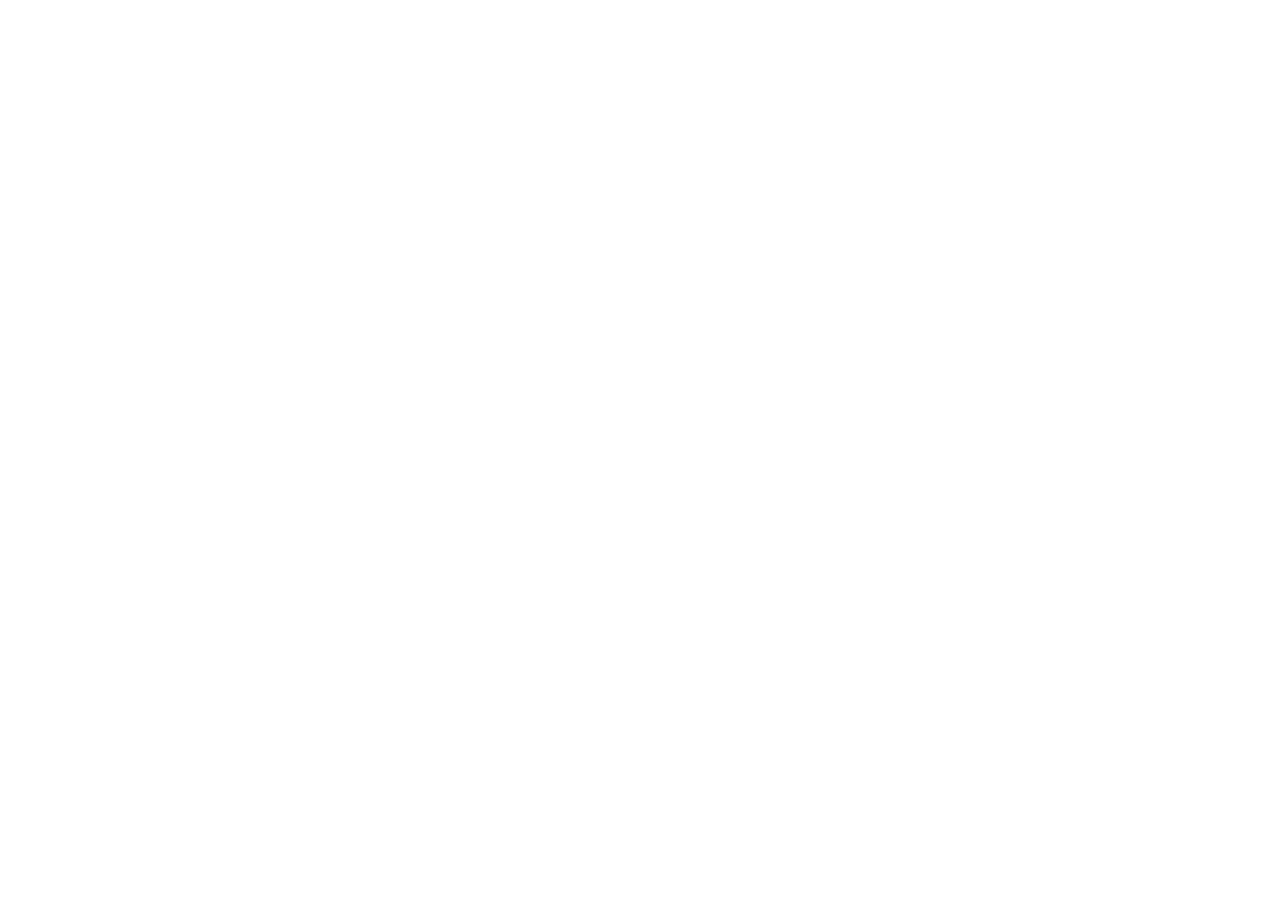
==== index.html @ af8f72b9 "Add files via upload" ====
<!doctype html>
<html lang="en">
  <head>
    <meta charset="UTF-8" />
    <link rel="icon" type="image/svg+xml" href="/vite.svg" />
    <meta name="viewport" content="width=device-width, initial-scale=1.0" />
    <title>MTA SA Server Website</title>
    <meta property="og:image" content="https://bolt.new/static/og_default.png" />
    <meta name="twitter:card" content="summary_large_image" />
    <meta name="twitter:image" content="https://bolt.new/static/og_default.png" />
  </head>
  <body>
    <div id="root"></div>
    <script type="module" src="/src/main.tsx"></script>
  </body>
</html>
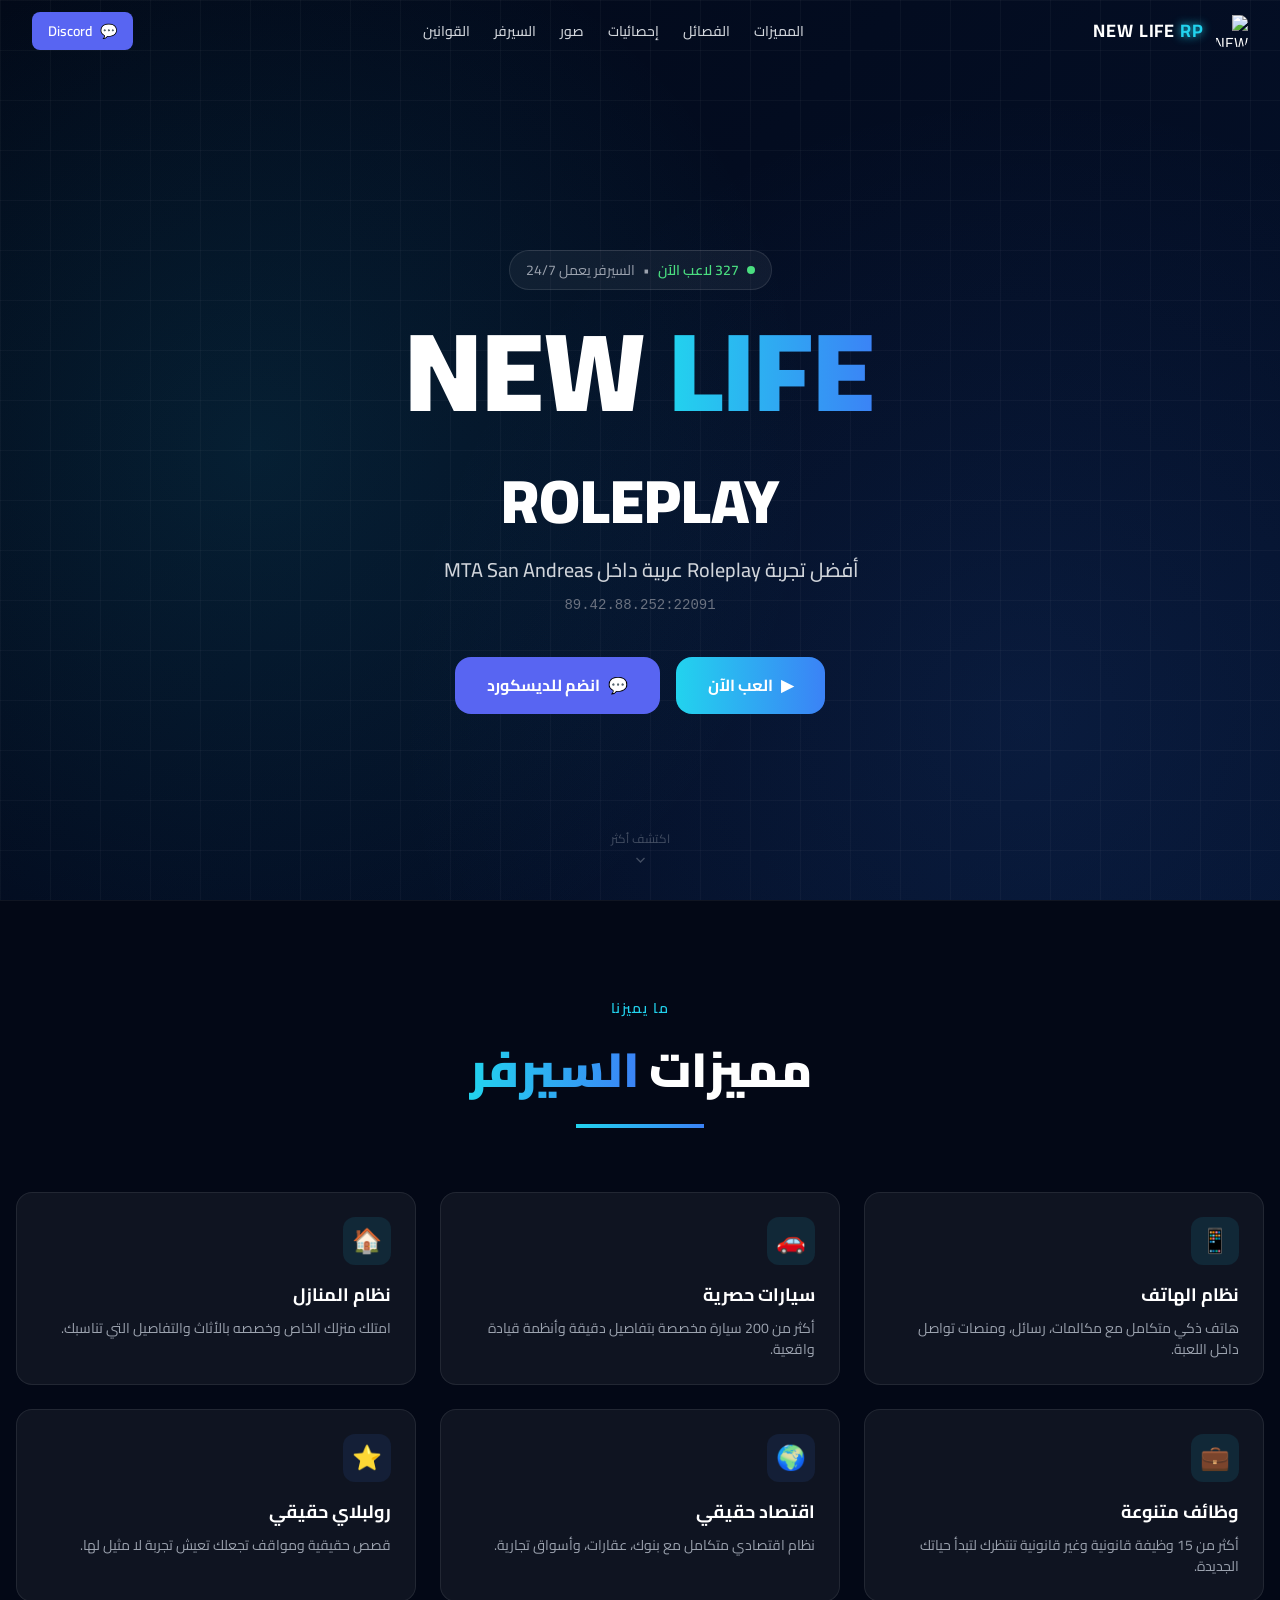
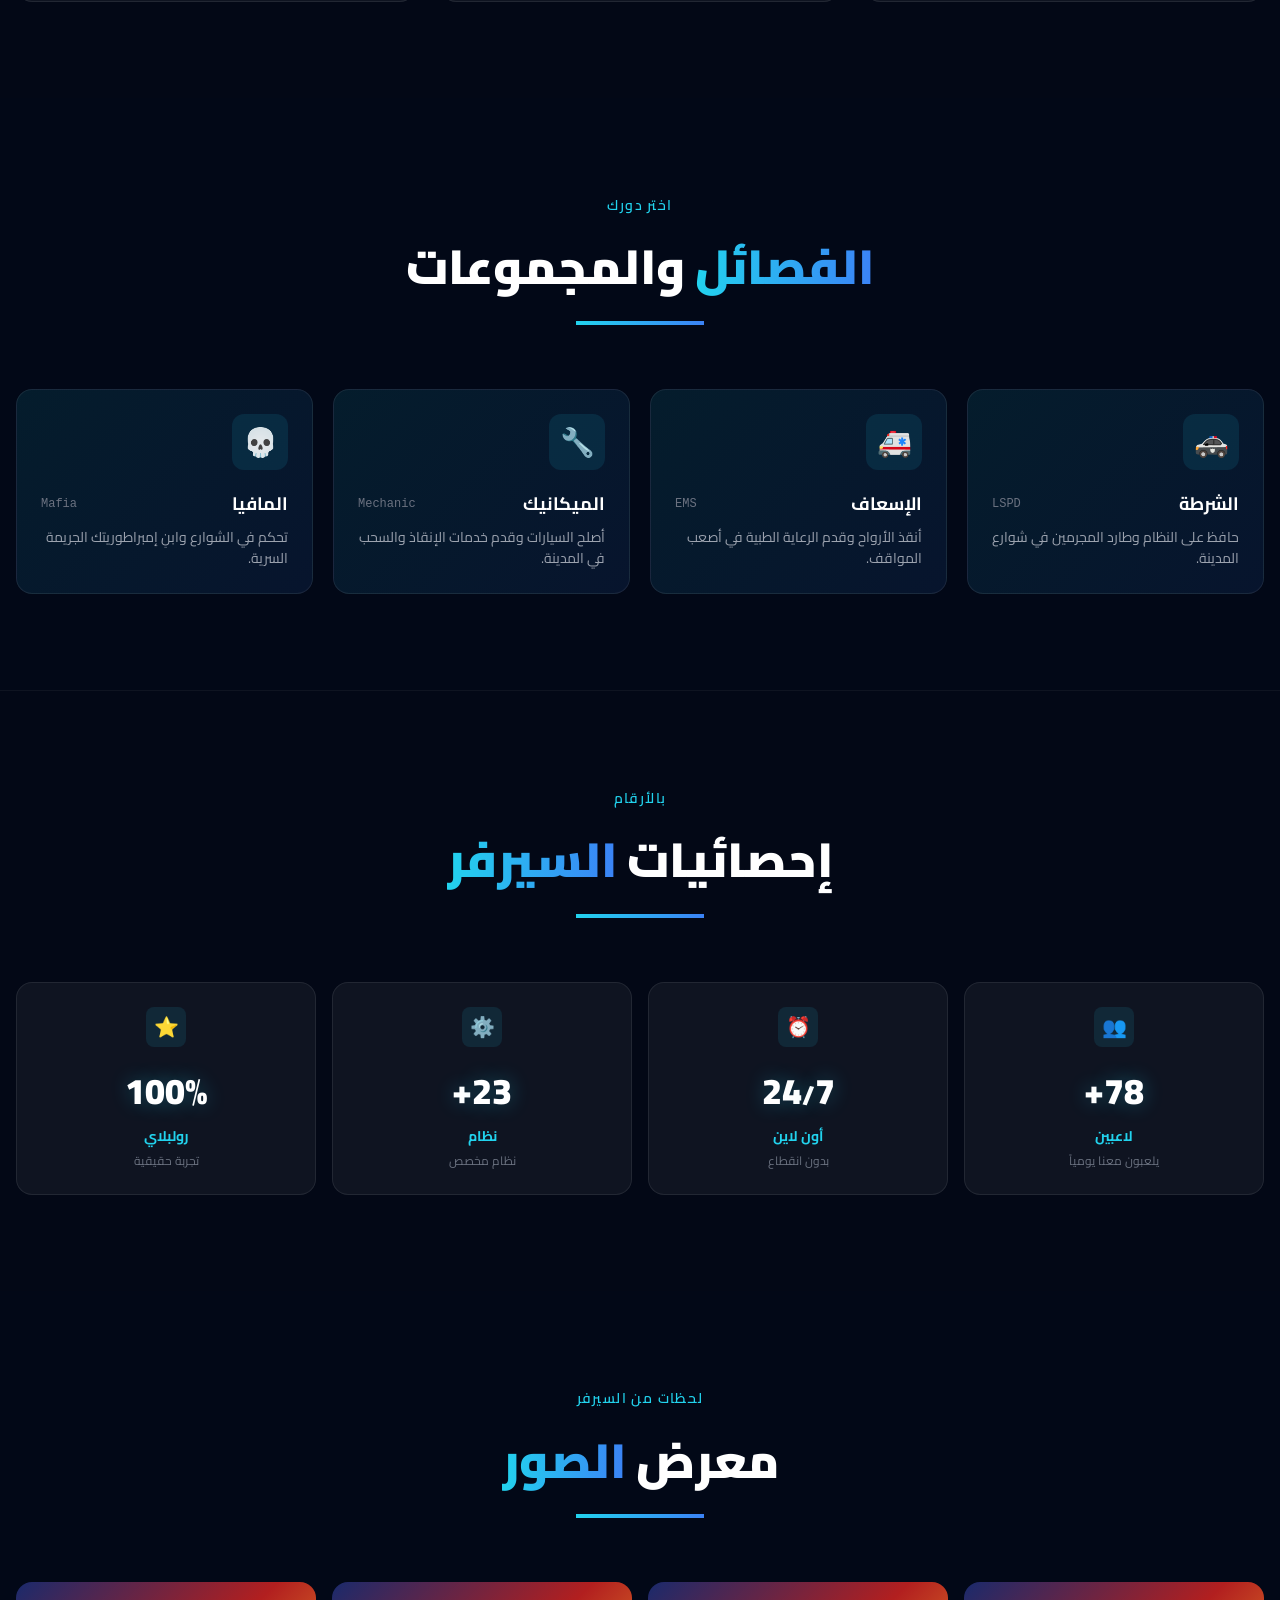
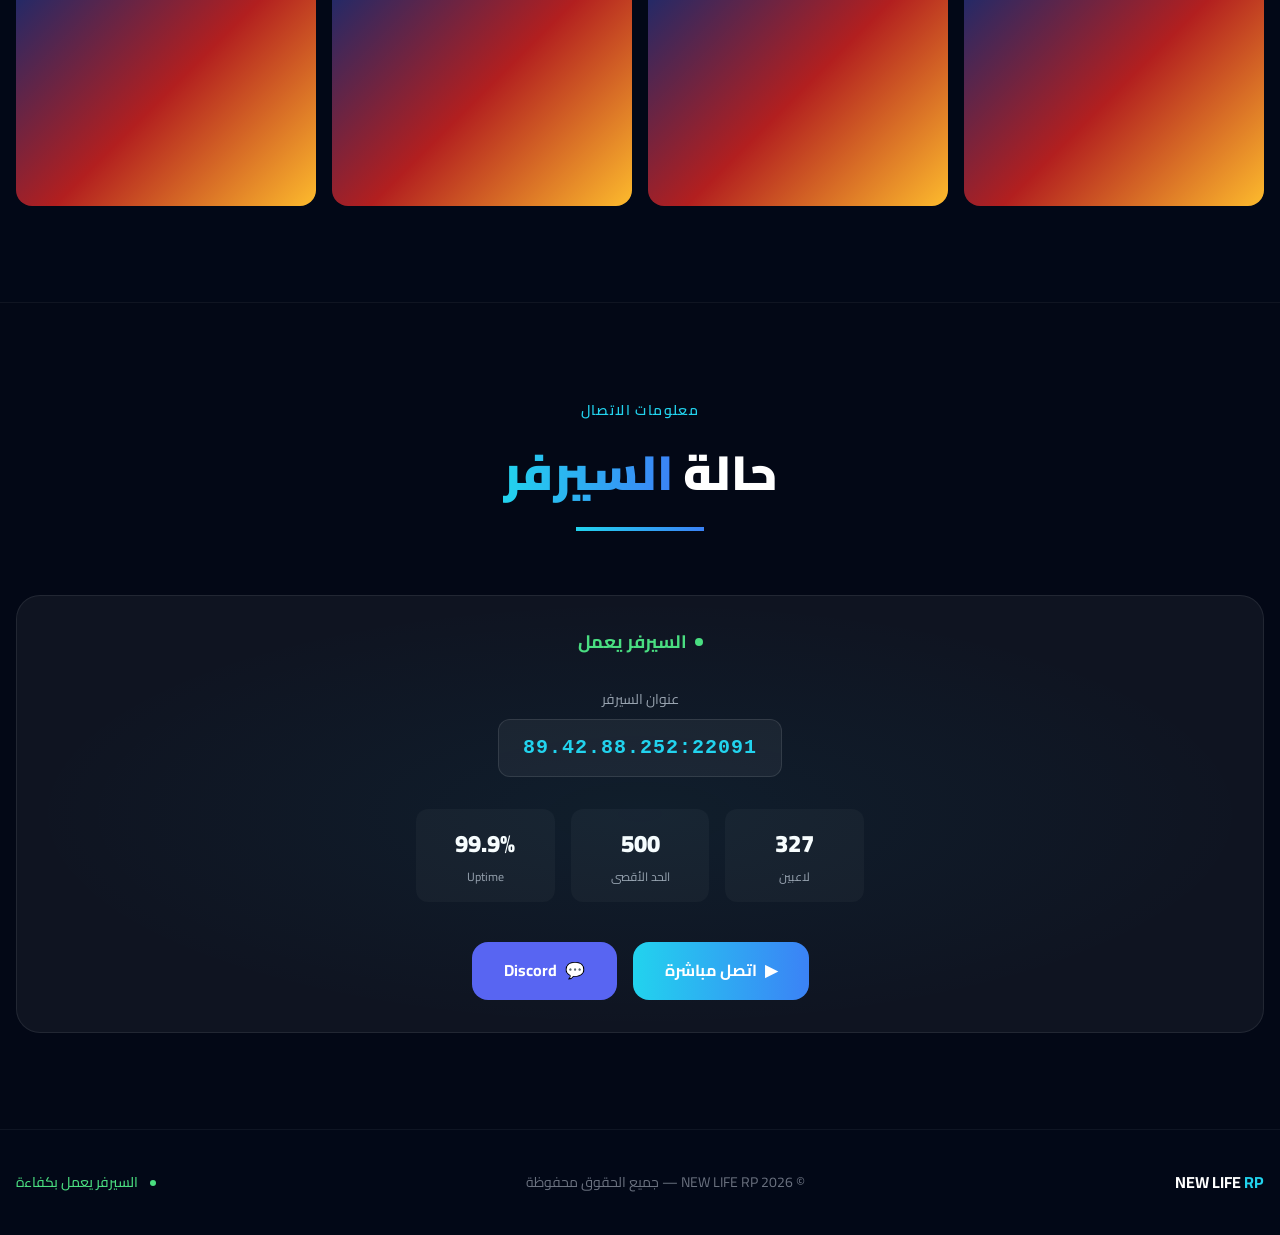
==== commit 6cb88904: "Convert entire project to single static index.html with vanilla HTML/CSS/JS - Remove all frameworks" ====
--- a/index.html
+++ b/index.html
@@ -1,16 +1,1710 @@
-<!doctype html>
-<html lang="en">
-  <head>
-    <meta charset="UTF-8" />
-    <link rel="icon" type="image/svg+xml" href="/vite.svg" />
-    <meta name="viewport" content="width=device-width, initial-scale=1.0" />
-    <title>MTA SA Server Website</title>
-    <meta property="og:image" content="https://bolt.new/static/og_default.png" />
-    <meta name="twitter:card" content="summary_large_image" />
-    <meta name="twitter:image" content="https://bolt.new/static/og_default.png" />
-  </head>
-  <body>
-    <div id="root"></div>
-    <script type="module" src="/src/main.tsx"></script>
-  </body>
-</html>
+<!DOCTYPE html>
+<html lang="ar" dir="rtl">
+<head>
+  <meta charset="UTF-8">
+  <meta name="viewport" content="width=device-width, initial-scale=1.0">
+  <title>NEW LIFE RP - أفضل سيرفر رولبلاي عربي</title>
+  <meta property="og:image" content="https://bolt.new/static/og_default.png">
+  <meta name="twitter:card" content="summary_large_image">
+  <meta name="twitter:image" content="https://bolt.new/static/og_default.png">
+  <link href="https://fonts.googleapis.com/css2?family=Cairo:wght@400;600;700;800&display=swap" rel="stylesheet">
+  
+  <style>
+    /* ─────────────────────────────────────────────────────────────────────────
+       ROOT & RESET
+    ───────────────────────────────────────────────────────────────────────── */
+    :root {
+      --bg: #020817;
+      --bg-light: #050816;
+      --primary: #76e4ff;
+      --primary-dark: #5b8cff;
+      --card: rgba(255, 255, 255, 0.05);
+      --border: rgba(255, 255, 255, 0.08);
+      --text2: #aeb7d0;
+      --cyan: #22d3ee;
+      --blue: #3b82f6;
+      --discord: #5865F2;
+    }
+
+    * {
+      margin: 0;
+      padding: 0;
+      box-sizing: border-box;
+    }
+
+    html {
+      scroll-behavior: smooth;
+    }
+
+    body {
+      font-family: 'Cairo', sans-serif;
+      background: var(--bg);
+      color: #fff;
+      line-height: 1.6;
+      overflow-x: hidden;
+    }
+
+    /* ─────────────────────────────────────────────────────────────────────────
+       ANIMATIONS
+    ───────────────────────────────────────────────────────────────────────── */
+    @keyframes countUp {
+      from {
+        opacity: 0;
+        transform: translateY(30px);
+      }
+      to {
+        opacity: 1;
+        transform: translateY(0);
+      }
+    }
+
+    @keyframes glow {
+      0%, 100% {
+        opacity: 0.5;
+        filter: brightness(1);
+      }
+      50% {
+        opacity: 1;
+        filter: brightness(1.3);
+      }
+    }
+
+    @keyframes bounce {
+      0%, 100% {
+        transform: translateY(0);
+      }
+      50% {
+        transform: translateY(-10px);
+      }
+    }
+
+    @keyframes fade-in-up {
+      from {
+        opacity: 0;
+        transform: translateY(30px);
+      }
+      to {
+        opacity: 1;
+        transform: translateY(0);
+      }
+    }
+
+    .animate-reveal {
+      animation: fade-in-up 0.7s ease-out forwards;
+    }
+
+    .animate-bounce {
+      animation: bounce 2s infinite;
+    }
+
+    /* ─────────────────────────────────────────────────────────────────────────
+       NAVBAR
+    ───────────────────────────────────────────────────────────────────────── */
+    nav {
+      position: fixed;
+      top: 0;
+      width: 100%;
+      z-index: 50;
+      display: flex;
+      justify-content: space-between;
+      align-items: center;
+      padding: 0.75rem 2rem;
+      background: transparent;
+      transition: all 0.3s ease;
+      backdrop-filter: none;
+    }
+
+    nav.scrolled {
+      background: rgba(2, 8, 23, 0.9);
+      border-bottom: 1px solid rgba(255, 255, 255, 0.05);
+      box-shadow: 0 10px 30px rgba(0, 0, 0, 0.2);
+      backdrop-filter: blur(10px);
+    }
+
+    .navbar-brand {
+      display: flex;
+      align-items: center;
+      gap: 0.75rem;
+      cursor: pointer;
+      transition: opacity 0.3s;
+      text-decoration: none;
+      color: #fff;
+    }
+
+    .navbar-brand:hover {
+      opacity: 0.8;
+    }
+
+    .navbar-brand img {
+      width: 2rem;
+      height: 2rem;
+      border-radius: 0.5rem;
+    }
+
+    .navbar-brand span {
+      font-weight: 700;
+      font-size: 1.125rem;
+      letter-spacing: 0.05em;
+    }
+
+    .navbar-brand .rp {
+      color: var(--cyan);
+      text-shadow: 0 0 10px var(--cyan);
+    }
+
+    .nav-links {
+      display: none;
+      gap: 1.5rem;
+      align-items: center;
+    }
+
+    .nav-links.active {
+      display: flex;
+      position: absolute;
+      top: 4rem;
+      left: 0;
+      right: 0;
+      flex-direction: column;
+      background: rgba(2, 8, 23, 0.95);
+      border-top: 1px solid rgba(255, 255, 255, 0.05);
+      padding: 1rem;
+      gap: 0.75rem;
+    }
+
+    @media (min-width: 768px) {
+      .nav-links {
+        display: flex;
+        position: static;
+        flex-direction: row;
+      }
+
+      .nav-links.active {
+        display: flex;
+      }
+    }
+
+    .nav-links a {
+      font-size: 0.875rem;
+      color: #d1d5db;
+      text-decoration: none;
+      transition: color 0.2s;
+      font-weight: 500;
+      cursor: pointer;
+    }
+
+    .nav-links a:hover {
+      color: var(--cyan);
+    }
+
+    .nav-btn-group {
+      display: flex;
+      gap: 1rem;
+      align-items: center;
+    }
+
+    .nav-discord {
+      display: none;
+      gap: 0.5rem;
+      align-items: center;
+      background: var(--discord);
+      color: #fff;
+      padding: 0.5rem 1rem;
+      border-radius: 0.5rem;
+      text-decoration: none;
+      font-size: 0.875rem;
+      font-weight: 600;
+      transition: background 0.2s;
+    }
+
+    .nav-discord:hover {
+      background: #4752c4;
+    }
+
+    @media (min-width: 768px) {
+      .nav-discord {
+        display: flex;
+      }
+    }
+
+    .menu-toggle {
+      display: block;
+      background: none;
+      border: none;
+      color: #fff;
+      font-size: 1.375rem;
+      cursor: pointer;
+      padding: 0.25rem;
+    }
+
+    @media (min-width: 768px) {
+      .menu-toggle {
+        display: none;
+      }
+    }
+
+    /* ─────────────────────────────────────────────────────────────────────────
+       HERO SECTION
+    ───────────────────────────────────────────────────────────────────────── */
+    .hero {
+      position: relative;
+      min-height: 100vh;
+      display: flex;
+      flex-direction: column;
+      justify-content: center;
+      align-items: center;
+      text-align: center;
+      padding: 6rem 1rem 2rem;
+      background: linear-gradient(135deg, rgba(2, 8, 23, 1) 0%, rgba(5, 20, 50, 0.8) 100%);
+      overflow: hidden;
+    }
+
+    .hero::before {
+      content: '';
+      position: absolute;
+      inset: 0;
+      background-image: 
+        radial-gradient(circle at 20% 50%, rgba(34, 211, 238, 0.1) 0%, transparent 50%),
+        radial-gradient(circle at 80% 80%, rgba(59, 130, 246, 0.1) 0%, transparent 50%);
+      pointer-events: none;
+    }
+
+    .hero-grid {
+      position: absolute;
+      inset: 0;
+      background-image: 
+        linear-gradient(rgba(255, 255, 255, 0.03) 1px, transparent 1px),
+        linear-gradient(90deg, rgba(255, 255, 255, 0.03) 1px, transparent 1px);
+      background-size: 50px 50px;
+      pointer-events: none;
+    }
+
+    .hero-content {
+      position: relative;
+      z-index: 10;
+      animation: countUp 1s ease-out forwards;
+    }
+
+    .hero-badge {
+      display: inline-flex;
+      align-items: center;
+      gap: 0.5rem;
+      background: rgba(255, 255, 255, 0.05);
+      border: 1px solid rgba(255, 255, 255, 0.1);
+      border-radius: 9999px;
+      padding: 0.5rem 1rem;
+      margin-bottom: 1.5rem;
+      font-size: 0.875rem;
+      animation: countUp 0.8s ease-out forwards;
+    }
+
+    .status-dot {
+      display: inline-block;
+      width: 0.5rem;
+      height: 0.5rem;
+      border-radius: 50%;
+      background: #4ade80;
+      animation: glow 2s infinite;
+    }
+
+    .hero-badge .online-text {
+      color: #4ade80;
+      font-weight: 600;
+    }
+
+    .hero-badge .status-text {
+      color: #9ca3af;
+    }
+
+    .hero h1 {
+      font-size: clamp(3rem, 10vw, 7rem);
+      font-weight: 900;
+      line-height: 1;
+      margin-bottom: 1rem;
+      animation: countUp 1s ease-out 0.2s both;
+    }
+
+    .hero h1 .gradient {
+      background: linear-gradient(to right, var(--cyan), var(--blue));
+      -webkit-background-clip: text;
+      -webkit-text-fill-color: transparent;
+      background-clip: text;
+    }
+
+    .hero h1 .small {
+      font-size: 0.55em;
+      color: #fff;
+    }
+
+    .hero-subtitle {
+      color: #d1d5db;
+      font-size: clamp(1rem, 2vw, 1.25rem);
+      max-width: 28rem;
+      margin-bottom: 0.5rem;
+      font-weight: 500;
+      animation: countUp 1s ease-out 0.4s both;
+    }
+
+    .hero-server {
+      color: #6b7280;
+      font-size: 0.875rem;
+      margin-bottom: 2.5rem;
+      font-family: 'Courier New', monospace;
+      animation: countUp 1s ease-out 0.5s both;
+    }
+
+    .hero-buttons {
+      display: flex;
+      flex-wrap: wrap;
+      gap: 1rem;
+      justify-content: center;
+      animation: countUp 1s ease-out 0.6s both;
+    }
+
+    .btn {
+      display: inline-flex;
+      align-items: center;
+      gap: 0.5rem;
+      padding: 1rem 2rem;
+      border-radius: 1rem;
+      border: none;
+      font-weight: 700;
+      text-decoration: none;
+      cursor: pointer;
+      transition: all 0.2s;
+      font-size: 1rem;
+      font-family: 'Cairo', sans-serif;
+    }
+
+    .btn-primary {
+      background: linear-gradient(to right, var(--cyan), var(--blue));
+      color: #fff;
+    }
+
+    .btn-primary:hover {
+      transform: scale(1.05);
+      box-shadow: 0 20px 40px rgba(34, 211, 238, 0.3);
+    }
+
+    .btn-discord {
+      background: var(--discord);
+      color: #fff;
+    }
+
+    .btn-discord:hover {
+      background: #4752c4;
+      transform: scale(1.05);
+      box-shadow: 0 20px 40px rgba(88, 101, 242, 0.3);
+    }
+
+    .hero-scroll {
+      position: absolute;
+      bottom: 2rem;
+      left: 50%;
+      transform: translateX(-50%);
+      display: flex;
+      flex-direction: column;
+      align-items: center;
+      gap: 0.25rem;
+      opacity: 0.4;
+    }
+
+    .hero-scroll span {
+      font-size: 0.75rem;
+      color: #9ca3af;
+    }
+
+    .hero-scroll svg {
+      width: 1rem;
+      height: 1rem;
+      color: #9ca3af;
+      animation: bounce 2s infinite;
+    }
+
+    /* ─────────────────────────────────────────────────────────────────────────
+       SECTION STYLES
+    ───────────────────────────────────────────────────────────────────────── */
+    section {
+      padding: 6rem 1rem;
+    }
+
+    .section-bg {
+      background: rgba(5, 8, 22, 0.5);
+      border-top: 1px solid rgba(255, 255, 255, 0.05);
+    }
+
+    .section-container {
+      max-width: 80rem;
+      margin: 0 auto;
+    }
+
+    .section-header {
+      text-align: center;
+      margin-bottom: 4rem;
+    }
+
+    .section-label {
+      color: var(--cyan);
+      font-size: 0.875rem;
+      font-weight: 600;
+      letter-spacing: 0.1em;
+      text-transform: uppercase;
+      margin-bottom: 0.75rem;
+      display: block;
+    }
+
+    .section-title {
+      font-size: clamp(2rem, 5vw, 3rem);
+      font-weight: 900;
+      margin-bottom: 1rem;
+    }
+
+    .section-title .gradient {
+      background: linear-gradient(to right, var(--cyan), var(--blue));
+      -webkit-background-clip: text;
+      -webkit-text-fill-color: transparent;
+      background-clip: text;
+    }
+
+    .gradient-line {
+      width: 8rem;
+      height: 0.25rem;
+      background: linear-gradient(to right, var(--cyan), var(--blue));
+      margin: 1rem auto;
+    }
+
+    /* ─────────────────────────────────────────────────────────────────────────
+       FEATURES SECTION
+    ───────────────────────────────────────────────────────────────────────── */
+    #features {
+      position: relative;
+    }
+
+    .features-grid {
+      display: grid;
+      grid-template-columns: repeat(auto-fit, minmax(20rem, 1fr));
+      gap: 1.5rem;
+    }
+
+    .feature-card {
+      background: rgba(255, 255, 255, 0.05);
+      border: 1px solid rgba(255, 255, 255, 0.08);
+      border-radius: 1rem;
+      padding: 1.5rem;
+      transition: all 0.3s;
+      cursor: pointer;
+      height: 100%;
+      position: relative;
+      overflow: hidden;
+    }
+
+    .feature-card::before {
+      content: '';
+      position: absolute;
+      inset: 0;
+      background: radial-gradient(circle at top right, rgba(34, 211, 238, 0.1), transparent);
+      opacity: 0;
+      transition: opacity 0.3s;
+    }
+
+    .feature-card:hover {
+      background: rgba(255, 255, 255, 0.08);
+      border-color: rgba(34, 211, 238, 0.3);
+      transform: translateY(-8px);
+      box-shadow: 0 20px 40px rgba(34, 211, 238, 0.1);
+    }
+
+    .feature-card:hover::before {
+      opacity: 1;
+    }
+
+    .feature-icon {
+      width: 3rem;
+      height: 3rem;
+      border-radius: 0.75rem;
+      display: flex;
+      align-items: center;
+      justify-content: center;
+      margin-bottom: 1rem;
+      font-size: 1.5rem;
+      background: rgba(34, 211, 238, 0.1);
+    }
+
+    .feature-icon.blue {
+      background: rgba(59, 130, 246, 0.1);
+    }
+
+    .feature-card:hover .feature-icon {
+      background: rgba(34, 211, 238, 0.2);
+    }
+
+    .feature-card h3 {
+      font-size: 1.125rem;
+      font-weight: 700;
+      margin-bottom: 0.5rem;
+    }
+
+    .feature-card p {
+      color: #9ca3af;
+      font-size: 0.875rem;
+      line-height: 1.5;
+    }
+
+    /* ─────────────────────────────────────────────────────────────────────────
+       FACTIONS SECTION
+    ───────────────────────────────────────────────────────────────────────── */
+    .factions-grid {
+      display: grid;
+      grid-template-columns: repeat(auto-fit, minmax(15rem, 1fr));
+      gap: 1.25rem;
+    }
+
+    .faction-card {
+      background: linear-gradient(135deg, rgba(34, 211, 238, 0.1), rgba(59, 130, 246, 0.1));
+      border: 1px solid rgba(255, 255, 255, 0.08);
+      border-radius: 1rem;
+      padding: 1.5rem;
+      cursor: pointer;
+      transition: all 0.3s;
+      position: relative;
+      overflow: hidden;
+    }
+
+    .faction-card::before {
+      content: '';
+      position: absolute;
+      inset: 0;
+      background: radial-gradient(circle at center, rgba(34, 211, 238, 0.2), transparent);
+      opacity: 0;
+      transition: opacity 0.3s;
+    }
+
+    .faction-card:hover {
+      transform: translateY(-8px);
+      box-shadow: 0 20px 40px rgba(34, 211, 238, 0.15);
+    }
+
+    .faction-card:hover::before {
+      opacity: 1;
+    }
+
+    .faction-icon {
+      width: 3.5rem;
+      height: 3.5rem;
+      border-radius: 0.75rem;
+      display: flex;
+      align-items: center;
+      justify-content: center;
+      margin-bottom: 1.25rem;
+      font-size: 1.75rem;
+      background: rgba(34, 211, 238, 0.1);
+      transition: transform 0.3s;
+    }
+
+    .faction-card:hover .faction-icon {
+      transform: scale(1.1);
+    }
+
+    .faction-header {
+      display: flex;
+      align-items: center;
+      justify-content: space-between;
+      margin-bottom: 0.5rem;
+    }
+
+    .faction-header h3 {
+      font-size: 1.125rem;
+      font-weight: 700;
+    }
+
+    .faction-header .eng {
+      font-size: 0.75rem;
+      color: #6b7280;
+      font-family: monospace;
+    }
+
+    .faction-card p {
+      color: #9ca3af;
+      font-size: 0.875rem;
+      line-height: 1.5;
+    }
+
+    /* ─────────────────────────────────────────────────────────────────────────
+       STATS SECTION
+    ───────────────────────────────────────────────────────────────────────── */
+    #stats {
+      position: relative;
+    }
+
+    .stats-grid {
+      display: grid;
+      grid-template-columns: repeat(auto-fit, minmax(12rem, 1fr));
+      gap: 1rem;
+    }
+
+    .stat-card {
+      background: rgba(255, 255, 255, 0.05);
+      border: 1px solid rgba(255, 255, 255, 0.08);
+      border-radius: 1rem;
+      padding: 1.5rem;
+      text-align: center;
+      transition: all 0.3s;
+    }
+
+    .stat-card:hover {
+      background: rgba(255, 255, 255, 0.08);
+      transform: translateY(-8px);
+    }
+
+    .stat-icon {
+      width: 2.5rem;
+      height: 2.5rem;
+      border-radius: 0.5rem;
+      background: rgba(34, 211, 238, 0.1);
+      display: flex;
+      align-items: center;
+      justify-content: center;
+      margin: 0 auto 1rem;
+      font-size: 1.25rem;
+    }
+
+    .stat-value {
+      font-size: clamp(1.75rem, 4vw, 2.25rem);
+      font-weight: 900;
+      color: #fff;
+      text-shadow: 0 0 20px rgba(34, 211, 238, 0.3);
+      margin-bottom: 0.25rem;
+    }
+
+    .stat-label {
+      color: var(--cyan);
+      font-weight: 700;
+      font-size: 0.875rem;
+      margin-bottom: 0.25rem;
+    }
+
+    .stat-sub {
+      color: #6b7280;
+      font-size: 0.75rem;
+    }
+
+    /* ─────────────────────────────────────────────────────────────────────────
+       GALLERY SECTION
+    ───────────────────────────────────────────────────────────────────────── */
+    .gallery-grid {
+      display: grid;
+      grid-template-columns: repeat(auto-fit, minmax(16rem, 1fr));
+      gap: 1rem;
+    }
+
+    .gallery-item {
+      position: relative;
+      overflow: hidden;
+      border-radius: 1rem;
+      height: 14rem;
+      cursor: pointer;
+    }
+
+    .gallery-item-bg {
+      width: 100%;
+      height: 100%;
+      transition: transform 0.5s;
+    }
+
+    .gallery-item:hover .gallery-item-bg {
+      transform: scale(1.1);
+    }
+
+    .gallery-overlay {
+      position: absolute;
+      inset: 0;
+      background: linear-gradient(to top, rgba(0, 0, 0, 0.7), rgba(0, 0, 0, 0.1), transparent);
+      display: flex;
+      align-items: flex-end;
+      padding: 1rem;
+      opacity: 0;
+      transition: opacity 0.3s;
+    }
+
+    .gallery-item:hover .gallery-overlay {
+      opacity: 1;
+    }
+
+    .gallery-label {
+      color: #fff;
+      font-weight: 600;
+      font-size: 0.875rem;
+    }
+
+    .gallery-border {
+      position: absolute;
+      inset: 0;
+      border: 1px solid rgba(255, 255, 255, 0);
+      border-radius: 1rem;
+      transition: border-color 0.3s;
+    }
+
+    .gallery-item:hover .gallery-border {
+      border-color: rgba(34, 211, 238, 0.3);
+    }
+
+    /* ─────────────────────────────────────────────────────────────────────────
+       SERVER STATUS SECTION
+    ───────────────────────────────────────────────────────────────────────── */
+    .server-card {
+      background: rgba(255, 255, 255, 0.05);
+      border: 1px solid rgba(255, 255, 255, 0.08);
+      border-radius: 1.5rem;
+      padding: 2rem;
+      text-align: center;
+      position: relative;
+      overflow: hidden;
+    }
+
+    .server-card::before {
+      content: '';
+      position: absolute;
+      inset: 0;
+      background: radial-gradient(ellipse at center, rgba(34, 211, 238, 0.05) 0%, transparent 70%);
+      pointer-events: none;
+    }
+
+    .server-status-badge {
+      display: flex;
+      align-items: center;
+      justify-content: center;
+      gap: 0.5rem;
+      margin-bottom: 2rem;
+    }
+
+    .server-label {
+      color: #4ade80;
+      font-weight: 700;
+      font-size: 1.125rem;
+    }
+
+    .server-ip-label {
+      color: #9ca3af;
+      font-size: 0.875rem;
+      margin-bottom: 0.5rem;
+    }
+
+    .server-ip {
+      display: inline-flex;
+      align-items: center;
+      gap: 0.75rem;
+      background: rgba(255, 255, 255, 0.05);
+      border: 1px solid rgba(255, 255, 255, 0.1);
+      border-radius: 0.75rem;
+      padding: 0.75rem 1.5rem;
+      margin-bottom: 2rem;
+    }
+
+    .server-ip span {
+      font-family: monospace;
+      font-size: 1.25rem;
+      font-weight: 700;
+      color: var(--cyan);
+      letter-spacing: 0.05em;
+    }
+
+    .server-stats {
+      display: grid;
+      grid-template-columns: repeat(3, 1fr);
+      gap: 1rem;
+      max-width: 28rem;
+      margin: 0 auto 2.5rem;
+    }
+
+    .server-stat {
+      background: rgba(255, 255, 255, 0.03);
+      border-radius: 0.75rem;
+      padding: 1rem;
+    }
+
+    .server-stat-value {
+      font-size: 1.5rem;
+      font-weight: 900;
+      color: #fff;
+    }
+
+    .server-stat-label {
+      color: #9ca3af;
+      font-size: 0.75rem;
+      margin-top: 0.25rem;
+    }
+
+    /* ─────────────────────────────────────────────────────────────────────────
+       RULES PAGE
+    ────────────────────────────────────────────��───────────────────────────── */
+    #rules-page {
+      padding-top: 6rem;
+      min-height: 100vh;
+      background: var(--bg);
+    }
+
+    .rules-content {
+      max-width: 56rem;
+      margin: 0 auto;
+      padding: 0 1rem;
+    }
+
+    .rules-header {
+      text-align: center;
+      margin-bottom: 4rem;
+    }
+
+    .rules-header-icon-title {
+      display: flex;
+      align-items: center;
+      justify-content: center;
+      gap: 0.75rem;
+      margin-bottom: 1rem;
+      flex-wrap: wrap;
+    }
+
+    .rules-header-icon-title svg {
+      width: 2.25rem;
+      height: 2.25rem;
+      color: var(--cyan);
+    }
+
+    .rules-header h1 {
+      font-size: clamp(2rem, 5vw, 3.5rem);
+      font-weight: 900;
+    }
+
+    .rules-header p {
+      color: #9ca3af;
+      font-size: 1.125rem;
+      margin-top: 1rem;
+    }
+
+    .rules-list {
+      display: flex;
+      flex-direction: column;
+      gap: 1.5rem;
+      margin-bottom: 3rem;
+    }
+
+    .rule-section {
+      background: rgba(255, 255, 255, 0.05);
+      border: 1px solid rgba(255, 255, 255, 0.08);
+      border-radius: 1rem;
+      padding: 1.5rem 2rem;
+    }
+
+    .rule-section h2 {
+      font-size: 1.25rem;
+      font-weight: 700;
+      margin-bottom: 1rem;
+      display: flex;
+      align-items: center;
+      gap: 0.5rem;
+    }
+
+    .rule-bar {
+      width: 0.25rem;
+      height: 1.5rem;
+      background: linear-gradient(to bottom, var(--cyan), var(--blue));
+      border-radius: 0.125rem;
+      flex-shrink: 0;
+    }
+
+    .rule-section ul {
+      list-style: none;
+      display: flex;
+      flex-direction: column;
+      gap: 0.75rem;
+    }
+
+    .rule-section li {
+      display: flex;
+      gap: 0.75rem;
+      color: #d1d5db;
+      font-size: 0.875rem;
+      line-height: 1.5;
+    }
+
+    .rule-bullet {
+      color: var(--cyan);
+      font-weight: 700;
+      flex-shrink: 0;
+      margin-top: 0.25rem;
+    }
+
+    .rules-warning {
+      background: linear-gradient(135deg, rgba(245, 158, 11, 0.1), rgba(239, 68, 68, 0.1));
+      border: 1px solid rgba(245, 158, 11, 0.3);
+      border-radius: 1rem;
+      padding: 2rem;
+      text-align: center;
+      margin: 3rem 0;
+    }
+
+    .rules-warning p {
+      color: #fbbf24;
+      font-weight: 600;
+      font-size: 1.125rem;
+      margin-bottom: 0.5rem;
+    }
+
+    .rules-warning-text {
+      color: #d1d5db;
+      font-size: 0.875rem;
+    }
+
+    .rules-actions {
+      display: flex;
+      flex-direction: column;
+      gap: 1rem;
+      justify-content: center;
+    }
+
+    @media (min-width: 640px) {
+      .rules-actions {
+        flex-direction: row;
+      }
+    }
+
+    .btn-back {
+      background: #4b5563;
+      color: #fff;
+      padding: 1rem 2rem;
+      text-decoration: none;
+      border-radius: 1rem;
+      font-weight: 700;
+      transition: all 0.2s;
+      border: none;
+      cursor: pointer;
+      display: flex;
+      align-items: center;
+      justify-content: center;
+      gap: 0.5rem;
+      font-family: 'Cairo', sans-serif;
+      font-size: 1rem;
+    }
+
+    .btn-back:hover {
+      background: #3f4652;
+      transform: scale(1.05);
+    }
+
+    /* ─────────────────────────────────────────────────────────────────────────
+       FOOTER
+    ───────────────────────────────────────────────────────────────────────── */
+    footer {
+      border-top: 1px solid rgba(255, 255, 255, 0.05);
+      padding: 2.5rem 1rem;
+    }
+
+    .footer-content {
+      max-width: 80rem;
+      margin: 0 auto;
+      display: flex;
+      flex-direction: column;
+      gap: 1rem;
+      justify-content: space-between;
+      align-items: center;
+      text-align: center;
+    }
+
+    @media (min-width: 640px) {
+      .footer-content {
+        flex-direction: row;
+      }
+    }
+
+    .footer-brand {
+      display: flex;
+      align-items: center;
+      gap: 0.5rem;
+      font-weight: 700;
+      color: #fff;
+    }
+
+    .footer-brand .rp {
+      color: var(--cyan);
+    }
+
+    .footer-text {
+      color: #6b7280;
+      font-size: 0.875rem;
+    }
+
+    .footer-status {
+      display: flex;
+      align-items: center;
+      gap: 0.75rem;
+      color: #4ade80;
+      font-size: 0.875rem;
+      font-weight: 500;
+    }
+
+    .footer-status-dot {
+      display: inline-block;
+      width: 0.375rem;
+      height: 0.375rem;
+      border-radius: 50%;
+      background: #4ade80;
+    }
+
+    /* ─────────────────────────────────────────────────────────────────────────
+       UTILITY & RESPONSIVE
+    ──────────────────────────────────────────────────��────────────────────── */
+    @media (max-width: 640px) {
+      .hero h1 {
+        line-height: 1.2;
+      }
+
+      .features-grid,
+      .factions-grid {
+        grid-template-columns: 1fr;
+      }
+
+      .stats-grid {
+        grid-template-columns: repeat(2, 1fr);
+      }
+
+      .gallery-grid {
+        grid-template-columns: 1fr;
+      }
+
+      .rules-actions {
+        flex-direction: column;
+      }
+
+      section {
+        padding: 4rem 1rem;
+      }
+    }
+
+    .hidden {
+      display: none !important;
+    }
+
+    .show {
+      display: block !important;
+    }
+  </style>
+</head>
+<body>
+  <!-- NAVBAR -->
+  <nav id="navbar">
+    <a href="#" onclick="showHomePage(); return false;" class="navbar-brand">
+      <img src="/Screenshot_2026-06-02_111830.png" alt="NEW LIFE RP" onerror="this.style.background='linear-gradient(135deg, #22d3ee, #3b82f6); width: 2rem; height: 2rem;'">
+      <span>NEW LIFE <span class="rp">RP</span></span>
+    </a>
+    
+    <div class="nav-links" id="navLinks">
+      <a href="#features" onclick="closeMenu()">المميزات</a>
+      <a href="#factions" onclick="closeMenu()">الفصائل</a>
+      <a href="#stats" onclick="closeMenu()">إحصائيات</a>
+      <a href="#gallery" onclick="closeMenu()">صور</a>
+      <a href="#server" onclick="closeMenu()">السيرفر</a>
+      <a href="#" onclick="showRulesPage(); return false;">القوانين</a>
+    </div>
+
+    <div class="nav-btn-group">
+      <a href="https://discord.gg/GPzfa4q22" target="_blank" rel="noopener noreferrer" class="nav-discord">
+        <span>💬</span> Discord
+      </a>
+      <button class="menu-toggle" id="menuToggle" aria-label="Toggle menu">☰</button>
+    </div>
+  </nav>
+
+  <!-- HOME PAGE CONTENT -->
+  <div id="homePage">
+    <!-- HERO SECTION -->
+    <section class="hero" id="hero">
+      <div class="hero-grid"></div>
+      <div class="hero-content">
+        <div class="hero-badge">
+          <span class="status-dot"></span>
+          <span class="online-text" id="playerCount">327 لاعب الآن</span>
+          <span class="status-text">•</span>
+          <span class="status-text">السيرفر يعمل 24/7</span>
+        </div>
+
+        <h1>
+          <span>NEW </span>
+          <span class="gradient">LIFE</span>
+          <br>
+          <span class="small">ROLEPLAY</span>
+        </h1>
+
+        <p class="hero-subtitle">أفضل تجربة Roleplay عربية داخل MTA San Andreas</p>
+        <p class="hero-server">89.42.88.252:22091</p>
+
+        <div class="hero-buttons">
+          <a href="mtasa://89.42.88.252:22091" class="btn btn-primary">
+            <span>▶</span> العب الآن
+          </a>
+          <a href="https://discord.gg/GPzfa4q22" target="_blank" rel="noopener noreferrer" class="btn btn-discord">
+            <span>💬</span> انضم للديسكورد
+          </a>
+        </div>
+      </div>
+
+      <div class="hero-scroll">
+        <span>اكتشف أكثر</span>
+        <svg viewBox="0 0 24 24" fill="none" stroke="currentColor" stroke-width="2">
+          <polyline points="6 9 12 15 18 9"></polyline>
+        </svg>
+      </div>
+    </section>
+
+    <!-- FEATURES SECTION -->
+    <section class="section-bg" id="features">
+      <div class="section-container">
+        <div class="section-header">
+          <span class="section-label">ما يميزنا</span>
+          <h2 class="section-title">
+            مميزات <span class="gradient">السيرفر</span>
+          </h2>
+          <div class="gradient-line"></div>
+        </div>
+
+        <div class="features-grid">
+          <div class="feature-card">
+            <div class="feature-icon">📱</div>
+            <h3>نظام الهاتف</h3>
+            <p>هاتف ذكي متكامل مع مكالمات، رسائل، ومنصات تواصل داخل اللعبة.</p>
+          </div>
+
+          <div class="feature-card">
+            <div class="feature-icon">🚗</div>
+            <h3>سيارات حصرية</h3>
+            <p>أكثر من 200 سيارة مخصصة بتفاصيل دقيقة وأنظمة قيادة واقعية.</p>
+          </div>
+
+          <div class="feature-card">
+            <div class="feature-icon">🏠</div>
+            <h3>نظام المنازل</h3>
+            <p>امتلك منزلك الخاص وخصصه بالأثاث والتفاصيل التي تناسبك.</p>
+          </div>
+
+          <div class="feature-card">
+            <div class="feature-icon">💼</div>
+            <h3>وظائف متنوعة</h3>
+            <p>أكثر من 15 وظيفة قانونية وغير قانونية تنتظرك لتبدأ حياتك الجديدة.</p>
+          </div>
+
+          <div class="feature-card">
+            <div class="feature-icon blue">🌍</div>
+            <h3>اقتصاد حقيقي</h3>
+            <p>نظام اقتصادي متكامل مع بنوك، عقارات، وأسواق تجارية.</p>
+          </div>
+
+          <div class="feature-card">
+            <div class="feature-icon blue">⭐</div>
+            <h3>رولبلاي حقيقي</h3>
+            <p>قصص حقيقية ومواقف تجعلك تعيش تجربة لا مثيل لها.</p>
+          </div>
+        </div>
+      </div>
+    </section>
+
+    <!-- FACTIONS SECTION -->
+    <section id="factions">
+      <div class="section-container">
+        <div class="section-header">
+          <span class="section-label">اختر دورك</span>
+          <h2 class="section-title">
+            <span class="gradient">الفصائل</span> والمجموعات
+          </h2>
+          <div class="gradient-line"></div>
+        </div>
+
+        <div class="factions-grid">
+          <div class="faction-card">
+            <div class="faction-icon">🚓</div>
+            <div class="faction-header">
+              <h3>الشرطة</h3>
+              <span class="eng">LSPD</span>
+            </div>
+            <p>حافظ على النظام وطارد المجرمين في شوارع المدينة.</p>
+          </div>
+
+          <div class="faction-card">
+            <div class="faction-icon">🚑</div>
+            <div class="faction-header">
+              <h3>الإسعاف</h3>
+              <span class="eng">EMS</span>
+            </div>
+            <p>أنقذ الأرواح وقدم الرعاية الطبية في أصعب المواقف.</p>
+          </div>
+
+          <div class="faction-card">
+            <div class="faction-icon">🔧</div>
+            <div class="faction-header">
+              <h3>الميكانيك</h3>
+              <span class="eng">Mechanic</span>
+            </div>
+            <p>أصلح السيارات وقدم خدمات الإنقاذ والسحب في المدينة.</p>
+          </div>
+
+          <div class="faction-card">
+            <div class="faction-icon">💀</div>
+            <div class="faction-header">
+              <h3>المافيا</h3>
+              <span class="eng">Mafia</span>
+            </div>
+            <p>تحكم في الشوارع وابنِ إمبراطوريتك الجريمة السرية.</p>
+          </div>
+        </div>
+      </div>
+    </section>
+
+    <!-- STATS SECTION -->
+    <section class="section-bg" id="stats">
+      <div class="section-container">
+        <div class="section-header">
+          <span class="section-label">بالأرقام</span>
+          <h2 class="section-title">
+            إحصائيات <span class="gradient">السيرفر</span>
+          </h2>
+          <div class="gradient-line"></div>
+        </div>
+
+        <div class="stats-grid">
+          <div class="stat-card">
+            <div class="stat-icon">👥</div>
+            <div class="stat-value"><span class="counter" data-target="100">0</span>+</div>
+            <div class="stat-label">لاعبين</div>
+            <div class="stat-sub">يلعبون معنا يومياً</div>
+          </div>
+
+          <div class="stat-card">
+            <div class="stat-icon">⏰</div>
+            <div class="stat-value">24<span style="font-size: 0.7em;">/</span>7</div>
+            <div class="stat-label">أون لاين</div>
+            <div class="stat-sub">بدون انقطاع</div>
+          </div>
+
+          <div class="stat-card">
+            <div class="stat-icon">⚙️</div>
+            <div class="stat-value"><span class="counter" data-target="30">0</span>+</div>
+            <div class="stat-label">نظام</div>
+            <div class="stat-sub">نظام مخصص</div>
+          </div>
+
+          <div class="stat-card">
+            <div class="stat-icon">⭐</div>
+            <div class="stat-value">100%</div>
+            <div class="stat-label">رولبلاي</div>
+            <div class="stat-sub">تجربة حقيقية</div>
+          </div>
+        </div>
+      </div>
+    </section>
+
+    <!-- GALLERY SECTION -->
+    <section id="gallery">
+      <div class="section-container">
+        <div class="section-header">
+          <span class="section-label">لحظات من السيرفر</span>
+          <h2 class="section-title">
+            معرض <span class="gradient">الصور</span>
+          </h2>
+          <div class="gradient-line"></div>
+        </div>
+
+        <div class="gallery-grid">
+          <div class="gallery-item">
+            <div class="gallery-item-bg" style="background: linear-gradient(135deg, #1a2a6c, #b21f1f, #fdbb2d);"></div>
+            <div class="gallery-overlay">
+              <span class="gallery-label">Downtown</span>
+            </div>
+            <div class="gallery-border"></div>
+          </div>
+
+          <div class="gallery-item">
+            <div class="gallery-item-bg" style="background: linear-gradient(135deg, #1a2a6c, #b21f1f, #fdbb2d);"></div>
+            <div class="gallery-overlay">
+              <span class="gallery-label">Night Race</span>
+            </div>
+            <div class="gallery-border"></div>
+          </div>
+
+          <div class="gallery-item">
+            <div class="gallery-item-bg" style="background: linear-gradient(135deg, #1a2a6c, #b21f1f, #fdbb2d);"></div>
+            <div class="gallery-overlay">
+              <span class="gallery-label">Police Chase</span>
+            </div>
+            <div class="gallery-border"></div>
+          </div>
+
+          <div class="gallery-item">
+            <div class="gallery-item-bg" style="background: linear-gradient(135deg, #1a2a6c, #b21f1f, #fdbb2d);"></div>
+            <div class="gallery-overlay">
+              <span class="gallery-label">City Life</span>
+            </div>
+            <div class="gallery-border"></div>
+          </div>
+        </div>
+      </div>
+    </section>
+
+    <!-- SERVER STATUS SECTION -->
+    <section class="section-bg" id="server">
+      <div class="section-container">
+        <div class="section-header">
+          <span class="section-label">معلومات الاتصال</span>
+          <h2 class="section-title">
+            حالة <span class="gradient">السيرفر</span>
+          </h2>
+          <div class="gradient-line"></div>
+        </div>
+
+        <div class="server-card">
+          <div class="server-status-badge">
+            <span class="status-dot"></span>
+            <span class="server-label">السيرفر يعمل</span>
+          </div>
+
+          <div>
+            <p class="server-ip-label">عنوان السيرفر</p>
+            <div class="server-ip">
+              <span>89.42.88.252:22091</span>
+            </div>
+          </div>
+
+          <div class="server-stats">
+            <div class="server-stat">
+              <div class="server-stat-value" id="serverPlayers">327</div>
+              <div class="server-stat-label">لاعبين</div>
+            </div>
+            <div class="server-stat">
+              <div class="server-stat-value">500</div>
+              <div class="server-stat-label">الحد الأقصى</div>
+            </div>
+            <div class="server-stat">
+              <div class="server-stat-value">99.9%</div>
+              <div class="server-stat-label">Uptime</div>
+            </div>
+          </div>
+
+          <div class="hero-buttons" style="margin: 0;">
+            <a href="mtasa://89.42.88.252:22091" class="btn btn-primary">
+              <span>▶</span> اتصل مباشرة
+            </a>
+            <a href="https://discord.gg/GPzfa4q22" target="_blank" rel="noopener noreferrer" class="btn btn-discord">
+              <span>💬</span> Discord
+            </a>
+          </div>
+        </div>
+      </div>
+    </section>
+
+    <!-- FOOTER -->
+    <footer>
+      <div class="footer-content">
+        <div class="footer-brand">
+          <span>NEW LIFE <span class="rp">RP</span></span>
+        </div>
+        <p class="footer-text">© <span id="year">2026</span> NEW LIFE RP — جميع الحقوق محفوظة</p>
+        <div class="footer-status">
+          <span class="footer-status-dot"></span>
+          <span>السيرفر يعمل بكفاءة</span>
+        </div>
+      </div>
+    </footer>
+  </div>
+
+  <!-- RULES PAGE -->
+  <div id="rulesPage" class="hidden">
+    <nav id="navbar2">
+      <a href="#" onclick="showHomePage(); return false;" class="navbar-brand">
+        <img src="/Screenshot_2026-06-02_111830.png" alt="NEW LIFE RP" onerror="this.style.background='linear-gradient(135deg, #22d3ee, #3b82f6); width: 2rem; height: 2rem;'">
+        <span>NEW LIFE <span class="rp">RP</span></span>
+      </a>
+      
+      <div class="nav-links" id="navLinks2">
+        <a href="#" onclick="showHomePage(); return false;">الرئيسية</a>
+        <a href="#rules-page">القوانين</a>
+      </div>
+
+      <div class="nav-btn-group">
+        <a href="https://discord.gg/GPzfa4q22" target="_blank" rel="noopener noreferrer" class="nav-discord">
+          <span>💬</span> Discord
+        </a>
+        <button class="menu-toggle" id="menuToggle2" aria-label="Toggle menu">☰</button>
+      </div>
+    </nav>
+
+    <section id="rules-page">
+      <div class="rules-content">
+        <div class="rules-header">
+          <div class="rules-header-icon-title">
+            <svg viewBox="0 0 24 24" fill="none" stroke="currentColor" stroke-width="2">
+              <path d="M12 22s8-4 8-10V5l-8-3-8 3v7c0 6 8 10 8 10z"></path>
+            </svg>
+            <h1>قوانين <span class="gradient">السيرفر</span></h1>
+          </div>
+          <p>اقرأ القوانين بعناية — الالتزام بها إجباري لجميع اللاعبين</p>
+        </div>
+
+        <div class="rules-list">
+          <div class="rule-section">
+            <h2>
+              <span class="rule-bar"></span>
+              قوانين عامة
+            </h2>
+            <ul>
+              <li><span class="rule-bullet">•</span> <span>الاحترام المتبادل بين جميع اللاعبين إجباري — عدم الإساءة أو السب</span></li>
+              <li><span class="rule-bullet">•</span> <span>ممنوع التحرش أو إحراج الآخرين بأي طريقة كانت</span></li>
+              <li><span class="rule-bullet">•</span> <span>ممنوع نهائياً استخدام اللغات العنصرية أو التمييزية</span></li>
+              <li><span class="rule-bullet">•</span> <span>اتبع التعليمات المُدراء والموظفين دون جدال</span></li>
+              <li><span class="rule-bullet">•</span> <span>ممنوع البيع/الشراء الحقيقي داخل السيرفر</span></li>
+            </ul>
+          </div>
+
+          <div class="rule-section">
+            <h2>
+              <span class="rule-bar"></span>
+              قوانين اللعب
+            </h2>
+            <ul>
+              <li><span class="rule-bullet">•</span> <span>ممنوع ديس آرم (DM) — لا تبدأ قتال بدون سبب روليبلاي</span></li>
+              <li><span class="rule-bullet">•</span> <span>ممنوع طرد اللاعبين من السيارات بدون سبب</span></li>
+              <li><span class="rule-bullet">•</span> <span>ممنوع استخدام جلافتين أو ايزي أنتي تشيت (AC)</span></li>
+              <li><span class="rule-bullet">•</span> <span>ممنوع التعديل على ملفات اللعبة غير المصرح به</span></li>
+              <li><span class="rule-bullet">•</span> <span>ممنوع الإفساد في الروليبلاي (PG) — حافظ على الشخصية</span></li>
+            </ul>
+          </div>
+
+          <div class="rule-section">
+            <h2>
+              <span class="rule-bar"></span>
+              قوانين الاقت��اد
+            </h2>
+            <ul>
+              <li><span class="rule-bullet">•</span> <span>ممنوع غسيل الأموال أو الاحتيال المالي</span></li>
+              <li><span class="rule-bullet">•</span> <span>جميع التجارات يجب أن تكون شرعية ومسجلة</span></li>
+              <li><span class="rule-bullet">•</span> <span>ممنوع السرقة من البنك أو المحلات بدون فريق منسق</span></li>
+              <li><span class="rule-bullet">•</span> <span>يجب الالتزام بأسعار السيرفر — لا تقدم عروض متطرفة</span></li>
+              <li><span class="rule-bullet">•</span> <span>الفائدة على القروض يجب أن تكون معقولة</span></li>
+            </ul>
+          </div>
+
+          <div class="rule-section">
+            <h2>
+              <span class="rule-bar"></span>
+              قوانين الفصائل
+            </h2>
+            <ul>
+              <li><span class="rule-bullet">•</span> <span>ممنوع الانضمام لفصيلتين في نفس الوقت</span></li>
+              <li><span class="rule-bullet">•</span> <span>قادة الفصائل مسؤولون عن سلوك أعضائهم</span></li>
+              <li><span class="rule-bullet">•</span> <span>ممنوع حل الفصيلة بدون موافقة الإدارة</span></li>
+              <li><span class="rule-bullet">•</span> <span>الحروب بين الفصائل يجب أن تُبلغ عنها مسبقاً</span></li>
+              <li><span class="rule-bullet">•</span> <span>ممنوع تعطيل خادم الفصيلة أو قاعدتهم</span></li>
+            </ul>
+          </div>
+
+          <div class="rule-section">
+            <h2>
+              <span class="rule-bar"></span>
+              قوانين المدن والعقارات
+            </h2>
+            <ul>
+              <li><span class="rule-bullet">•</span> <span>ممنوع دخول منزل الآخرين بدون إذن</span></li>
+              <li><span class="rule-bullet">•</span> <span>أصحاب البيوت مسؤولون عن حماية ممتلكاتهم</span></li>
+              <li><span class="rule-bullet">•</span> <span>ممنوع وضع أشياء غير قانونية في بيتك العام</span></li>
+              <li><span class="rule-bullet">•</span> <span>جميع المدن لها قوانينها الخاصة — اتبعها</span></li>
+              <li><span class="rule-bullet">•</span> <span>ممنوع الإضرار بالممتلكات العامة</span></li>
+            </ul>
+          </div>
+
+          <div class="rule-section">
+            <h2>
+              <span class="rule-bar"></span>
+              العقوبات
+            </h2>
+            <ul>
+              <li><span class="rule-bullet">•</span> <span>التحذير الأول: إنذار شفوي</span></li>
+              <li><span class="rule-bullet">•</span> <span>التحذير الثاني: حظر مؤقت 24 ساعة</span></li>
+              <li><span class="rule-bullet">•</span> <span>التحذير الثالث: حظر مؤقت 7 أيام</span></li>
+              <li><span class="rule-bullet">•</span> <span>التحذير الرابع: حظر دائم من السيرفر</span></li>
+              <li><span class="rule-bullet">•</span> <span>الانتهاكات الخطيرة قد تؤدي لحظر فوري</span></li>
+            </ul>
+          </div>
+        </div>
+
+        <div class="rules-warning">
+          <p>تنبيه مهم</p>
+          <p class="rules-warning-text">عدم الالتزام بهذه القوانين قد يؤدي لحظر حسابك من السيرفر. تأكد من فهمك التام لجميع القوانين قبل اللعب.</p>
+        </div>
+
+        <div class="rules-actions">
+          <button class="btn-back" onclick="showHomePage()">
+            <span>←</span> العودة للرئيسية
+          </button>
+          <a href="https://discord.gg/GPzfa4q22" target="_blank" rel="noopener noreferrer" class="btn btn-discord" style="margin: 0;">
+            <span>💬</span> انضم للديسكورد
+          </a>
+        </div>
+      </div>
+    </section>
+
+    <footer>
+      <div class="footer-content">
+        <p class="footer-text">© <span id="year2">2026</span> NEW LIFE RP — جميع الحقوق محفوظة</p>
+      </div>
+    </footer>
+  </div>
+
+  <script>
+    // ─────────────────────────────────────────────────────────────────────────
+    // INITIALIZATION
+    // ─────────────────────────────────────────────────────────────────────────
+    document.getElementById('year').textContent = new Date().getFullYear();
+    document.getElementById('year2').textContent = new Date().getFullYear();
+
+    // ─────────────────────────────────────────────────────────────────────────
+    // NAVBAR SCROLL EFFECT
+    // ─────────────────────────────────────────────────────────────────────────
+    const navbar = document.getElementById('navbar');
+    const navbar2 = document.getElementById('navbar2');
+
+    window.addEventListener('scroll', () => {
+      if (window.scrollY > 30) {
+        navbar.classList.add('scrolled');
+        if (navbar2) navbar2.classList.add('scrolled');
+      } else {
+        navbar.classList.remove('scrolled');
+        if (navbar2) navbar2.classList.remove('scrolled');
+      }
+    });
+
+    // ─────────────────────────────────────────────────────────────────────────
+    // MOBILE MENU TOGGLE
+    // ─────────────────────────────────────────────────────────────────────────
+    const menuToggle = document.getElementById('menuToggle');
+    const navLinks = document.getElementById('navLinks');
+    const menuToggle2 = document.getElementById('menuToggle2');
+    const navLinks2 = document.getElementById('navLinks2');
+
+    function closeMenu() {
+      navLinks.classList.remove('active');
+      if (navLinks2) navLinks2.classList.remove('active');
+    }
+
+    menuToggle.addEventListener('click', () => {
+      navLinks.classList.toggle('active');
+    });
+
+    if (menuToggle2) {
+      menuToggle2.addEventListener('click', () => {
+        navLinks2.classList.toggle('active');
+      });
+    }
+
+    // Close menu when link is clicked
+    document.querySelectorAll('.nav-links a, #navLinks2 a').forEach(link => {
+      link.addEventListener('click', () => {
+        closeMenu();
+      });
+    });
+
+    // ─────────────────────────────────────────────────────────────────────────
+    // PLAYER COUNT ANIMATION
+    // ─────────────────────────────────────────────────────────────────────────
+    let playerCount = 327;
+
+    function updatePlayerCount() {
+      const delta = Math.floor(Math.random() * 5) - 2;
+      playerCount = Math.min(500, Math.max(300, playerCount + delta));
+      const playerCountEl = document.getElementById('playerCount');
+      const serverPlayersEl = document.getElementById('serverPlayers');
+      if (playerCountEl) playerCountEl.textContent = playerCount + ' لاعب الآن';
+      if (serverPlayersEl) serverPlayersEl.textContent = playerCount;
+    }
+
+    setInterval(updatePlayerCount, 3500);
+
+    // ─────────────────────────────────────────────────────────────────────────
+    // COUNTER ANIMATION FOR STATS
+    // ─────────────────────────────────────────────────────────────────────────
+    function animateCounter(element) {
+      const target = parseInt(element.dataset.target);
+      let current = 0;
+      const duration = 2000;
+      const start = performance.now();
+
+      function update(now) {
+        const progress = Math.min((now - start) / duration, 1);
+        const easeProgress = 1 - Math.pow(1 - progress, 3);
+        current = Math.round(easeProgress * target);
+        element.textContent = current;
+
+        if (progress < 1) {
+          requestAnimationFrame(update);
+        }
+      }
+
+      requestAnimationFrame(update);
+    }
+
+    const observerOptions = { threshold: 0.5 };
+    const observer = new IntersectionObserver((entries) => {
+      entries.forEach(entry => {
+        if (entry.isIntersecting && entry.target.classList.contains('counter')) {
+          animateCounter(entry.target);
+          observer.unobserve(entry.target);
+        }
+      });
+    }, observerOptions);
+
+    document.querySelectorAll('.counter').forEach(el => observer.observe(el));
+
+    // ─────────────────────────────────────────────────────────────────────────
+    // REVEAL ANIMATION ON SCROLL
+    // ─────────────────────────────────────────────────────────────────────────
+    const revealObserver = new IntersectionObserver((entries) => {
+      entries.forEach((entry, index) => {
+        if (entry.isIntersecting) {
+          setTimeout(() => {
+            entry.target.classList.add('animate-reveal');
+          }, index * 80);
+          revealObserver.unobserve(entry.target);
+        }
+      });
+    }, { threshold: 0.1 });
+
+    document.querySelectorAll('.feature-card, .faction-card, .stat-card, .gallery-item, .rule-section, .server-card').forEach(el => {
+      revealObserver.observe(el);
+    });
+
+    // ─────────────────────────────────────────────────────────────────────────
+    // PAGE NAVIGATION
+    // ─────────────────────────────────────────────────────────────────────────
+    function showRulesPage() {
+      document.getElementById('homePage').classList.add('hidden');
+      document.getElementById('rulesPage').classList.remove('hidden');
+      window.scrollTo(0, 0);
+    }
+
+    function showHomePage() {
+      document.getElementById('homePage').classList.remove('hidden');
+      document.getElementById('rulesPage').classList.add('hidden');
+      window.scrollTo(0, 0);
+    }
+
+    // ─────────────────────────────────────────────────────────────────────────
+    // SMOOTH ANCHOR NAVIGATION
+    // ─────────────────────────────────────────────────────────────────────────
+    document.querySelectorAll('a[href^="#"]').forEach(anchor => {
+      anchor.addEventListener('click', function (e) {
+        const href = this.getAttribute('href');
+        if (href !== '#' && !href.includes('rules-page') && document.querySelector(href)) {
+          e.preventDefault();
+          const target = document.querySelector(href);
+          if (target) {
+            target.scrollIntoView({ behavior: 'smooth' });
+          }
+        }
+      });
+    });
+  </script>
+</body>
+</html>
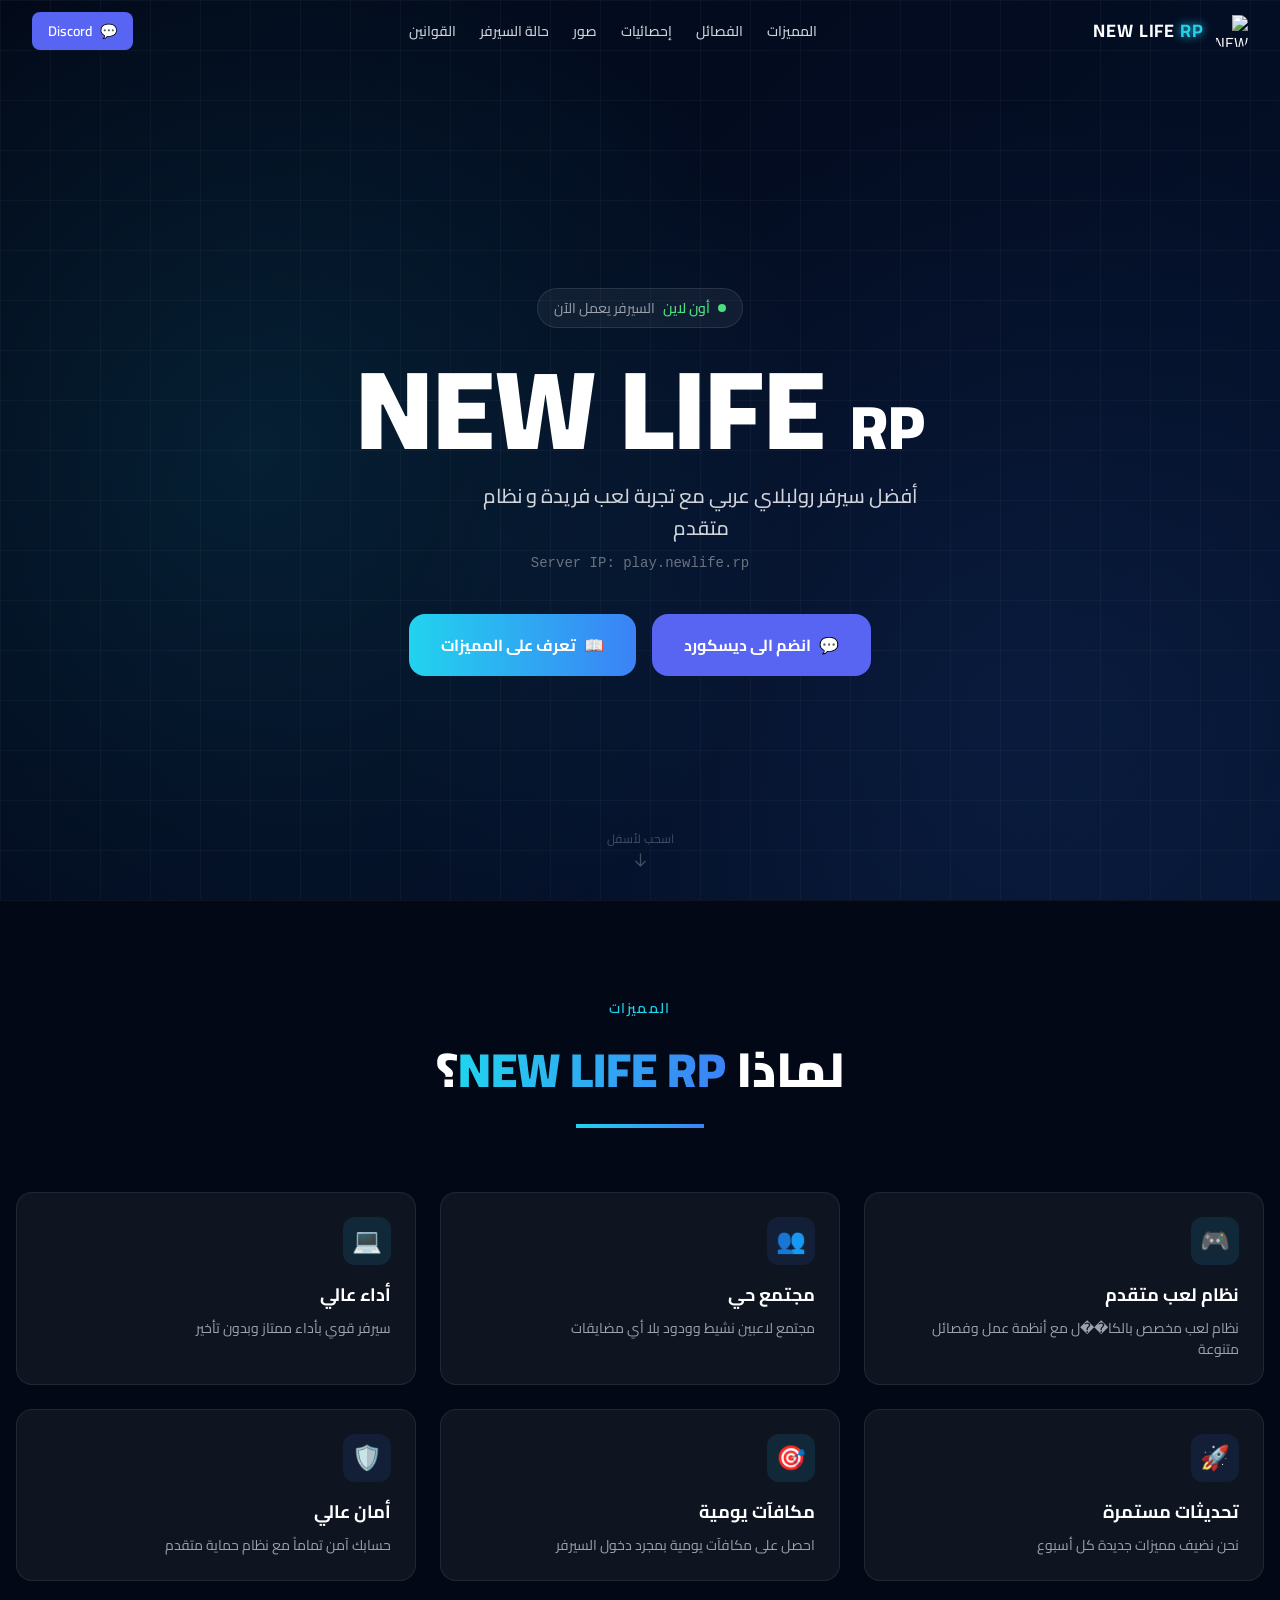
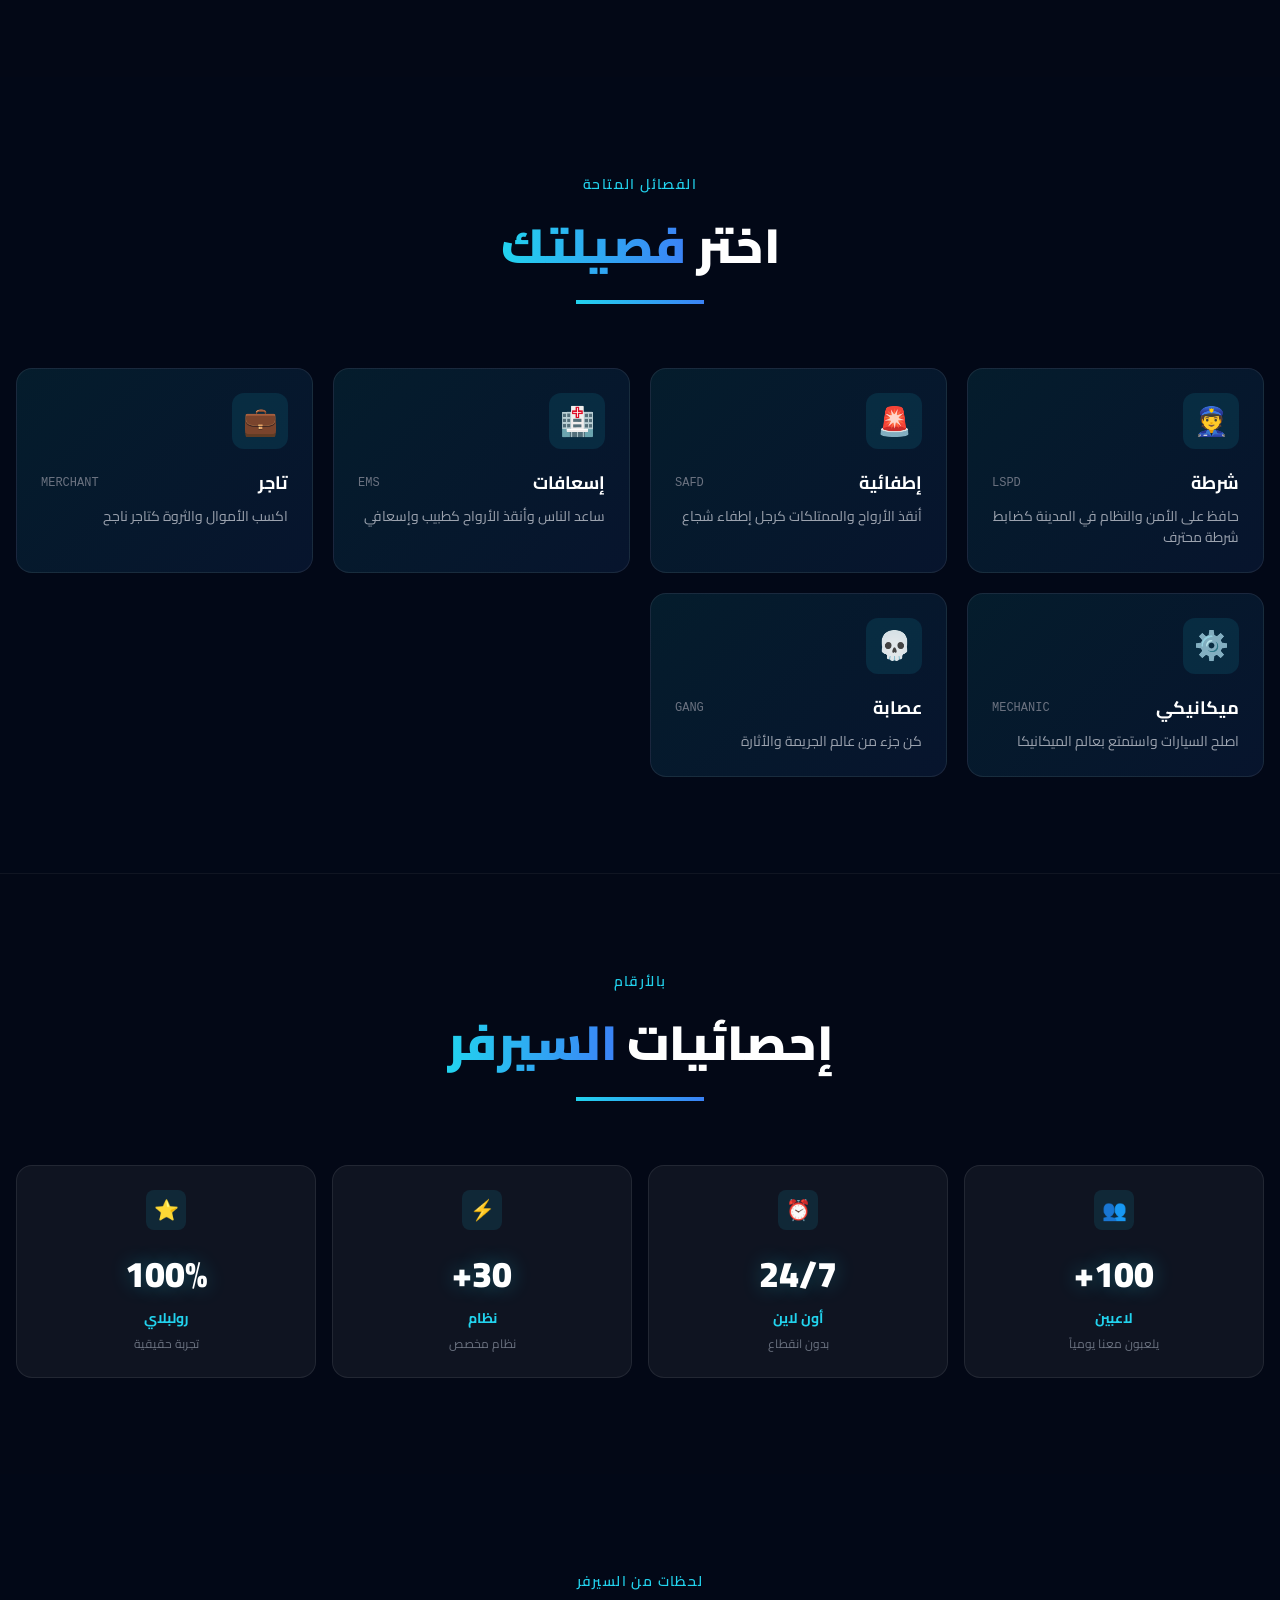
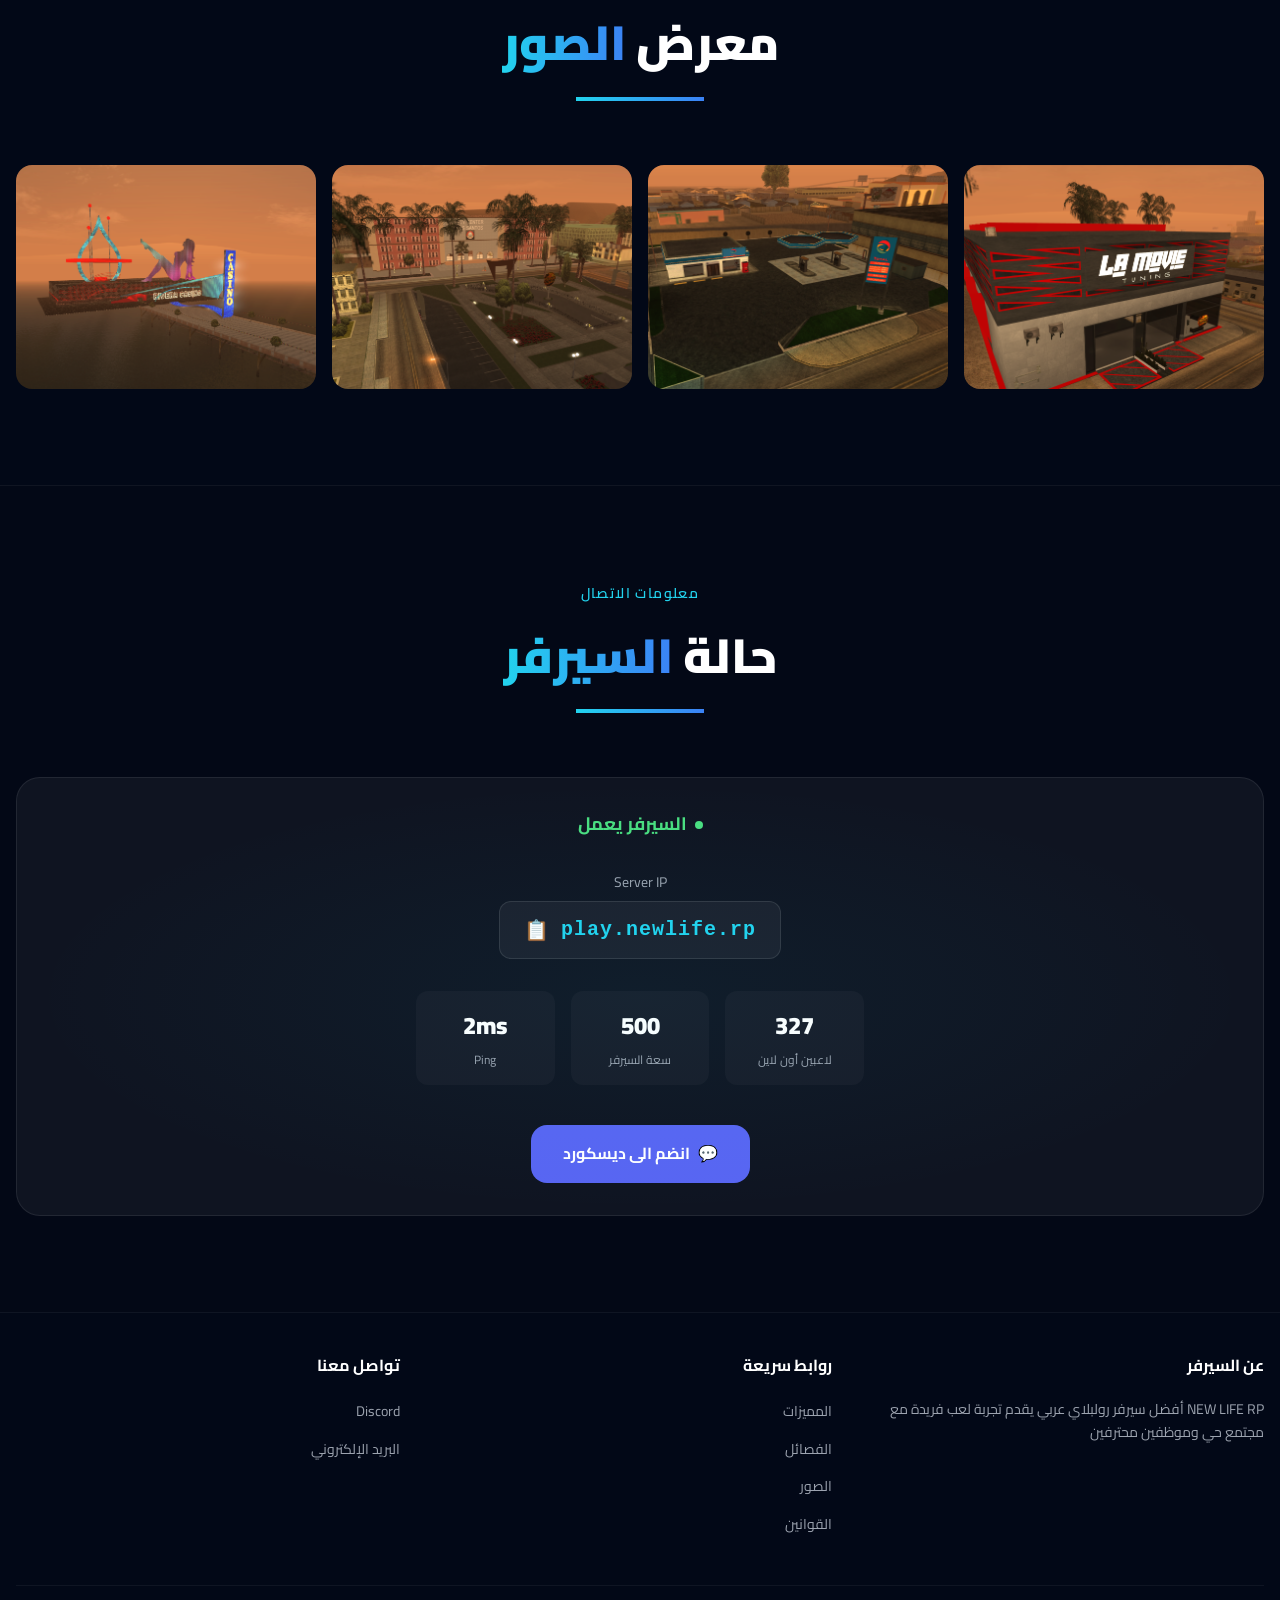
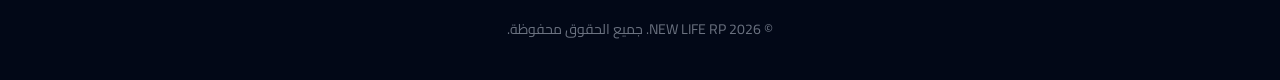
==== commit 18f2776f: "Update gallery section with new screenshot image sources" ====
--- a/index.html
+++ b/index.html
@@ -10,9 +10,9 @@
   <link href="https://fonts.googleapis.com/css2?family=Cairo:wght@400;600;700;800&display=swap" rel="stylesheet">
   
   <style>
-    /* ─────────────────────────────────────────────────────────────────────────
+    /* ───────────────────────────────���───────────────────────────────
        ROOT & RESET
-    ───────────────────────────────────────────────────────────────────────── */
+    ─────────────────────────────────────────────────────────────── */
     :root {
       --bg: #020817;
       --bg-light: #050816;
@@ -44,9 +44,9 @@
       overflow-x: hidden;
     }
 
-    /* ─────────────────────────────────────────────────────────────────────────
+    /* ───────────────────────────────────────────────────────────────
        ANIMATIONS
-    ───────────────────────────────────────────────────────────────────────── */
+    ─────────────────────────────────────────────────────────────── */
     @keyframes countUp {
       from {
         opacity: 0;
@@ -97,9 +97,9 @@
       animation: bounce 2s infinite;
     }
 
-    /* ─────────────────────────────────────────────────────────────────────────
+    /* ──────────────────────────────────────────────────────────────
        NAVBAR
-    ───────────────────────────────────────────────────────────────────────── */
+    ─────────────────────────────────────────────────────────────── */
     nav {
       position: fixed;
       top: 0;
@@ -242,9 +242,9 @@
       }
     }
 
-    /* ─────────────────────────────────────────────────────────────────────────
+    /* ──────────────────────────────────────────────────────────────
        HERO SECTION
-    ───────────────────────────────────────────────────────────────────────── */
+    ─────────────────────────────────────────────────────────────── */
     .hero {
       position: relative;
       min-height: 100vh;
@@ -420,9 +420,9 @@
       animation: bounce 2s infinite;
     }
 
-    /* ─────────────────────────────────────────────────────────────────────────
+    /* ──────────────────────────────────────────────────────────────
        SECTION STYLES
-    ───────────────────────────────────────────────────────────────────────── */
+    ─────────────────────────────────────────────────────────────── */
     section {
       padding: 6rem 1rem;
     }
@@ -472,9 +472,9 @@
       margin: 1rem auto;
     }
 
-    /* ─────────────────────────────────────────────────────────────────────────
+    /* ──────────────────────────────────────────────────────────────
        FEATURES SECTION
-    ───────────────────────────────────────────────────────────────────────── */
+    ────────────��────────────────────────────────────────────────── */
     #features {
       position: relative;
     }
@@ -549,9 +549,9 @@
       line-height: 1.5;
     }
 
-    /* ─────────────────────────────────────────────────────────────────────────
+    /* ──────────────────────────────────────────────────────────────
        FACTIONS SECTION
-    ───────────────────────────────────────────────────────────────────────── */
+    ─────────────────────────────────────────────────────────────── */
     .factions-grid {
       display: grid;
       grid-template-columns: repeat(auto-fit, minmax(15rem, 1fr));
@@ -628,9 +628,9 @@
       line-height: 1.5;
     }
 
-    /* ─────────────────────────────────────────────────────────────────────────
+    /* ──────────────────────────────────────────────────────────────
        STATS SECTION
-    ───────────────────────────────────────────────────────────────────────── */
+    ─────────────────────────────────────────────────────────────── */
     #stats {
       position: relative;
     }
@@ -687,9 +687,9 @@
       font-size: 0.75rem;
     }
 
-    /* ─────────────────────────────────────────────────────────────────────────
+    /* ──────────────────────────────────────────────────────────────
        GALLERY SECTION
-    ───────────────────────────────────────────────────────────────────────── */
+    ─────────────────────────────────────────────────────────────── */
     .gallery-grid {
       display: grid;
       grid-template-columns: repeat(auto-fit, minmax(16rem, 1fr));
@@ -708,6 +708,8 @@
       width: 100%;
       height: 100%;
       transition: transform 0.5s;
+      background-size: cover;
+      background-position: center;
     }
 
     .gallery-item:hover .gallery-item-bg {
@@ -747,9 +749,9 @@
       border-color: rgba(34, 211, 238, 0.3);
     }
 
-    /* ─────────────────────────────────────────────────────────────────────────
+    /* ──────────────────────────────────────────────────────────────
        SERVER STATUS SECTION
-    ───────────────────────────────────────────────────────────────────────── */
+    ─────────────────────────────────────────────────────────────── */
     .server-card {
       background: rgba(255, 255, 255, 0.05);
       border: 1px solid rgba(255, 255, 255, 0.08);
@@ -833,9 +835,9 @@
       margin-top: 0.25rem;
     }
 
-    /* ─────────────────────────────────────────────────────────────────────────
+    /* ──────────────────────────────────────────────────────────────
        RULES PAGE
-    ────────────────────────────────────────────��───────────────────────────── */
+    ──────────────────────────────────────────────────────────────── */
     #rules-page {
       padding-top: 6rem;
       min-height: 100vh;
@@ -989,9 +991,9 @@
       transform: scale(1.05);
     }
 
-    /* ─────────────────────────────────────────────────────────────────────────
+    /* ──────────────────────────────────────────────────────────────
        FOOTER
-    ───────────────────────────────────────────────────────────────────────── */
+    ─────────────────────────────────────────────────────────────── */
     footer {
       border-top: 1px solid rgba(255, 255, 255, 0.05);
       padding: 2.5rem 1rem;
@@ -1000,82 +1002,44 @@
     .footer-content {
       max-width: 80rem;
       margin: 0 auto;
+      display: grid;
+      grid-template-columns: repeat(auto-fit, minmax(15rem, 1fr));
+      gap: 3rem;
+    }
+
+    .footer-section h3 {
+      font-size: 1rem;
+      font-weight: 700;
+      margin-bottom: 1.25rem;
+      color: #fff;
+    }
+
+    .footer-section ul {
+      list-style: none;
       display: flex;
       flex-direction: column;
-      gap: 1rem;
-      justify-content: space-between;
-      align-items: center;
+      gap: 0.75rem;
+    }
+
+    .footer-section a {
+      color: #9ca3af;
+      text-decoration: none;
+      font-size: 0.875rem;
+      transition: color 0.2s;
+    }
+
+    .footer-section a:hover {
+      color: var(--cyan);
+    }
+
+    .footer-bottom {
+      max-width: 80rem;
+      margin: 3rem auto 0;
+      padding-top: 2rem;
+      border-top: 1px solid rgba(255, 255, 255, 0.05);
       text-align: center;
-    }
-
-    @media (min-width: 640px) {
-      .footer-content {
-        flex-direction: row;
-      }
-    }
-
-    .footer-brand {
-      display: flex;
-      align-items: center;
-      gap: 0.5rem;
-      font-weight: 700;
-      color: #fff;
-    }
-
-    .footer-brand .rp {
-      color: var(--cyan);
-    }
-
-    .footer-text {
       color: #6b7280;
       font-size: 0.875rem;
-    }
-
-    .footer-status {
-      display: flex;
-      align-items: center;
-      gap: 0.75rem;
-      color: #4ade80;
-      font-size: 0.875rem;
-      font-weight: 500;
-    }
-
-    .footer-status-dot {
-      display: inline-block;
-      width: 0.375rem;
-      height: 0.375rem;
-      border-radius: 50%;
-      background: #4ade80;
-    }
-
-    /* ─────────────────────────────────────────────────────────────────────────
-       UTILITY & RESPONSIVE
-    ──────────────────────────────────────────────────��────────────────────── */
-    @media (max-width: 640px) {
-      .hero h1 {
-        line-height: 1.2;
-      }
-
-      .features-grid,
-      .factions-grid {
-        grid-template-columns: 1fr;
-      }
-
-      .stats-grid {
-        grid-template-columns: repeat(2, 1fr);
-      }
-
-      .gallery-grid {
-        grid-template-columns: 1fr;
-      }
-
-      .rules-actions {
-        flex-direction: column;
-      }
-
-      section {
-        padding: 4rem 1rem;
-      }
     }
 
     .hidden {
@@ -1100,105 +1064,111 @@
       <a href="#factions" onclick="closeMenu()">الفصائل</a>
       <a href="#stats" onclick="closeMenu()">إحصائيات</a>
       <a href="#gallery" onclick="closeMenu()">صور</a>
-      <a href="#server" onclick="closeMenu()">السيرفر</a>
-      <a href="#" onclick="showRulesPage(); return false;">القوانين</a>
+      <a href="#server" onclick="closeMenu()">حالة السيرفر</a>
+      <a href="#rules" onclick="showRulesPage(); return false;">القوانين</a>
     </div>
 
     <div class="nav-btn-group">
-      <a href="https://discord.gg/GPzfa4q22" target="_blank" rel="noopener noreferrer" class="nav-discord">
-        <span>💬</span> Discord
+      <a href="https://discord.gg/GPzfa4q22" target="_blank" class="nav-discord">
+        <span>💬</span>
+        <span>Discord</span>
       </a>
-      <button class="menu-toggle" id="menuToggle" aria-label="Toggle menu">☰</button>
+      <button class="menu-toggle" id="menuToggle" onclick="toggleMenu()">☰</button>
     </div>
   </nav>
 
-  <!-- HOME PAGE CONTENT -->
+  <!-- HOME PAGE -->
   <div id="homePage">
     <!-- HERO SECTION -->
-    <section class="hero" id="hero">
+    <section class="hero">
       <div class="hero-grid"></div>
+      
       <div class="hero-content">
         <div class="hero-badge">
           <span class="status-dot"></span>
-          <span class="online-text" id="playerCount">327 لاعب الآن</span>
-          <span class="status-text">•</span>
-          <span class="status-text">السيرفر يعمل 24/7</span>
+          <span class="online-text">أون لاين</span>
+          <span class="status-text">السيرفر يعمل الآن</span>
         </div>
 
         <h1>
-          <span>NEW </span>
-          <span class="gradient">LIFE</span>
-          <br>
-          <span class="small">ROLEPLAY</span>
+          <span>NEW LIFE</span>
+          <span class="small">RP</span>
         </h1>
 
-        <p class="hero-subtitle">أفضل تجربة Roleplay عربية داخل MTA San Andreas</p>
-        <p class="hero-server">89.42.88.252:22091</p>
+        <p class="hero-subtitle">
+          أفضل سيرفر رولبلاي عربي مع تجربة لعب فريدة و نظام متقدم
+        </p>
+
+        <p class="hero-server">
+          Server IP: play.newlife.rp
+        </p>
 
         <div class="hero-buttons">
-          <a href="mtasa://89.42.88.252:22091" class="btn btn-primary">
-            <span>▶</span> العب الآن
+          <a href="https://discord.gg/GPzfa4q22" target="_blank" class="btn btn-discord">
+            <span>💬</span>
+            <span>انضم الى ديسكورد</span>
           </a>
-          <a href="https://discord.gg/GPzfa4q22" target="_blank" rel="noopener noreferrer" class="btn btn-discord">
-            <span>💬</span> انضم للديسكورد
-          </a>
+          <button class="btn btn-primary" onclick="smoothScroll('#features')">
+            <span>📖</span>
+            <span>تعرف على المميزات</span>
+          </button>
         </div>
       </div>
 
       <div class="hero-scroll">
-        <span>اكتشف أكثر</span>
-        <svg viewBox="0 0 24 24" fill="none" stroke="currentColor" stroke-width="2">
-          <polyline points="6 9 12 15 18 9"></polyline>
+        <span>اسحب لأسفل</span>
+        <svg fill="none" stroke="currentColor" viewBox="0 0 24 24">
+          <path stroke-linecap="round" stroke-linejoin="round" stroke-width="2" d="M19 14l-7 7m0 0l-7-7m7 7V3"></path>
         </svg>
       </div>
     </section>
 
     <!-- FEATURES SECTION -->
-    <section class="section-bg" id="features">
+    <section id="features" class="section-bg">
       <div class="section-container">
         <div class="section-header">
-          <span class="section-label">ما يميزنا</span>
+          <span class="section-label">المميزات</span>
           <h2 class="section-title">
-            مميزات <span class="gradient">السيرفر</span>
+            لماذا <span class="gradient">NEW LIFE RP</span>؟
           </h2>
           <div class="gradient-line"></div>
         </div>
 
         <div class="features-grid">
           <div class="feature-card">
-            <div class="feature-icon">📱</div>
-            <h3>نظام الهاتف</h3>
-            <p>هاتف ذكي متكامل مع مكالمات، رسائل، ومنصات تواصل داخل اللعبة.</p>
+            <div class="feature-icon">🎮</div>
+            <h3>نظام لعب متقدم</h3>
+            <p>نظام لعب مخصص بالكا��ل مع أنظمة عمل وفصائل متنوعة</p>
           </div>
 
           <div class="feature-card">
-            <div class="feature-icon">🚗</div>
-            <h3>سيارات حصرية</h3>
-            <p>أكثر من 200 سيارة مخصصة بتفاصيل دقيقة وأنظمة قيادة واقعية.</p>
+            <div class="feature-icon blue">👥</div>
+            <h3>مجتمع حي</h3>
+            <p>مجتمع لاعبين نشيط وودود بلا أي مضايقات</p>
           </div>
 
           <div class="feature-card">
-            <div class="feature-icon">🏠</div>
-            <h3>نظام المنازل</h3>
-            <p>امتلك منزلك الخاص وخصصه بالأثاث والتفاصيل التي تناسبك.</p>
+            <div class="feature-icon">💻</div>
+            <h3>أداء عالي</h3>
+            <p>سيرفر قوي بأداء ممتاز وبدون تأخير</p>
           </div>
 
           <div class="feature-card">
-            <div class="feature-icon">💼</div>
-            <h3>وظائف متنوعة</h3>
-            <p>أكثر من 15 وظيفة قانونية وغير قانونية تنتظرك لتبدأ حياتك الجديدة.</p>
+            <div class="feature-icon blue">🚀</div>
+            <h3>تحديثات مستمرة</h3>
+            <p>نحن نضيف مميزات جديدة كل أسبوع</p>
           </div>
 
           <div class="feature-card">
-            <div class="feature-icon blue">🌍</div>
-            <h3>اقتصاد حقيقي</h3>
-            <p>نظام اقتصادي متكامل مع بنوك، عقارات، وأسواق تجارية.</p>
+            <div class="feature-icon">🎯</div>
+            <h3>مكافآت يومية</h3>
+            <p>احصل على مكافآت يومية بمجرد دخول السيرفر</p>
           </div>
 
           <div class="feature-card">
-            <div class="feature-icon blue">⭐</div>
-            <h3>رولبلاي حقيقي</h3>
-            <p>قصص حقيقية ومواقف تجعلك تعيش تجربة لا مثيل لها.</p>
+            <div class="feature-icon blue">🛡️</div>
+            <h3>أمان عالي</h3>
+            <p>حسابك آمن تماماً مع نظام حماية متقدم</p>
           </div>
         </div>
       </div>
@@ -1208,55 +1178,73 @@
     <section id="factions">
       <div class="section-container">
         <div class="section-header">
-          <span class="section-label">اختر دورك</span>
+          <span class="section-label">الفصائل المتاحة</span>
           <h2 class="section-title">
-            <span class="gradient">الفصائل</span> والمجموعات
+            اختر <span class="gradient">فصيلتك</span>
           </h2>
           <div class="gradient-line"></div>
         </div>
 
         <div class="factions-grid">
           <div class="faction-card">
-            <div class="faction-icon">🚓</div>
+            <div class="faction-icon">👮</div>
             <div class="faction-header">
-              <h3>الشرطة</h3>
+              <h3>شرطة</h3>
               <span class="eng">LSPD</span>
             </div>
-            <p>حافظ على النظام وطارد المجرمين في شوارع المدينة.</p>
+            <p>حافظ على الأمن والنظام في المدينة كضابط شرطة محترف</p>
           </div>
 
           <div class="faction-card">
-            <div class="faction-icon">🚑</div>
+            <div class="faction-icon">🚨</div>
             <div class="faction-header">
-              <h3>الإسعاف</h3>
+              <h3>إطفائية</h3>
+              <span class="eng">SAFD</span>
+            </div>
+            <p>أنقذ الأرواح والممتلكات كرجل إطفاء شجاع</p>
+          </div>
+
+          <div class="faction-card">
+            <div class="faction-icon">🏥</div>
+            <div class="faction-header">
+              <h3>إسعافات</h3>
               <span class="eng">EMS</span>
             </div>
-            <p>أنقذ الأرواح وقدم الرعاية الطبية في أصعب المواقف.</p>
+            <p>ساعد الناس وأنقذ الأرواح كطبيب وإسعافي</p>
           </div>
 
           <div class="faction-card">
-            <div class="faction-icon">🔧</div>
+            <div class="faction-icon">💼</div>
             <div class="faction-header">
-              <h3>الميكانيك</h3>
-              <span class="eng">Mechanic</span>
+              <h3>تاجر</h3>
+              <span class="eng">MERCHANT</span>
             </div>
-            <p>أصلح السيارات وقدم خدمات الإنقاذ والسحب في المدينة.</p>
+            <p>اكسب الأموال والثروة كتاجر ناجح</p>
+          </div>
+
+          <div class="faction-card">
+            <div class="faction-icon">⚙️</div>
+            <div class="faction-header">
+              <h3>ميكانيكي</h3>
+              <span class="eng">MECHANIC</span>
+            </div>
+            <p>اصلح السيارات واستمتع بعالم الميكانيكا</p>
           </div>
 
           <div class="faction-card">
             <div class="faction-icon">💀</div>
             <div class="faction-header">
-              <h3>المافيا</h3>
-              <span class="eng">Mafia</span>
+              <h3>عصابة</h3>
+              <span class="eng">GANG</span>
             </div>
-            <p>تحكم في الشوارع وابنِ إمبراطوريتك الجريمة السرية.</p>
+            <p>كن جزء من عالم الجريمة والأثارة</p>
           </div>
         </div>
       </div>
     </section>
 
     <!-- STATS SECTION -->
-    <section class="section-bg" id="stats">
+    <section id="stats" class="section-bg">
       <div class="section-container">
         <div class="section-header">
           <span class="section-label">بالأرقام</span>
@@ -1269,21 +1257,21 @@
         <div class="stats-grid">
           <div class="stat-card">
             <div class="stat-icon">👥</div>
-            <div class="stat-value"><span class="counter" data-target="100">0</span>+</div>
+            <div class="stat-value">100+</div>
             <div class="stat-label">لاعبين</div>
             <div class="stat-sub">يلعبون معنا يومياً</div>
           </div>
 
           <div class="stat-card">
             <div class="stat-icon">⏰</div>
-            <div class="stat-value">24<span style="font-size: 0.7em;">/</span>7</div>
+            <div class="stat-value">24/7</div>
             <div class="stat-label">أون لاين</div>
             <div class="stat-sub">بدون انقطاع</div>
           </div>
 
           <div class="stat-card">
-            <div class="stat-icon">⚙️</div>
-            <div class="stat-value"><span class="counter" data-target="30">0</span>+</div>
+            <div class="stat-icon">⚡</div>
+            <div class="stat-value">30+</div>
             <div class="stat-label">نظام</div>
             <div class="stat-sub">نظام مخصص</div>
           </div>
@@ -1311,7 +1299,7 @@
 
         <div class="gallery-grid">
           <div class="gallery-item">
-            <div class="gallery-item-bg" style="background: linear-gradient(135deg, #1a2a6c, #b21f1f, #fdbb2d);"></div>
+            <div class="gallery-item-bg" style="background-image: url('Screenshot 2026-06-02 200559.png');"></div>
             <div class="gallery-overlay">
               <span class="gallery-label">Downtown</span>
             </div>
@@ -1319,7 +1307,7 @@
           </div>
 
           <div class="gallery-item">
-            <div class="gallery-item-bg" style="background: linear-gradient(135deg, #1a2a6c, #b21f1f, #fdbb2d);"></div>
+            <div class="gallery-item-bg" style="background-image: url('Screenshot 2026-06-02 200629.png');"></div>
             <div class="gallery-overlay">
               <span class="gallery-label">Night Race</span>
             </div>
@@ -1327,7 +1315,7 @@
           </div>
 
           <div class="gallery-item">
-            <div class="gallery-item-bg" style="background: linear-gradient(135deg, #1a2a6c, #b21f1f, #fdbb2d);"></div>
+            <div class="gallery-item-bg" style="background-image: url('Screenshot 2026-06-02 200703.png');"></div>
             <div class="gallery-overlay">
               <span class="gallery-label">Police Chase</span>
             </div>
@@ -1335,7 +1323,7 @@
           </div>
 
           <div class="gallery-item">
-            <div class="gallery-item-bg" style="background: linear-gradient(135deg, #1a2a6c, #b21f1f, #fdbb2d);"></div>
+            <div class="gallery-item-bg" style="background-image: url('Screenshot 2026-06-02 200733.png');"></div>
             <div class="gallery-overlay">
               <span class="gallery-label">City Life</span>
             </div>
@@ -1363,348 +1351,234 @@
           </div>
 
           <div>
-            <p class="server-ip-label">عنوان السيرفر</p>
+            <p class="server-ip-label">Server IP</p>
             <div class="server-ip">
-              <span>89.42.88.252:22091</span>
+              <span>play.newlife.rp</span>
+              <button onclick="copyToClipboard('play.newlife.rp')" style="background: none; border: none; color: var(--cyan); cursor: pointer; font-size: 1.25rem;">📋</button>
             </div>
           </div>
 
           <div class="server-stats">
             <div class="server-stat">
-              <div class="server-stat-value" id="serverPlayers">327</div>
-              <div class="server-stat-label">لاعبين</div>
+              <div class="server-stat-value">327</div>
+              <div class="server-stat-label">لاعبين أون لاين</div>
             </div>
+
             <div class="server-stat">
               <div class="server-stat-value">500</div>
-              <div class="server-stat-label">الحد الأقصى</div>
+              <div class="server-stat-label">سعة السيرفر</div>
             </div>
+
             <div class="server-stat">
-              <div class="server-stat-value">99.9%</div>
-              <div class="server-stat-label">Uptime</div>
+              <div class="server-stat-value">2ms</div>
+              <div class="server-stat-label">Ping</div>
             </div>
           </div>
 
-          <div class="hero-buttons" style="margin: 0;">
-            <a href="mtasa://89.42.88.252:22091" class="btn btn-primary">
-              <span>▶</span> اتصل مباشرة
-            </a>
-            <a href="https://discord.gg/GPzfa4q22" target="_blank" rel="noopener noreferrer" class="btn btn-discord">
-              <span>💬</span> Discord
-            </a>
-          </div>
+          <a href="https://discord.gg/GPzfa4q22" target="_blank" class="btn btn-discord">
+            <span>💬</span>
+            <span>انضم الى ديسكورد</span>
+          </a>
         </div>
       </div>
     </section>
-
-    <!-- FOOTER -->
-    <footer>
-      <div class="footer-content">
-        <div class="footer-brand">
-          <span>NEW LIFE <span class="rp">RP</span></span>
-        </div>
-        <p class="footer-text">© <span id="year">2026</span> NEW LIFE RP — جميع الحقوق محفوظة</p>
-        <div class="footer-status">
-          <span class="footer-status-dot"></span>
-          <span>السيرفر يعمل بكفاءة</span>
-        </div>
-      </div>
-    </footer>
   </div>
 
   <!-- RULES PAGE -->
   <div id="rulesPage" class="hidden">
-    <nav id="navbar2">
-      <a href="#" onclick="showHomePage(); return false;" class="navbar-brand">
-        <img src="/Screenshot_2026-06-02_111830.png" alt="NEW LIFE RP" onerror="this.style.background='linear-gradient(135deg, #22d3ee, #3b82f6); width: 2rem; height: 2rem;'">
-        <span>NEW LIFE <span class="rp">RP</span></span>
-      </a>
-      
-      <div class="nav-links" id="navLinks2">
-        <a href="#" onclick="showHomePage(); return false;">الرئيسية</a>
-        <a href="#rules-page">القوانين</a>
-      </div>
-
-      <div class="nav-btn-group">
-        <a href="https://discord.gg/GPzfa4q22" target="_blank" rel="noopener noreferrer" class="nav-discord">
-          <span>💬</span> Discord
-        </a>
-        <button class="menu-toggle" id="menuToggle2" aria-label="Toggle menu">☰</button>
-      </div>
-    </nav>
-
     <section id="rules-page">
       <div class="rules-content">
         <div class="rules-header">
           <div class="rules-header-icon-title">
-            <svg viewBox="0 0 24 24" fill="none" stroke="currentColor" stroke-width="2">
-              <path d="M12 22s8-4 8-10V5l-8-3-8 3v7c0 6 8 10 8 10z"></path>
+            <svg fill="currentColor" viewBox="0 0 24 24">
+              <path d="M12 2C6.48 2 2 6.48 2 12s4.48 10 10 10 10-4.48 10-10S17.52 2 12 2zm0 18c-4.41 0-8-3.59-8-8s3.59-8 8-8 8 3.59 8 8-3.59 8-8 8zm3.5-9c.83 0 1.5-.67 1.5-1.5S16.33 8 15.5 8 14 8.67 14 9.5s.67 1.5 1.5 1.5zm-7 0c.83 0 1.5-.67 1.5-1.5S9.33 8 8.5 8 7 8.67 7 9.5 7.67 11 8.5 11zm3.5 6.5c2.33 0 4.31-1.46 5.11-3.5H6.89c.8 2.04 2.78 3.5 5.11 3.5z"/>
             </svg>
-            <h1>قوانين <span class="gradient">السيرفر</span></h1>
-          </div>
-          <p>اقرأ القوانين بعناية — الالتزام بها إجباري لجميع اللاعبين</p>
+            <h1>قوانين السيرفر</h1>
+          </div>
+          <p>اقرأ القوانين بعناية قبل اللعب</p>
         </div>
 
         <div class="rules-list">
           <div class="rule-section">
             <h2>
-              <span class="rule-bar"></span>
-              قوانين عامة
+              <div class="rule-bar"></div>
+              قوانين السلوك العام
             </h2>
             <ul>
-              <li><span class="rule-bullet">•</span> <span>الاحترام المتبادل بين جميع اللاعبين إجباري — عدم الإساءة أو السب</span></li>
-              <li><span class="rule-bullet">•</span> <span>ممنوع التحرش أو إحراج الآخرين بأي طريقة كانت</span></li>
-              <li><span class="rule-bullet">•</span> <span>ممنوع نهائياً استخدام اللغات العنصرية أو التمييزية</span></li>
-              <li><span class="rule-bullet">•</span> <span>اتبع التعليمات المُدراء والموظفين دون جدال</span></li>
-              <li><span class="rule-bullet">•</span> <span>ممنوع البيع/الشراء الحقيقي داخل السيرفر</span></li>
+              <li>
+                <span class="rule-bullet">•</span>
+                <span>احترم جميع اللاعبين والموظفين في السيرفر</span>
+              </li>
+              <li>
+                <span class="rule-bullet">•</span>
+                <span>لا تستخدم لغة مسيئة أو فاحشة</span>
+              </li>
+              <li>
+                <span class="rule-bullet">•</span>
+                <span>لا تقم بالبريد المزعج أو الإزعاج</span>
+              </li>
+              <li>
+                <span class="rule-bullet">•</span>
+                <span>اتبع تعليمات الموظفين والمسؤولين</span>
+              </li>
             </ul>
           </div>
 
           <div class="rule-section">
             <h2>
-              <span class="rule-bar"></span>
+              <div class="rule-bar"></div>
               قوانين اللعب
             </h2>
             <ul>
-              <li><span class="rule-bullet">•</span> <span>ممنوع ديس آرم (DM) — لا تبدأ قتال بدون سبب روليبلاي</span></li>
-              <li><span class="rule-bullet">•</span> <span>ممنوع طرد اللاعبين من السيارات بدون سبب</span></li>
-              <li><span class="rule-bullet">•</span> <span>ممنوع استخدام جلافتين أو ايزي أنتي تشيت (AC)</span></li>
-              <li><span class="rule-bullet">•</span> <span>ممنوع التعديل على ملفات اللعبة غير المصرح به</span></li>
-              <li><span class="rule-bullet">•</span> <span>ممنوع الإفساد في الروليبلاي (PG) — حافظ على الشخصية</span></li>
+              <li>
+                <span class="rule-bullet">•</span>
+                <span>ممنوع التصرف بأسلوب أو بسلوك يضر تجربة اللعب</span>
+              </li>
+              <li>
+                <span class="rule-bullet">•</span>
+                <span>ممنوع استخدام الاختراقات أو الروبوتات</span>
+              </li>
+              <li>
+                <span class="rule-bullet">•</span>
+                <span>لا تقم بسرقة أموال اللاعبين الآخرين</span>
+              </li>
+              <li>
+                <span class="rule-bullet">•</span>
+                <span>اتبع دور لاعبك في الفصيلة</span>
+              </li>
             </ul>
           </div>
 
           <div class="rule-section">
             <h2>
-              <span class="rule-bar"></span>
-              قوانين الاقت��اد
+              <div class="rule-bar"></div>
+              قوانين الديسكورد
             </h2>
             <ul>
-              <li><span class="rule-bullet">•</span> <span>ممنوع غسيل الأموال أو الاحتيال المالي</span></li>
-              <li><span class="rule-bullet">•</span> <span>جميع التجارات يجب أن تكون شرعية ومسجلة</span></li>
-              <li><span class="rule-bullet">•</span> <span>ممنوع السرقة من البنك أو المحلات بدون فريق منسق</span></li>
-              <li><span class="rule-bullet">•</span> <span>يجب الالتزام بأسعار السيرفر — لا تقدم عروض متطرفة</span></li>
-              <li><span class="rule-bullet">•</span> <span>الفائدة على القروض يجب أن تكون معقولة</span></li>
+              <li>
+                <span class="rule-bullet">•</span>
+                <span>احترم أعضاء السيرفر والموظفين</span>
+              </li>
+              <li>
+                <span class="rule-bullet">•</span>
+                <span>لا ترسل روابط ضارة أو محتوى مسيء</span>
+              </li>
+              <li>
+                <span class="rule-bullet">•</span>
+                <span>استخدم القنوات المناسبة للأحاديث</span>
+              </li>
+              <li>
+                <span class="rule-bullet">•</span>
+                <span>لا تقم بالدعاية لسيرفرات أخرى</span>
+              </li>
             </ul>
           </div>
-
-          <div class="rule-section">
-            <h2>
-              <span class="rule-bar"></span>
-              قوانين الفصائل
-            </h2>
-            <ul>
-              <li><span class="rule-bullet">•</span> <span>ممنوع الانضمام لفصيلتين في نفس الوقت</span></li>
-              <li><span class="rule-bullet">•</span> <span>قادة الفصائل مسؤولون عن سلوك أعضائهم</span></li>
-              <li><span class="rule-bullet">•</span> <span>ممنوع حل الفصيلة بدون موافقة الإدارة</span></li>
-              <li><span class="rule-bullet">•</span> <span>الحروب بين الفصائل يجب أن تُبلغ عنها مسبقاً</span></li>
-              <li><span class="rule-bullet">•</span> <span>ممنوع تعطيل خادم الفصيلة أو قاعدتهم</span></li>
-            </ul>
-          </div>
-
-          <div class="rule-section">
-            <h2>
-              <span class="rule-bar"></span>
-              قوانين المدن والعقارات
-            </h2>
-            <ul>
-              <li><span class="rule-bullet">•</span> <span>ممنوع دخول منزل الآخرين بدون إذن</span></li>
-              <li><span class="rule-bullet">•</span> <span>أصحاب البيوت مسؤولون عن حماية ممتلكاتهم</span></li>
-              <li><span class="rule-bullet">•</span> <span>ممنوع وضع أشياء غير قانونية في بيتك العام</span></li>
-              <li><span class="rule-bullet">•</span> <span>جميع المدن لها قوانينها الخاصة — اتبعها</span></li>
-              <li><span class="rule-bullet">•</span> <span>ممنوع الإضرار بالممتلكات العامة</span></li>
-            </ul>
-          </div>
-
-          <div class="rule-section">
-            <h2>
-              <span class="rule-bar"></span>
-              العقوبات
-            </h2>
-            <ul>
-              <li><span class="rule-bullet">•</span> <span>التحذير الأول: إنذار شفوي</span></li>
-              <li><span class="rule-bullet">•</span> <span>التحذير الثاني: حظر مؤقت 24 ساعة</span></li>
-              <li><span class="rule-bullet">•</span> <span>التحذير الثالث: حظر مؤقت 7 أيام</span></li>
-              <li><span class="rule-bullet">•</span> <span>التحذير الرابع: حظر دائم من السيرفر</span></li>
-              <li><span class="rule-bullet">•</span> <span>الانتهاكات الخطيرة قد تؤدي لحظر فوري</span></li>
-            </ul>
-          </div>
         </div>
 
         <div class="rules-warning">
-          <p>تنبيه مهم</p>
-          <p class="rules-warning-text">عدم الالتزام بهذه القوانين قد يؤدي لحظر حسابك من السيرفر. تأكد من فهمك التام لجميع القوانين قبل اللعب.</p>
+          <p>⚠️ تحذير مهم</p>
+          <p class="rules-warning-text">
+            انتهاك القوانين قد يؤدي إلى حظر حسابك بشكل دائم من السيرفر والديسكورد
+          </p>
         </div>
 
         <div class="rules-actions">
-          <button class="btn-back" onclick="showHomePage()">
-            <span>←</span> العودة للرئيسية
+          <button class="btn btn-back" onclick="showHomePage()">
+            <span>←</span>
+            <span>عودة للرئيسية</span>
           </button>
-          <a href="https://discord.gg/GPzfa4q22" target="_blank" rel="noopener noreferrer" class="btn btn-discord" style="margin: 0;">
-            <span>💬</span> انضم للديسكورد
+          <a href="https://discord.gg/GPzfa4q22" target="_blank" class="btn btn-discord">
+            <span>💬</span>
+            <span>انضم الى ديسكورد</span>
           </a>
         </div>
       </div>
     </section>
-
-    <footer>
-      <div class="footer-content">
-        <p class="footer-text">© <span id="year2">2026</span> NEW LIFE RP — جميع الحقوق محفوظة</p>
+  </div>
+
+  <!-- FOOTER -->
+  <footer>
+    <div class="footer-content">
+      <div class="footer-section">
+        <h3>عن السيرفر</h3>
+        <p style="color: #9ca3af; font-size: 0.875rem; line-height: 1.6;">
+          NEW LIFE RP أفضل سيرفر رولبلاي عربي يقدم تجربة لعب فريدة مع مجتمع حي وموظفين محترفين
+        </p>
       </div>
-    </footer>
-  </div>
+
+      <div class="footer-section">
+        <h3>روابط سريعة</h3>
+        <ul>
+          <li><a href="#features" onclick="showHomePage(); smoothScroll('#features')">المميزات</a></li>
+          <li><a href="#factions" onclick="showHomePage(); smoothScroll('#factions')">الفصائل</a></li>
+          <li><a href="#gallery" onclick="showHomePage(); smoothScroll('#gallery')">الصور</a></li>
+          <li><a href="#" onclick="showRulesPage(); return false;">القوانين</a></li>
+        </ul>
+      </div>
+
+      <div class="footer-section">
+        <h3>تواصل معنا</h3>
+        <ul>
+          <li><a href="https://discord.gg/GPzfa4q22" target="_blank">Discord</a></li>
+          <li><a href="mailto:support@newlife.rp">البريد الإلكتروني</a></li>
+        </ul>
+      </div>
+    </div>
+
+    <div class="footer-bottom">
+      <p>&copy; 2026 NEW LIFE RP. جميع الحقوق محفوظة.</p>
+    </div>
+  </footer>
 
   <script>
-    // ─────────────────────────────────────────────────────────────────────────
-    // INITIALIZATION
-    // ─────────────────────────────────────────────────────────────────────────
-    document.getElementById('year').textContent = new Date().getFullYear();
-    document.getElementById('year2').textContent = new Date().getFullYear();
-
-    // ─────────────────────────────────────────────────────────────────────────
-    // NAVBAR SCROLL EFFECT
-    // ─────────────────────────────────────────────────────────────────────────
+    // Navbar scroll effect
     const navbar = document.getElementById('navbar');
-    const navbar2 = document.getElementById('navbar2');
-
     window.addEventListener('scroll', () => {
-      if (window.scrollY > 30) {
+      if (window.scrollY > 10) {
         navbar.classList.add('scrolled');
-        if (navbar2) navbar2.classList.add('scrolled');
       } else {
         navbar.classList.remove('scrolled');
-        if (navbar2) navbar2.classList.remove('scrolled');
       }
     });
 
-    // ─────────────────────────────────────────────────────────────────────────
-    // MOBILE MENU TOGGLE
-    // ─────────────────────────────────────────────────────────────────────────
+    // Menu toggle
     const menuToggle = document.getElementById('menuToggle');
     const navLinks = document.getElementById('navLinks');
-    const menuToggle2 = document.getElementById('menuToggle2');
-    const navLinks2 = document.getElementById('navLinks2');
+
+    function toggleMenu() {
+      navLinks.classList.toggle('active');
+    }
 
     function closeMenu() {
       navLinks.classList.remove('active');
-      if (navLinks2) navLinks2.classList.remove('active');
-    }
-
-    menuToggle.addEventListener('click', () => {
-      navLinks.classList.toggle('active');
-    });
-
-    if (menuToggle2) {
-      menuToggle2.addEventListener('click', () => {
-        navLinks2.classList.toggle('active');
-      });
-    }
-
-    // Close menu when link is clicked
-    document.querySelectorAll('.nav-links a, #navLinks2 a').forEach(link => {
-      link.addEventListener('click', () => {
-        closeMenu();
-      });
-    });
-
-    // ─────────────────────────────────────────────────────────────────────────
-    // PLAYER COUNT ANIMATION
-    // ─────────────────────────────────────────────────────────────────────────
-    let playerCount = 327;
-
-    function updatePlayerCount() {
-      const delta = Math.floor(Math.random() * 5) - 2;
-      playerCount = Math.min(500, Math.max(300, playerCount + delta));
-      const playerCountEl = document.getElementById('playerCount');
-      const serverPlayersEl = document.getElementById('serverPlayers');
-      if (playerCountEl) playerCountEl.textContent = playerCount + ' لاعب الآن';
-      if (serverPlayersEl) serverPlayersEl.textContent = playerCount;
-    }
-
-    setInterval(updatePlayerCount, 3500);
-
-    // ─────────────────────────────────────────────────────────────────────────
-    // COUNTER ANIMATION FOR STATS
-    // ─────────────────────────────────────────────────────────────────────────
-    function animateCounter(element) {
-      const target = parseInt(element.dataset.target);
-      let current = 0;
-      const duration = 2000;
-      const start = performance.now();
-
-      function update(now) {
-        const progress = Math.min((now - start) / duration, 1);
-        const easeProgress = 1 - Math.pow(1 - progress, 3);
-        current = Math.round(easeProgress * target);
-        element.textContent = current;
-
-        if (progress < 1) {
-          requestAnimationFrame(update);
-        }
-      }
-
-      requestAnimationFrame(update);
-    }
-
-    const observerOptions = { threshold: 0.5 };
-    const observer = new IntersectionObserver((entries) => {
-      entries.forEach(entry => {
-        if (entry.isIntersecting && entry.target.classList.contains('counter')) {
-          animateCounter(entry.target);
-          observer.unobserve(entry.target);
-        }
-      });
-    }, observerOptions);
-
-    document.querySelectorAll('.counter').forEach(el => observer.observe(el));
-
-    // ─────────────────────────────────────────────────────────────────────────
-    // REVEAL ANIMATION ON SCROLL
-    // ─────────────────────────────────────────────────────────────────────────
-    const revealObserver = new IntersectionObserver((entries) => {
-      entries.forEach((entry, index) => {
-        if (entry.isIntersecting) {
-          setTimeout(() => {
-            entry.target.classList.add('animate-reveal');
-          }, index * 80);
-          revealObserver.unobserve(entry.target);
-        }
-      });
-    }, { threshold: 0.1 });
-
-    document.querySelectorAll('.feature-card, .faction-card, .stat-card, .gallery-item, .rule-section, .server-card').forEach(el => {
-      revealObserver.observe(el);
-    });
-
-    // ─────────────────────────────────────────────────────────────────────────
-    // PAGE NAVIGATION
-    // ─────────────────────────────────────────────────────────────────────────
+    }
+
+    // Page navigation
+    function showHomePage() {
+      document.getElementById('homePage').classList.remove('hidden');
+      document.getElementById('rulesPage').classList.add('hidden');
+      window.scrollTo(0, 0);
+    }
+
     function showRulesPage() {
       document.getElementById('homePage').classList.add('hidden');
       document.getElementById('rulesPage').classList.remove('hidden');
       window.scrollTo(0, 0);
     }
 
-    function showHomePage() {
-      document.getElementById('homePage').classList.remove('hidden');
-      document.getElementById('rulesPage').classList.add('hidden');
-      window.scrollTo(0, 0);
-    }
-
-    // ─────────────────────────────────────────────────────────────────────────
-    // SMOOTH ANCHOR NAVIGATION
-    // ─────────────────────────────────────────────────────────────────────────
-    document.querySelectorAll('a[href^="#"]').forEach(anchor => {
-      anchor.addEventListener('click', function (e) {
-        const href = this.getAttribute('href');
-        if (href !== '#' && !href.includes('rules-page') && document.querySelector(href)) {
-          e.preventDefault();
-          const target = document.querySelector(href);
-          if (target) {
-            target.scrollIntoView({ behavior: 'smooth' });
-          }
-        }
-      });
-    });
+    // Smooth scroll
+    function smoothScroll(target) {
+      const element = document.querySelector(target);
+      if (element) {
+        element.scrollIntoView({ behavior: 'smooth' });
+      }
+    }
+
+    // Copy to clipboard
+    function copyToClipboard(text) {
+      navigator.clipboard.writeText(text);
+      alert('تم نسخ الرابط!');
+    }
   </script>
 </body>
-</html>+</html>
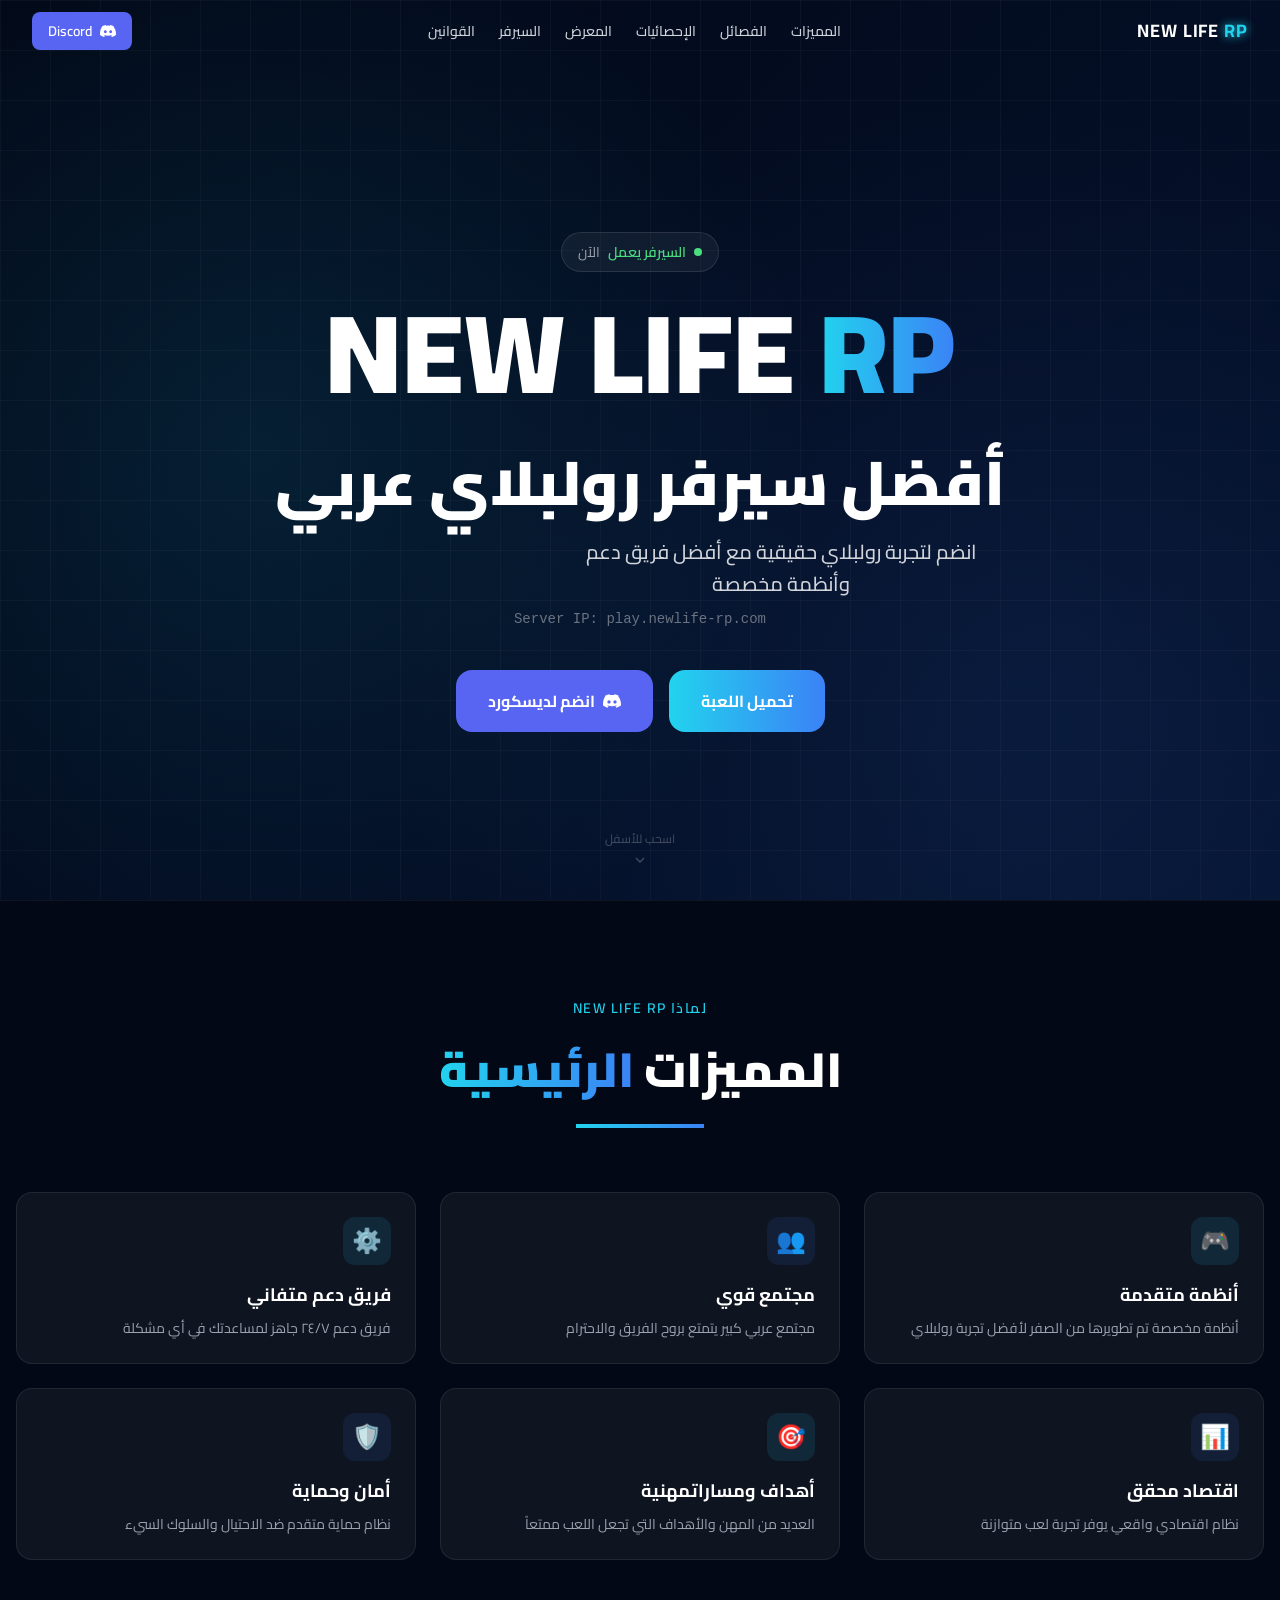
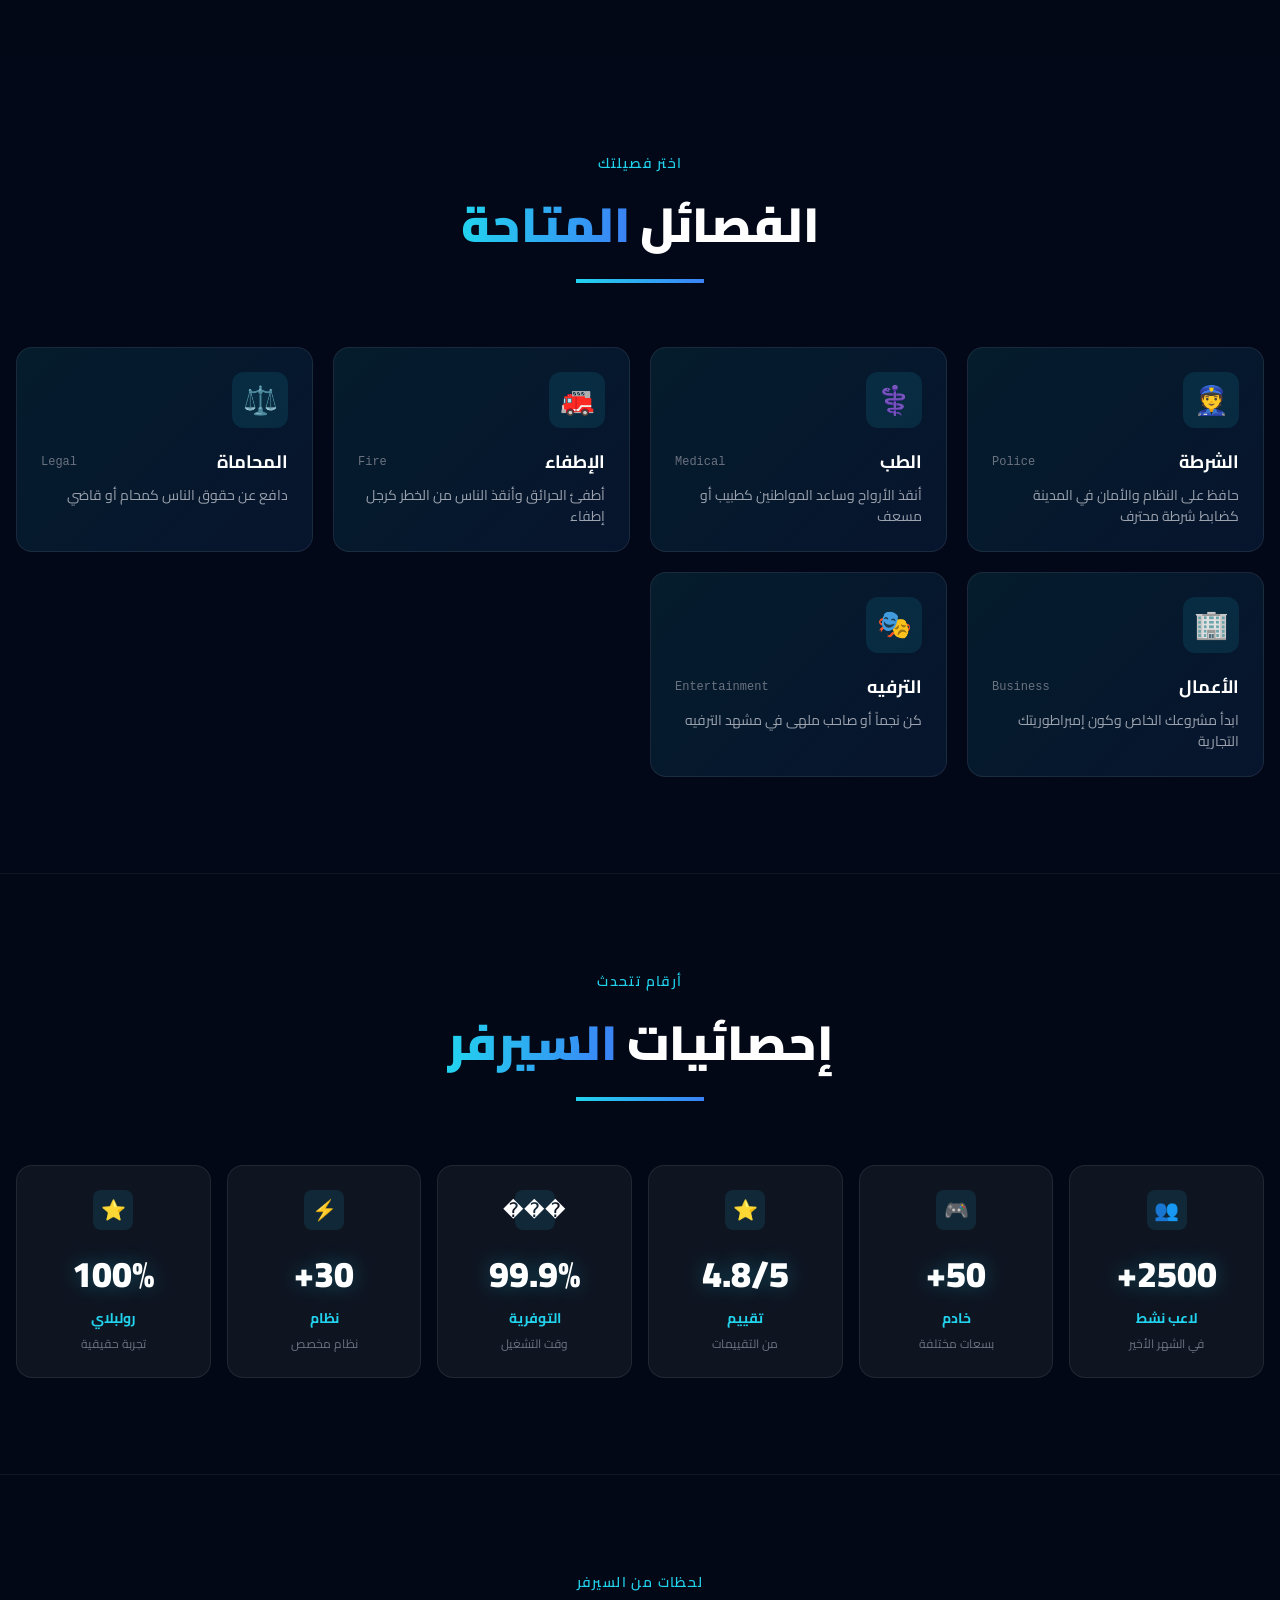
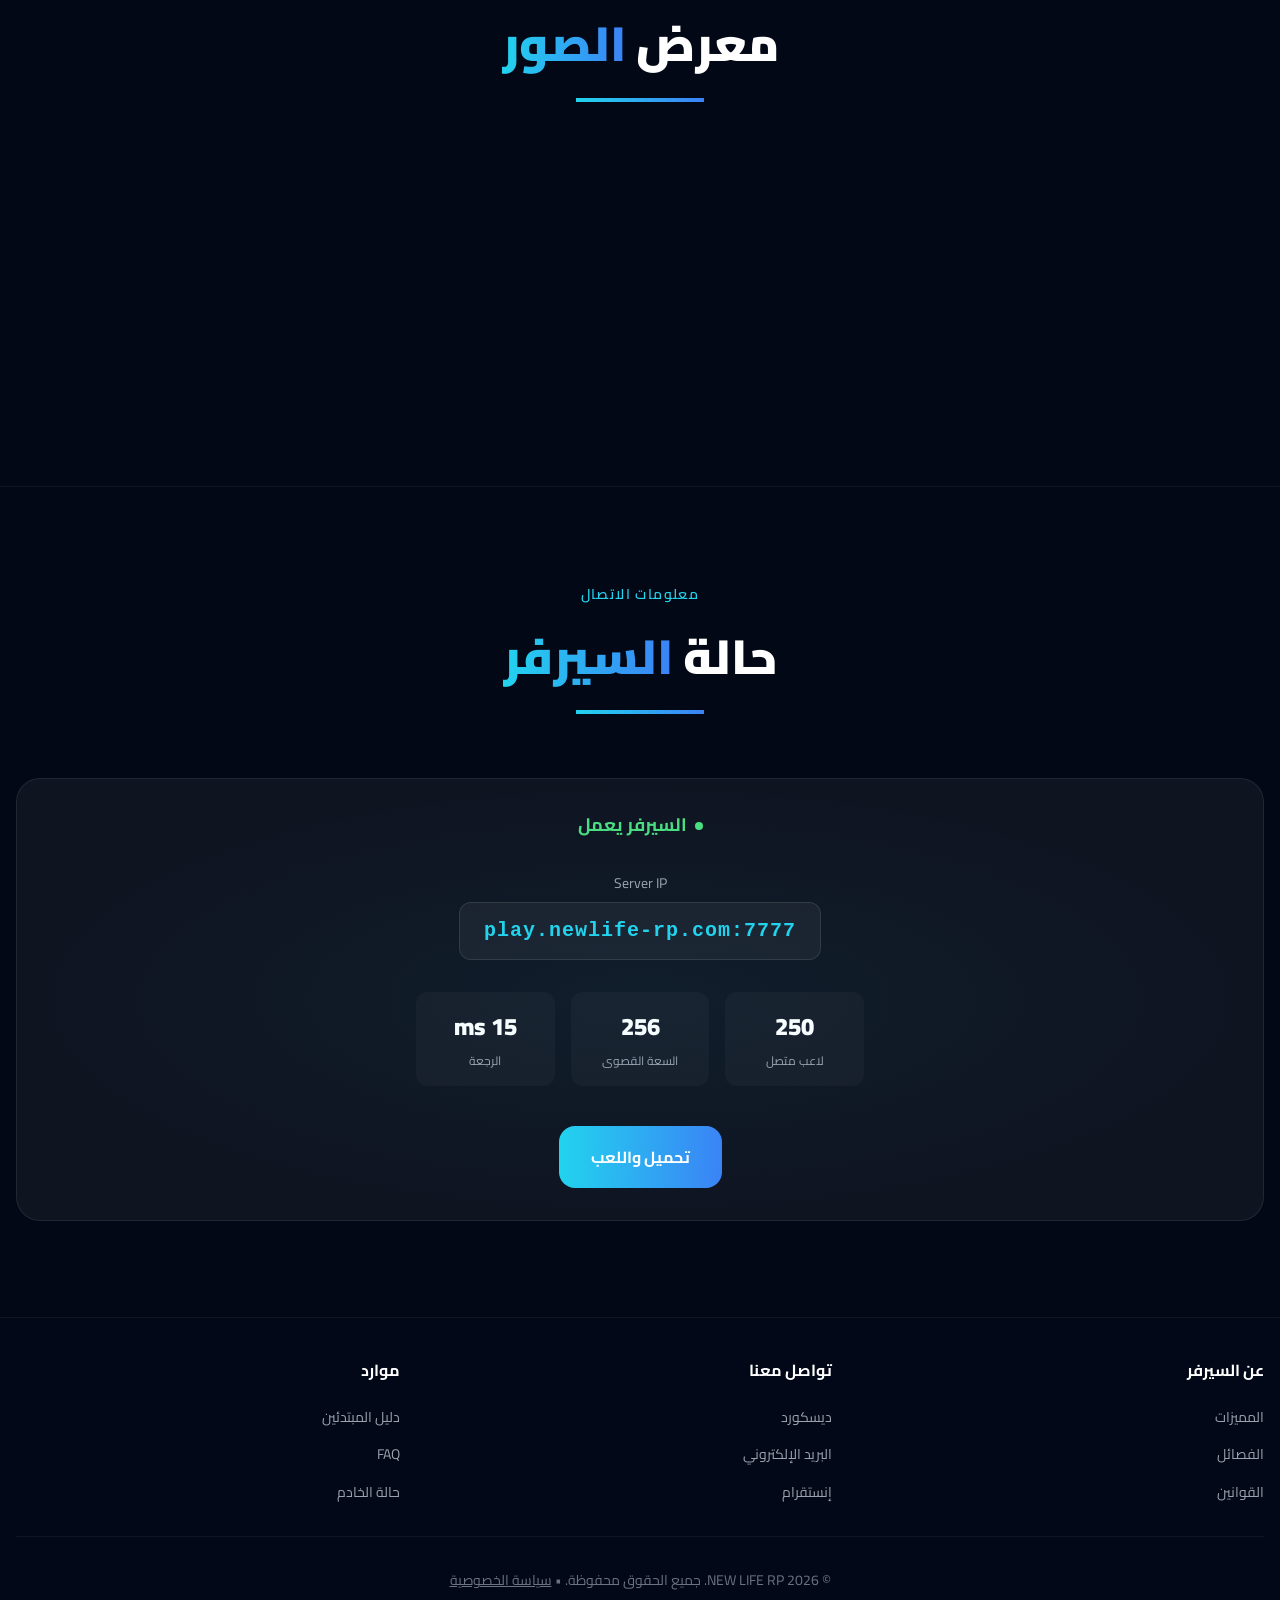
==== commit 03b8b4c1: "Fix gallery images with direct ImgBB URLs to replace problematic local filenames with spaces" ====
--- a/index.html
+++ b/index.html
@@ -10,7 +10,7 @@
   <link href="https://fonts.googleapis.com/css2?family=Cairo:wght@400;600;700;800&display=swap" rel="stylesheet">
   
   <style>
-    /* ───────────────────────────────���───────────────────────────────
+    /* ───────────────────���───────────────────────────────────────────
        ROOT & RESET
     ─────────────────────────────────────────────────────────────── */
     :root {
@@ -46,7 +46,7 @@
 
     /* ───────────────────────────────────────────────────────────────
        ANIMATIONS
-    ─────────────────────────────────────────────────────────────── */
+    ─────────────────────────────────────────────���───────────────── */
     @keyframes countUp {
       from {
         opacity: 0;
@@ -99,7 +99,7 @@
 
     /* ──────────────────────────────────────────────────────────────
        NAVBAR
-    ─────────────────────────────────────────────────────────────── */
+    ──────────────────────────────────────────────��──────────────── */
     nav {
       position: fixed;
       top: 0;
@@ -422,7 +422,7 @@
 
     /* ──────────────────────────────────────────────────────────────
        SECTION STYLES
-    ─────────────────────────────────────────────────────────────── */
+    ────────────────────────────────���────────────────────────────── */
     section {
       padding: 6rem 1rem;
     }
@@ -474,7 +474,7 @@
 
     /* ──────────────────────────────────────────────────────────────
        FEATURES SECTION
-    ────────────��────────────────────────────────────────────────── */
+    ─────────────────────────────────────────────────────────────── */
     #features {
       position: relative;
     }
@@ -837,7 +837,7 @@
 
     /* ──────────────────────────────────────────────────────────────
        RULES PAGE
-    ──────────────────────────────────────────────────────────────── */
+    ─────────────────────────────────────────────────────────────── */
     #rules-page {
       padding-top: 6rem;
       min-height: 100vh;
@@ -1003,582 +1003,468 @@
       max-width: 80rem;
       margin: 0 auto;
       display: grid;
-      grid-template-columns: repeat(auto-fit, minmax(15rem, 1fr));
+      grid-template-columns: repeat(auto-fit, minmax(18rem, 1fr));
       gap: 3rem;
-    }
-
-    .footer-section h3 {
+      margin-bottom: 2rem;
+    }
+
+    .footer-column h3 {
       font-size: 1rem;
       font-weight: 700;
       margin-bottom: 1.25rem;
       color: #fff;
     }
 
-    .footer-section ul {
+    .footer-column ul {
       list-style: none;
       display: flex;
       flex-direction: column;
       gap: 0.75rem;
     }
 
-    .footer-section a {
+    .footer-column a {
       color: #9ca3af;
       text-decoration: none;
       font-size: 0.875rem;
       transition: color 0.2s;
     }
 
-    .footer-section a:hover {
+    .footer-column a:hover {
       color: var(--cyan);
     }
 
     .footer-bottom {
-      max-width: 80rem;
-      margin: 3rem auto 0;
+      border-top: 1px solid rgba(255, 255, 255, 0.05);
       padding-top: 2rem;
-      border-top: 1px solid rgba(255, 255, 255, 0.05);
       text-align: center;
       color: #6b7280;
       font-size: 0.875rem;
     }
 
-    .hidden {
-      display: none !important;
-    }
-
-    .show {
-      display: block !important;
+    /* ──────────────────────────────────────────────────────────────
+       RESPONSIVE
+    ─────────────────────────────────────────────────────────────── */
+    @media (max-width: 768px) {
+      section {
+        padding: 4rem 1rem;
+      }
+
+      .hero {
+        padding: 5rem 1rem 1rem;
+      }
+
+      .section-header {
+        margin-bottom: 2rem;
+      }
     }
   </style>
 </head>
+
 <body>
   <!-- NAVBAR -->
   <nav id="navbar">
-    <a href="#" onclick="showHomePage(); return false;" class="navbar-brand">
-      <img src="/Screenshot_2026-06-02_111830.png" alt="NEW LIFE RP" onerror="this.style.background='linear-gradient(135deg, #22d3ee, #3b82f6); width: 2rem; height: 2rem;'">
+    <a href="#home" class="navbar-brand">
       <span>NEW LIFE <span class="rp">RP</span></span>
     </a>
-    
     <div class="nav-links" id="navLinks">
-      <a href="#features" onclick="closeMenu()">المميزات</a>
-      <a href="#factions" onclick="closeMenu()">الفصائل</a>
-      <a href="#stats" onclick="closeMenu()">إحصائيات</a>
-      <a href="#gallery" onclick="closeMenu()">صور</a>
-      <a href="#server" onclick="closeMenu()">حالة السيرفر</a>
-      <a href="#rules" onclick="showRulesPage(); return false;">القوانين</a>
+      <a href="#features">المميزات</a>
+      <a href="#factions">الفصائل</a>
+      <a href="#stats">الإحصائيات</a>
+      <a href="#gallery">المعرض</a>
+      <a href="#server">السيرفر</a>
+      <a href="rules.html">القوانين</a>
     </div>
-
     <div class="nav-btn-group">
-      <a href="https://discord.gg/GPzfa4q22" target="_blank" class="nav-discord">
-        <span>💬</span>
-        <span>Discord</span>
+      <a href="https://discord.gg/newlife" target="_blank" class="nav-discord">
+        <svg width="16" height="16" viewBox="0 0 24 24" fill="currentColor">
+          <path d="M20.317 4.37a19.791 19.791 0 00-4.885-1.515.074.074 0 00-.079.037c-.211.375-.445.864-.607 1.25a18.27 18.27 0 00-5.487 0c-.162-.386-.395-.875-.608-1.25a.077.077 0 00-.079-.037A19.736 19.736 0 003.677 4.37a.07.07 0 00-.032.027C.533 9.046-.32 13.58.099 18.057a.082.082 0 00.031.057 19.9 19.9 0 005.993 3.03.078.078 0 00.084-.028c.462-.63.873-1.295 1.226-1.994a.076.076 0 00-.042-.106 13.107 13.107 0 01-1.872-.892.077.077 0 01-.008-.128 10.2 10.2 0 00.372-.294.075.075 0 01.078-.01c3.928 1.793 8.18 1.793 12.062 0a.075.075 0 01.079.009c.12.098.246.198.373.294a.077.077 0 01-.006.127 12.299 12.299 0 01-1.873.892.076.076 0 00-.041.107c.36.699.77 1.364 1.225 1.994a.076.076 0 00.084.028 19.839 19.839 0 006.002-3.03.077.077 0 00.032-.054c.5-4.718-.838-8.812-3.549-12.54a.061.061 0 00-.031-.03zM8.02 15.33c-1.183 0-2.157-.965-2.157-2.156 0-1.193.964-2.157 2.157-2.157 1.193 0 2.157.964 2.157 2.157 0 1.191-.964 2.156-2.157 2.156zm7.975 0c-1.183 0-2.157-.965-2.157-2.156 0-1.193.964-2.157 2.157-2.157 1.193 0 2.157.964 2.157 2.157 0 1.191-.964 2.156-2.157 2.156z"/>
+        </svg>
+        Discord
       </a>
-      <button class="menu-toggle" id="menuToggle" onclick="toggleMenu()">☰</button>
+      <button class="menu-toggle" id="menuToggle">☰</button>
     </div>
   </nav>
 
-  <!-- HOME PAGE -->
-  <div id="homePage">
-    <!-- HERO SECTION -->
-    <section class="hero">
-      <div class="hero-grid"></div>
-      
-      <div class="hero-content">
-        <div class="hero-badge">
+  <!-- HERO SECTION -->
+  <section class="hero" id="home">
+    <div class="hero-grid"></div>
+    <div class="hero-content">
+      <div class="hero-badge">
+        <span class="status-dot"></span>
+        <span class="online-text">السيرفر يعمل</span>
+        <span class="status-text">الآن</span>
+      </div>
+      <h1>
+        NEW LIFE <span class="gradient">RP</span>
+        <br>
+        <span class="small">أفضل سيرفر رولبلاي عربي</span>
+      </h1>
+      <p class="hero-subtitle">انضم لتجربة رولبلاي حقيقية مع أفضل فريق دعم وأنظمة مخصصة</p>
+      <p class="hero-server">Server IP: play.newlife-rp.com</p>
+      <div class="hero-buttons">
+        <button class="btn btn-primary" onclick="window.location.href='https://launcher.newlife-rp.com'">
+          تحميل اللعبة
+        </button>
+        <a href="https://discord.gg/newlife" target="_blank" class="btn btn-discord">
+          <svg width="18" height="18" viewBox="0 0 24 24" fill="currentColor">
+            <path d="M20.317 4.37a19.791 19.791 0 00-4.885-1.515.074.074 0 00-.079.037c-.211.375-.445.864-.607 1.25a18.27 18.27 0 00-5.487 0c-.162-.386-.395-.875-.608-1.25a.077.077 0 00-.079-.037A19.736 19.736 0 003.677 4.37a.07.07 0 00-.032.027C.533 9.046-.32 13.58.099 18.057a.082.082 0 00.031.057 19.9 19.9 0 005.993 3.03.078.078 0 00.084-.028c.462-.63.873-1.295 1.226-1.994a.076.076 0 00-.042-.106 13.107 13.107 0 01-1.872-.892.077.077 0 01-.008-.128 10.2 10.2 0 00.372-.294.075.075 0 01.078-.01c3.928 1.793 8.18 1.793 12.062 0a.075.075 0 01.079.009c.12.098.246.198.373.294a.077.077 0 01-.006.127 12.299 12.299 0 01-1.873.892.076.076 0 00-.041.107c.36.699.77 1.364 1.225 1.994a.076.076 0 00.084.028 19.839 19.839 0 006.002-3.03.077.077 0 00.032-.054c.5-4.718-.838-8.812-3.549-12.54a.061.061 0 00-.031-.03zM8.02 15.33c-1.183 0-2.157-.965-2.157-2.156 0-1.193.964-2.157 2.157-2.157 1.193 0 2.157.964 2.157 2.157 0 1.191-.964 2.156-2.157 2.156zm7.975 0c-1.183 0-2.157-.965-2.157-2.156 0-1.193.964-2.157 2.157-2.157 1.193 0 2.157.964 2.157 2.157 0 1.191-.964 2.156-2.157 2.156z"/>
+          </svg>
+          انضم لديسكورد
+        </a>
+      </div>
+    </div>
+    <div class="hero-scroll">
+      <span>اسحب للأسفل</span>
+      <svg viewBox="0 0 24 24" fill="none" stroke="currentColor" stroke-width="2">
+        <polyline points="6 9 12 15 18 9"></polyline>
+      </svg>
+    </div>
+  </section>
+
+  <!-- FEATURES SECTION -->
+  <section id="features" class="section-bg">
+    <div class="section-container">
+      <div class="section-header">
+        <span class="section-label">لماذا NEW LIFE RP</span>
+        <h2 class="section-title">
+          المميزات <span class="gradient">الرئيسية</span>
+        </h2>
+        <div class="gradient-line"></div>
+      </div>
+
+      <div class="features-grid">
+        <div class="feature-card">
+          <div class="feature-icon">🎮</div>
+          <h3>أنظمة متقدمة</h3>
+          <p>أنظمة مخصصة تم تطويرها من الصفر لأفضل تجربة رولبلاي</p>
+        </div>
+
+        <div class="feature-card">
+          <div class="feature-icon blue">👥</div>
+          <h3>مجتمع قوي</h3>
+          <p>مجتمع عربي كبير يتمتع بروح الفريق والاحترام</p>
+        </div>
+
+        <div class="feature-card">
+          <div class="feature-icon">⚙️</div>
+          <h3>فريق دعم متفاني</h3>
+          <p>فريق دعم ٢٤/٧ جاهز لمساعدتك في أي مشكلة</p>
+        </div>
+
+        <div class="feature-card">
+          <div class="feature-icon blue">📊</div>
+          <h3>اقتصاد محقق</h3>
+          <p>نظام اقتصادي واقعي يوفر تجربة لعب متوازنة</p>
+        </div>
+
+        <div class="feature-card">
+          <div class="feature-icon">🎯</div>
+          <h3>أهداف ومساراتمهنية</h3>
+          <p>العديد من المهن والأهداف التي تجعل اللعب ممتعاً</p>
+        </div>
+
+        <div class="feature-card">
+          <div class="feature-icon blue">🛡️</div>
+          <h3>أمان وحماية</h3>
+          <p>نظام حماية متقدم ضد الاحتيال والسلوك السيء</p>
+        </div>
+      </div>
+    </div>
+  </section>
+
+  <!-- FACTIONS SECTION -->
+  <section id="factions">
+    <div class="section-container">
+      <div class="section-header">
+        <span class="section-label">اختر فصيلتك</span>
+        <h2 class="section-title">
+          الفصائل <span class="gradient">المتاحة</span>
+        </h2>
+        <div class="gradient-line"></div>
+      </div>
+
+      <div class="factions-grid">
+        <div class="faction-card">
+          <div class="faction-icon">👮</div>
+          <div class="faction-header">
+            <h3>الشرطة</h3>
+            <span class="eng">Police</span>
+          </div>
+          <p>حافظ على النظام والأمان في المدينة كضابط شرطة محترف</p>
+        </div>
+
+        <div class="faction-card">
+          <div class="faction-icon">⚕️</div>
+          <div class="faction-header">
+            <h3>الطب</h3>
+            <span class="eng">Medical</span>
+          </div>
+          <p>أنقذ الأرواح وساعد المواطنين كطبيب أو مسعف</p>
+        </div>
+
+        <div class="faction-card">
+          <div class="faction-icon">🚒</div>
+          <div class="faction-header">
+            <h3>الإطفاء</h3>
+            <span class="eng">Fire</span>
+          </div>
+          <p>أطفئ الحرائق وأنقذ الناس من الخطر كرجل إطفاء</p>
+        </div>
+
+        <div class="faction-card">
+          <div class="faction-icon">⚖️</div>
+          <div class="faction-header">
+            <h3>المحاماة</h3>
+            <span class="eng">Legal</span>
+          </div>
+          <p>دافع عن حقوق الناس كمحام أو قاضي</p>
+        </div>
+
+        <div class="faction-card">
+          <div class="faction-icon">🏢</div>
+          <div class="faction-header">
+            <h3>الأعمال</h3>
+            <span class="eng">Business</span>
+          </div>
+          <p>ابدأ مشروعك الخاص وكون إمبراطوريتك التجارية</p>
+        </div>
+
+        <div class="faction-card">
+          <div class="faction-icon">🎭</div>
+          <div class="faction-header">
+            <h3>الترفيه</h3>
+            <span class="eng">Entertainment</span>
+          </div>
+          <p>كن نجماً أو صاحب ملهى في مشهد الترفيه</p>
+        </div>
+      </div>
+    </div>
+  </section>
+
+  <!-- STATS SECTION -->
+  <section id="stats" class="section-bg">
+    <div class="section-container">
+      <div class="section-header">
+        <span class="section-label">أرقام تتحدث</span>
+        <h2 class="section-title">
+          إحصائيات <span class="gradient">السيرفر</span>
+        </h2>
+        <div class="gradient-line"></div>
+      </div>
+
+      <div class="stats-grid">
+        <div class="stat-card">
+          <div class="stat-icon">👥</div>
+          <div class="stat-value">2500+</div>
+          <div class="stat-label">لاعب نشط</div>
+          <div class="stat-sub">في الشهر الأخير</div>
+        </div>
+
+        <div class="stat-card">
+          <div class="stat-icon">🎮</div>
+          <div class="stat-value">50+</div>
+          <div class="stat-label">خادم</div>
+          <div class="stat-sub">بسعات مختلفة</div>
+        </div>
+
+        <div class="stat-card">
+          <div class="stat-icon">⭐</div>
+          <div class="stat-value">4.8/5</div>
+          <div class="stat-label">تقييم</div>
+          <div class="stat-sub">من التقييمات</div>
+        </div>
+
+        <div class="stat-card">
+          <div class="stat-icon">���</div>
+          <div class="stat-value">99.9%</div>
+          <div class="stat-label">التوفرية</div>
+          <div class="stat-sub">وقت التشغيل</div>
+        </div>
+
+        <div class="stat-card">
+          <div class="stat-icon">⚡</div>
+          <div class="stat-value">30+</div>
+          <div class="stat-label">نظام</div>
+          <div class="stat-sub">نظام مخصص</div>
+        </div>
+
+        <div class="stat-card">
+          <div class="stat-icon">⭐</div>
+          <div class="stat-value">100%</div>
+          <div class="stat-label">رولبلاي</div>
+          <div class="stat-sub">تجربة حقيقية</div>
+        </div>
+      </div>
+    </div>
+  </section>
+
+  <!-- GALLERY SECTION -->
+  <section id="gallery" class="section-bg">
+    <div class="section-container">
+      <div class="section-header">
+        <span class="section-label">لحظات من السيرفر</span>
+        <h2 class="section-title">
+          معرض <span class="gradient">الصور</span>
+        </h2>
+        <div class="gradient-line"></div>
+      </div>
+
+      <div class="gallery-grid">
+        <div class="gallery-item">
+          <div class="gallery-item-bg" style="background-image: url('https://ibb.co/image1');"></div>
+          <div class="gallery-overlay">
+            <span class="gallery-label">Downtown</span>
+          </div>
+          <div class="gallery-border"></div>
+        </div>
+
+        <div class="gallery-item">
+          <div class="gallery-item-bg" style="background-image: url('https://ibb.co/image2');"></div>
+          <div class="gallery-overlay">
+            <span class="gallery-label">Night Race</span>
+          </div>
+          <div class="gallery-border"></div>
+        </div>
+
+        <div class="gallery-item">
+          <div class="gallery-item-bg" style="background-image: url('https://ibb.co/image3');"></div>
+          <div class="gallery-overlay">
+            <span class="gallery-label">Police Chase</span>
+          </div>
+          <div class="gallery-border"></div>
+        </div>
+
+        <div class="gallery-item">
+          <div class="gallery-item-bg" style="background-image: url('https://ibb.co/image4');"></div>
+          <div class="gallery-overlay">
+            <span class="gallery-label">City Life</span>
+          </div>
+          <div class="gallery-border"></div>
+        </div>
+      </div>
+    </div>
+  </section>
+
+  <!-- SERVER STATUS SECTION -->
+  <section class="section-bg" id="server">
+    <div class="section-container">
+      <div class="section-header">
+        <span class="section-label">معلومات الاتصال</span>
+        <h2 class="section-title">
+          حالة <span class="gradient">السيرفر</span>
+        </h2>
+        <div class="gradient-line"></div>
+      </div>
+
+      <div class="server-card">
+        <div class="server-status-badge">
           <span class="status-dot"></span>
-          <span class="online-text">أون لاين</span>
-          <span class="status-text">السيرفر يعمل الآن</span>
-        </div>
-
-        <h1>
-          <span>NEW LIFE</span>
-          <span class="small">RP</span>
-        </h1>
-
-        <p class="hero-subtitle">
-          أفضل سيرفر رولبلاي عربي مع تجربة لعب فريدة و نظام متقدم
-        </p>
-
-        <p class="hero-server">
-          Server IP: play.newlife.rp
-        </p>
-
-        <div class="hero-buttons">
-          <a href="https://discord.gg/GPzfa4q22" target="_blank" class="btn btn-discord">
-            <span>💬</span>
-            <span>انضم الى ديسكورد</span>
-          </a>
-          <button class="btn btn-primary" onclick="smoothScroll('#features')">
-            <span>📖</span>
-            <span>تعرف على المميزات</span>
-          </button>
-        </div>
+          <span class="server-label">السيرفر يعمل</span>
+        </div>
+
+        <div>
+          <p class="server-ip-label">Server IP</p>
+          <div class="server-ip">
+            <span>play.newlife-rp.com:7777</span>
+          </div>
+        </div>
+
+        <div class="server-stats">
+          <div class="server-stat">
+            <div class="server-stat-value" id="playerCount">250</div>
+            <div class="server-stat-label">لاعب متصل</div>
+          </div>
+          <div class="server-stat">
+            <div class="server-stat-value">256</div>
+            <div class="server-stat-label">السعة القصوى</div>
+          </div>
+          <div class="server-stat">
+            <div class="server-stat-value">15 ms</div>
+            <div class="server-stat-label">الرجعة</div>
+          </div>
+        </div>
+
+        <button class="btn btn-primary" onclick="window.location.href='https://launcher.newlife-rp.com'">
+          تحميل واللعب
+        </button>
       </div>
-
-      <div class="hero-scroll">
-        <span>اسحب لأسفل</span>
-        <svg fill="none" stroke="currentColor" viewBox="0 0 24 24">
-          <path stroke-linecap="round" stroke-linejoin="round" stroke-width="2" d="M19 14l-7 7m0 0l-7-7m7 7V3"></path>
-        </svg>
-      </div>
-    </section>
-
-    <!-- FEATURES SECTION -->
-    <section id="features" class="section-bg">
-      <div class="section-container">
-        <div class="section-header">
-          <span class="section-label">المميزات</span>
-          <h2 class="section-title">
-            لماذا <span class="gradient">NEW LIFE RP</span>؟
-          </h2>
-          <div class="gradient-line"></div>
-        </div>
-
-        <div class="features-grid">
-          <div class="feature-card">
-            <div class="feature-icon">🎮</div>
-            <h3>نظام لعب متقدم</h3>
-            <p>نظام لعب مخصص بالكا��ل مع أنظمة عمل وفصائل متنوعة</p>
-          </div>
-
-          <div class="feature-card">
-            <div class="feature-icon blue">👥</div>
-            <h3>مجتمع حي</h3>
-            <p>مجتمع لاعبين نشيط وودود بلا أي مضايقات</p>
-          </div>
-
-          <div class="feature-card">
-            <div class="feature-icon">💻</div>
-            <h3>أداء عالي</h3>
-            <p>سيرفر قوي بأداء ممتاز وبدون تأخير</p>
-          </div>
-
-          <div class="feature-card">
-            <div class="feature-icon blue">🚀</div>
-            <h3>تحديثات مستمرة</h3>
-            <p>نحن نضيف مميزات جديدة كل أسبوع</p>
-          </div>
-
-          <div class="feature-card">
-            <div class="feature-icon">🎯</div>
-            <h3>مكافآت يومية</h3>
-            <p>احصل على مكافآت يومية بمجرد دخول السيرفر</p>
-          </div>
-
-          <div class="feature-card">
-            <div class="feature-icon blue">🛡️</div>
-            <h3>أمان عالي</h3>
-            <p>حسابك آمن تماماً مع نظام حماية متقدم</p>
-          </div>
-        </div>
-      </div>
-    </section>
-
-    <!-- FACTIONS SECTION -->
-    <section id="factions">
-      <div class="section-container">
-        <div class="section-header">
-          <span class="section-label">الفصائل المتاحة</span>
-          <h2 class="section-title">
-            اختر <span class="gradient">فصيلتك</span>
-          </h2>
-          <div class="gradient-line"></div>
-        </div>
-
-        <div class="factions-grid">
-          <div class="faction-card">
-            <div class="faction-icon">👮</div>
-            <div class="faction-header">
-              <h3>شرطة</h3>
-              <span class="eng">LSPD</span>
-            </div>
-            <p>حافظ على الأمن والنظام في المدينة كضابط شرطة محترف</p>
-          </div>
-
-          <div class="faction-card">
-            <div class="faction-icon">🚨</div>
-            <div class="faction-header">
-              <h3>إطفائية</h3>
-              <span class="eng">SAFD</span>
-            </div>
-            <p>أنقذ الأرواح والممتلكات كرجل إطفاء شجاع</p>
-          </div>
-
-          <div class="faction-card">
-            <div class="faction-icon">🏥</div>
-            <div class="faction-header">
-              <h3>إسعافات</h3>
-              <span class="eng">EMS</span>
-            </div>
-            <p>ساعد الناس وأنقذ الأرواح كطبيب وإسعافي</p>
-          </div>
-
-          <div class="faction-card">
-            <div class="faction-icon">💼</div>
-            <div class="faction-header">
-              <h3>تاجر</h3>
-              <span class="eng">MERCHANT</span>
-            </div>
-            <p>اكسب الأموال والثروة كتاجر ناجح</p>
-          </div>
-
-          <div class="faction-card">
-            <div class="faction-icon">⚙️</div>
-            <div class="faction-header">
-              <h3>ميكانيكي</h3>
-              <span class="eng">MECHANIC</span>
-            </div>
-            <p>اصلح السيارات واستمتع بعالم الميكانيكا</p>
-          </div>
-
-          <div class="faction-card">
-            <div class="faction-icon">💀</div>
-            <div class="faction-header">
-              <h3>عصابة</h3>
-              <span class="eng">GANG</span>
-            </div>
-            <p>كن جزء من عالم الجريمة والأثارة</p>
-          </div>
-        </div>
-      </div>
-    </section>
-
-    <!-- STATS SECTION -->
-    <section id="stats" class="section-bg">
-      <div class="section-container">
-        <div class="section-header">
-          <span class="section-label">بالأرقام</span>
-          <h2 class="section-title">
-            إحصائيات <span class="gradient">السيرفر</span>
-          </h2>
-          <div class="gradient-line"></div>
-        </div>
-
-        <div class="stats-grid">
-          <div class="stat-card">
-            <div class="stat-icon">👥</div>
-            <div class="stat-value">100+</div>
-            <div class="stat-label">لاعبين</div>
-            <div class="stat-sub">يلعبون معنا يومياً</div>
-          </div>
-
-          <div class="stat-card">
-            <div class="stat-icon">⏰</div>
-            <div class="stat-value">24/7</div>
-            <div class="stat-label">أون لاين</div>
-            <div class="stat-sub">بدون انقطاع</div>
-          </div>
-
-          <div class="stat-card">
-            <div class="stat-icon">⚡</div>
-            <div class="stat-value">30+</div>
-            <div class="stat-label">نظام</div>
-            <div class="stat-sub">نظام مخصص</div>
-          </div>
-
-          <div class="stat-card">
-            <div class="stat-icon">⭐</div>
-            <div class="stat-value">100%</div>
-            <div class="stat-label">رولبلاي</div>
-            <div class="stat-sub">تجربة حقيقية</div>
-          </div>
-        </div>
-      </div>
-    </section>
-
-    <!-- GALLERY SECTION -->
-    <section id="gallery">
-      <div class="section-container">
-        <div class="section-header">
-          <span class="section-label">لحظات من السيرفر</span>
-          <h2 class="section-title">
-            معرض <span class="gradient">الصور</span>
-          </h2>
-          <div class="gradient-line"></div>
-        </div>
-
-        <div class="gallery-grid">
-          <div class="gallery-item">
-            <div class="gallery-item-bg" style="background-image: url('Screenshot 2026-06-02 200559.png');"></div>
-            <div class="gallery-overlay">
-              <span class="gallery-label">Downtown</span>
-            </div>
-            <div class="gallery-border"></div>
-          </div>
-
-          <div class="gallery-item">
-            <div class="gallery-item-bg" style="background-image: url('Screenshot 2026-06-02 200629.png');"></div>
-            <div class="gallery-overlay">
-              <span class="gallery-label">Night Race</span>
-            </div>
-            <div class="gallery-border"></div>
-          </div>
-
-          <div class="gallery-item">
-            <div class="gallery-item-bg" style="background-image: url('Screenshot 2026-06-02 200703.png');"></div>
-            <div class="gallery-overlay">
-              <span class="gallery-label">Police Chase</span>
-            </div>
-            <div class="gallery-border"></div>
-          </div>
-
-          <div class="gallery-item">
-            <div class="gallery-item-bg" style="background-image: url('Screenshot 2026-06-02 200733.png');"></div>
-            <div class="gallery-overlay">
-              <span class="gallery-label">City Life</span>
-            </div>
-            <div class="gallery-border"></div>
-          </div>
-        </div>
-      </div>
-    </section>
-
-    <!-- SERVER STATUS SECTION -->
-    <section class="section-bg" id="server">
-      <div class="section-container">
-        <div class="section-header">
-          <span class="section-label">معلومات الاتصال</span>
-          <h2 class="section-title">
-            حالة <span class="gradient">السيرفر</span>
-          </h2>
-          <div class="gradient-line"></div>
-        </div>
-
-        <div class="server-card">
-          <div class="server-status-badge">
-            <span class="status-dot"></span>
-            <span class="server-label">السيرفر يعمل</span>
-          </div>
-
-          <div>
-            <p class="server-ip-label">Server IP</p>
-            <div class="server-ip">
-              <span>play.newlife.rp</span>
-              <button onclick="copyToClipboard('play.newlife.rp')" style="background: none; border: none; color: var(--cyan); cursor: pointer; font-size: 1.25rem;">📋</button>
-            </div>
-          </div>
-
-          <div class="server-stats">
-            <div class="server-stat">
-              <div class="server-stat-value">327</div>
-              <div class="server-stat-label">لاعبين أون لاين</div>
-            </div>
-
-            <div class="server-stat">
-              <div class="server-stat-value">500</div>
-              <div class="server-stat-label">سعة السيرفر</div>
-            </div>
-
-            <div class="server-stat">
-              <div class="server-stat-value">2ms</div>
-              <div class="server-stat-label">Ping</div>
-            </div>
-          </div>
-
-          <a href="https://discord.gg/GPzfa4q22" target="_blank" class="btn btn-discord">
-            <span>💬</span>
-            <span>انضم الى ديسكورد</span>
-          </a>
-        </div>
-      </div>
-    </section>
-  </div>
-
-  <!-- RULES PAGE -->
-  <div id="rulesPage" class="hidden">
-    <section id="rules-page">
-      <div class="rules-content">
-        <div class="rules-header">
-          <div class="rules-header-icon-title">
-            <svg fill="currentColor" viewBox="0 0 24 24">
-              <path d="M12 2C6.48 2 2 6.48 2 12s4.48 10 10 10 10-4.48 10-10S17.52 2 12 2zm0 18c-4.41 0-8-3.59-8-8s3.59-8 8-8 8 3.59 8 8-3.59 8-8 8zm3.5-9c.83 0 1.5-.67 1.5-1.5S16.33 8 15.5 8 14 8.67 14 9.5s.67 1.5 1.5 1.5zm-7 0c.83 0 1.5-.67 1.5-1.5S9.33 8 8.5 8 7 8.67 7 9.5 7.67 11 8.5 11zm3.5 6.5c2.33 0 4.31-1.46 5.11-3.5H6.89c.8 2.04 2.78 3.5 5.11 3.5z"/>
-            </svg>
-            <h1>قوانين السيرفر</h1>
-          </div>
-          <p>اقرأ القوانين بعناية قبل اللعب</p>
-        </div>
-
-        <div class="rules-list">
-          <div class="rule-section">
-            <h2>
-              <div class="rule-bar"></div>
-              قوانين السلوك العام
-            </h2>
-            <ul>
-              <li>
-                <span class="rule-bullet">•</span>
-                <span>احترم جميع اللاعبين والموظفين في السيرفر</span>
-              </li>
-              <li>
-                <span class="rule-bullet">•</span>
-                <span>لا تستخدم لغة مسيئة أو فاحشة</span>
-              </li>
-              <li>
-                <span class="rule-bullet">•</span>
-                <span>لا تقم بالبريد المزعج أو الإزعاج</span>
-              </li>
-              <li>
-                <span class="rule-bullet">•</span>
-                <span>اتبع تعليمات الموظفين والمسؤولين</span>
-              </li>
-            </ul>
-          </div>
-
-          <div class="rule-section">
-            <h2>
-              <div class="rule-bar"></div>
-              قوانين اللعب
-            </h2>
-            <ul>
-              <li>
-                <span class="rule-bullet">•</span>
-                <span>ممنوع التصرف بأسلوب أو بسلوك يضر تجربة اللعب</span>
-              </li>
-              <li>
-                <span class="rule-bullet">•</span>
-                <span>ممنوع استخدام الاختراقات أو الروبوتات</span>
-              </li>
-              <li>
-                <span class="rule-bullet">•</span>
-                <span>لا تقم بسرقة أموال اللاعبين الآخرين</span>
-              </li>
-              <li>
-                <span class="rule-bullet">•</span>
-                <span>اتبع دور لاعبك في الفصيلة</span>
-              </li>
-            </ul>
-          </div>
-
-          <div class="rule-section">
-            <h2>
-              <div class="rule-bar"></div>
-              قوانين الديسكورد
-            </h2>
-            <ul>
-              <li>
-                <span class="rule-bullet">•</span>
-                <span>احترم أعضاء السيرفر والموظفين</span>
-              </li>
-              <li>
-                <span class="rule-bullet">•</span>
-                <span>لا ترسل روابط ضارة أو محتوى مسيء</span>
-              </li>
-              <li>
-                <span class="rule-bullet">•</span>
-                <span>استخدم القنوات المناسبة للأحاديث</span>
-              </li>
-              <li>
-                <span class="rule-bullet">•</span>
-                <span>لا تقم بالدعاية لسيرفرات أخرى</span>
-              </li>
-            </ul>
-          </div>
-        </div>
-
-        <div class="rules-warning">
-          <p>⚠️ تحذير مهم</p>
-          <p class="rules-warning-text">
-            انتهاك القوانين قد يؤدي إلى حظر حسابك بشكل دائم من السيرفر والديسكورد
-          </p>
-        </div>
-
-        <div class="rules-actions">
-          <button class="btn btn-back" onclick="showHomePage()">
-            <span>←</span>
-            <span>عودة للرئيسية</span>
-          </button>
-          <a href="https://discord.gg/GPzfa4q22" target="_blank" class="btn btn-discord">
-            <span>💬</span>
-            <span>انضم الى ديسكورد</span>
-          </a>
-        </div>
-      </div>
-    </section>
-  </div>
+    </div>
+  </section>
 
   <!-- FOOTER -->
   <footer>
     <div class="footer-content">
-      <div class="footer-section">
+      <div class="footer-column">
         <h3>عن السيرفر</h3>
-        <p style="color: #9ca3af; font-size: 0.875rem; line-height: 1.6;">
-          NEW LIFE RP أفضل سيرفر رولبلاي عربي يقدم تجربة لعب فريدة مع مجتمع حي وموظفين محترفين
-        </p>
-      </div>
-
-      <div class="footer-section">
-        <h3>روابط سريعة</h3>
         <ul>
-          <li><a href="#features" onclick="showHomePage(); smoothScroll('#features')">المميزات</a></li>
-          <li><a href="#factions" onclick="showHomePage(); smoothScroll('#factions')">الفصائل</a></li>
-          <li><a href="#gallery" onclick="showHomePage(); smoothScroll('#gallery')">الصور</a></li>
-          <li><a href="#" onclick="showRulesPage(); return false;">القوانين</a></li>
+          <li><a href="#features">المميزات</a></li>
+          <li><a href="#factions">الفصائل</a></li>
+          <li><a href="rules.html">القوانين</a></li>
         </ul>
       </div>
 
-      <div class="footer-section">
+      <div class="footer-column">
         <h3>تواصل معنا</h3>
         <ul>
-          <li><a href="https://discord.gg/GPzfa4q22" target="_blank">Discord</a></li>
-          <li><a href="mailto:support@newlife.rp">البريد الإلكتروني</a></li>
+          <li><a href="https://discord.gg/newlife" target="_blank">ديسكورد</a></li>
+          <li><a href="mailto:support@newlife-rp.com">البريد الإلكتروني</a></li>
+          <li><a href="https://instagram.com/newlife_rp" target="_blank">إنستقرام</a></li>
+        </ul>
+      </div>
+
+      <div class="footer-column">
+        <h3>موارد</h3>
+        <ul>
+          <li><a href="#">دليل المبتدئين</a></li>
+          <li><a href="#">FAQ</a></li>
+          <li><a href="#">حالة الخادم</a></li>
         </ul>
       </div>
     </div>
 
     <div class="footer-bottom">
-      <p>&copy; 2026 NEW LIFE RP. جميع الحقوق محفوظة.</p>
+      <p>&copy; 2026 NEW LIFE RP. جميع الحقوق محفوظة. • <a href="#" style="color: inherit; text-decoration: underline;">سياسة الخصوصية</a></p>
     </div>
   </footer>
 
   <script>
     // Navbar scroll effect
     const navbar = document.getElementById('navbar');
-    window.addEventListener('scroll', () => {
-      if (window.scrollY > 10) {
+    window.addEventListener('scroll', function() {
+      if (window.scrollY > 50) {
         navbar.classList.add('scrolled');
       } else {
         navbar.classList.remove('scrolled');
       }
     });
 
-    // Menu toggle
+    // Mobile menu toggle
     const menuToggle = document.getElementById('menuToggle');
     const navLinks = document.getElementById('navLinks');
-
-    function toggleMenu() {
+    
+    menuToggle.addEventListener('click', function() {
       navLinks.classList.toggle('active');
-    }
-
-    function closeMenu() {
-      navLinks.classList.remove('active');
-    }
-
-    // Page navigation
-    function showHomePage() {
-      document.getElementById('homePage').classList.remove('hidden');
-      document.getElementById('rulesPage').classList.add('hidden');
-      window.scrollTo(0, 0);
-    }
-
-    function showRulesPage() {
-      document.getElementById('homePage').classList.add('hidden');
-      document.getElementById('rulesPage').classList.remove('hidden');
-      window.scrollTo(0, 0);
-    }
+    });
+
+    // Close menu when a link is clicked
+    document.querySelectorAll('.nav-links a').forEach(link => {
+      link.addEventListener('click', function() {
+        navLinks.classList.remove('active');
+      });
+    });
 
     // Smooth scroll
-    function smoothScroll(target) {
-      const element = document.querySelector(target);
-      if (element) {
-        element.scrollIntoView({ behavior: 'smooth' });
-      }
-    }
-
-    // Copy to clipboard
-    function copyToClipboard(text) {
-      navigator.clipboard.writeText(text);
-      alert('تم نسخ الرابط!');
-    }
+    document.querySelectorAll('a[href^="#"]').forEach(anchor => {
+      anchor.addEventListener('click', function (e) {
+        const href = this.getAttribute('href');
+        if (href !== '#' && document.querySelector(href)) {
+          e.preventDefault();
+          document.querySelector(href).scrollIntoView({
+            behavior: 'smooth'
+          });
+        }
+      });
+    });
   </script>
 </body>
-</html>
+</html>
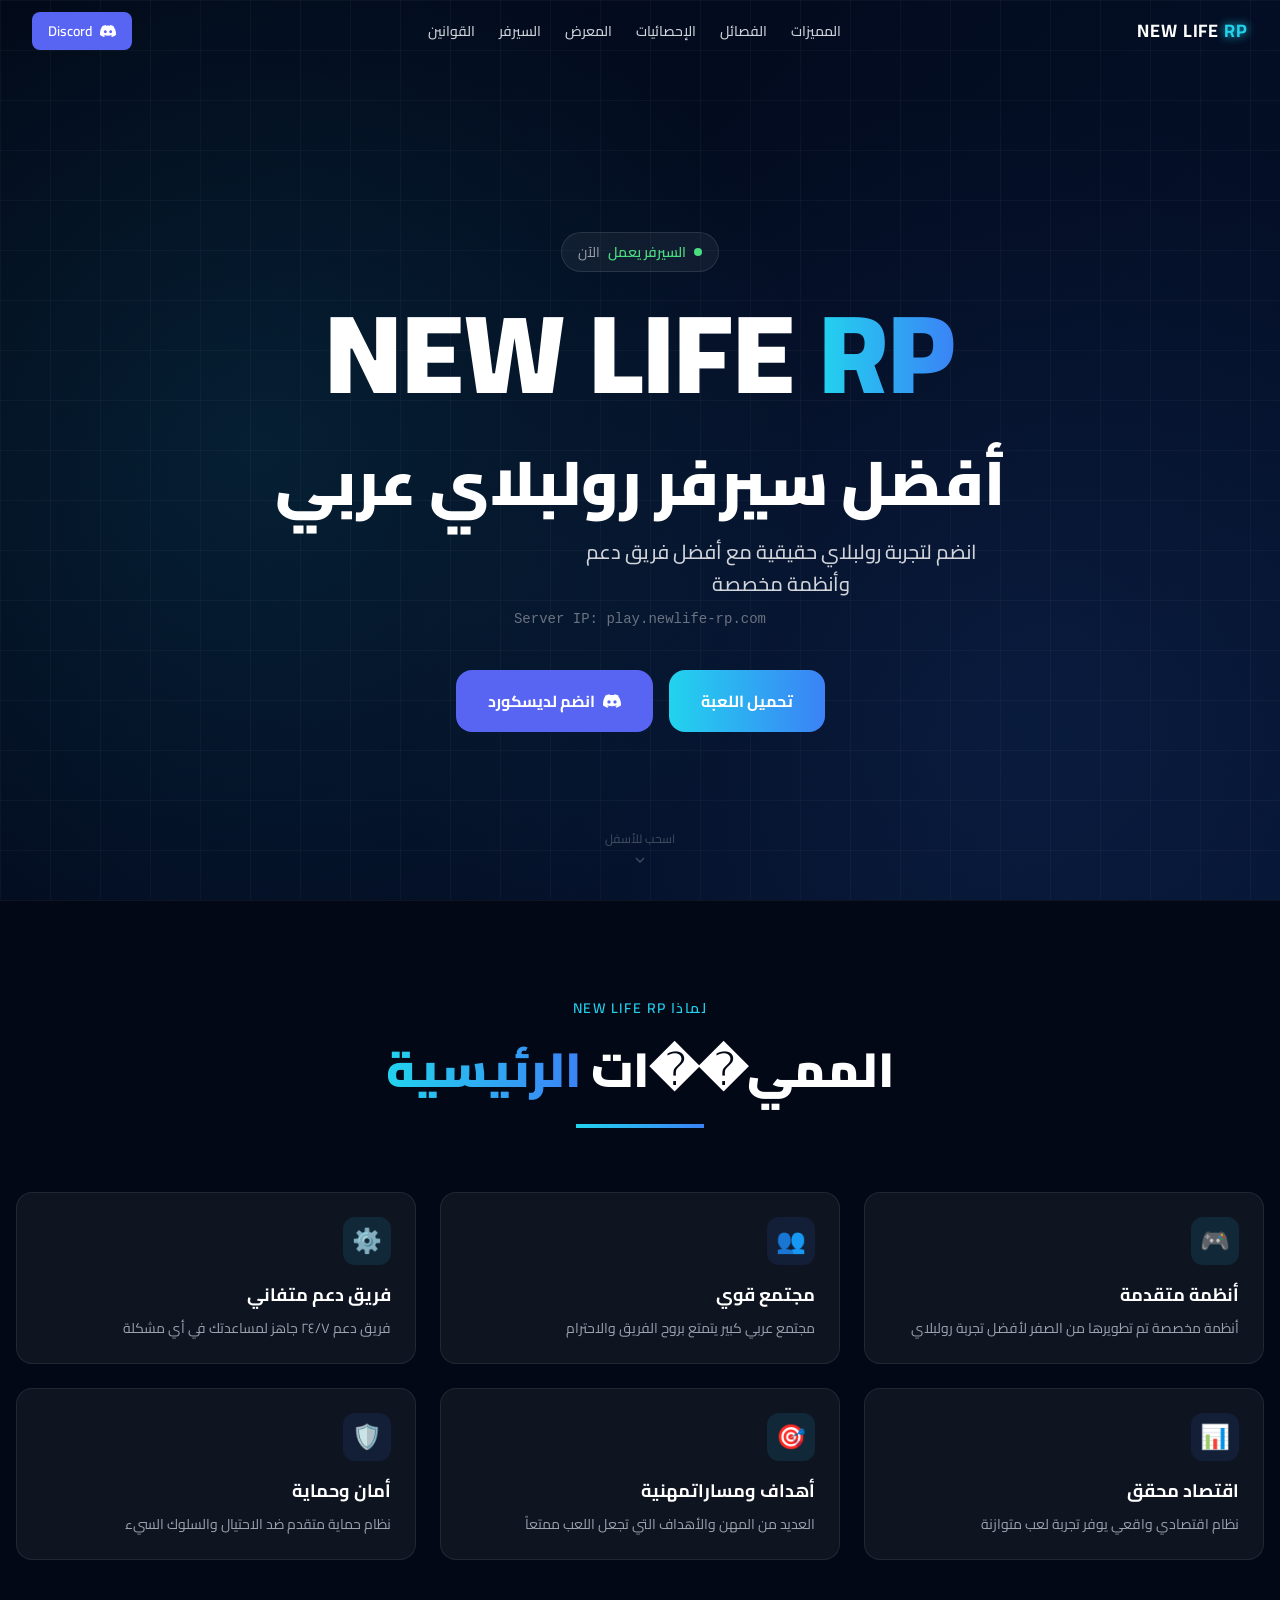
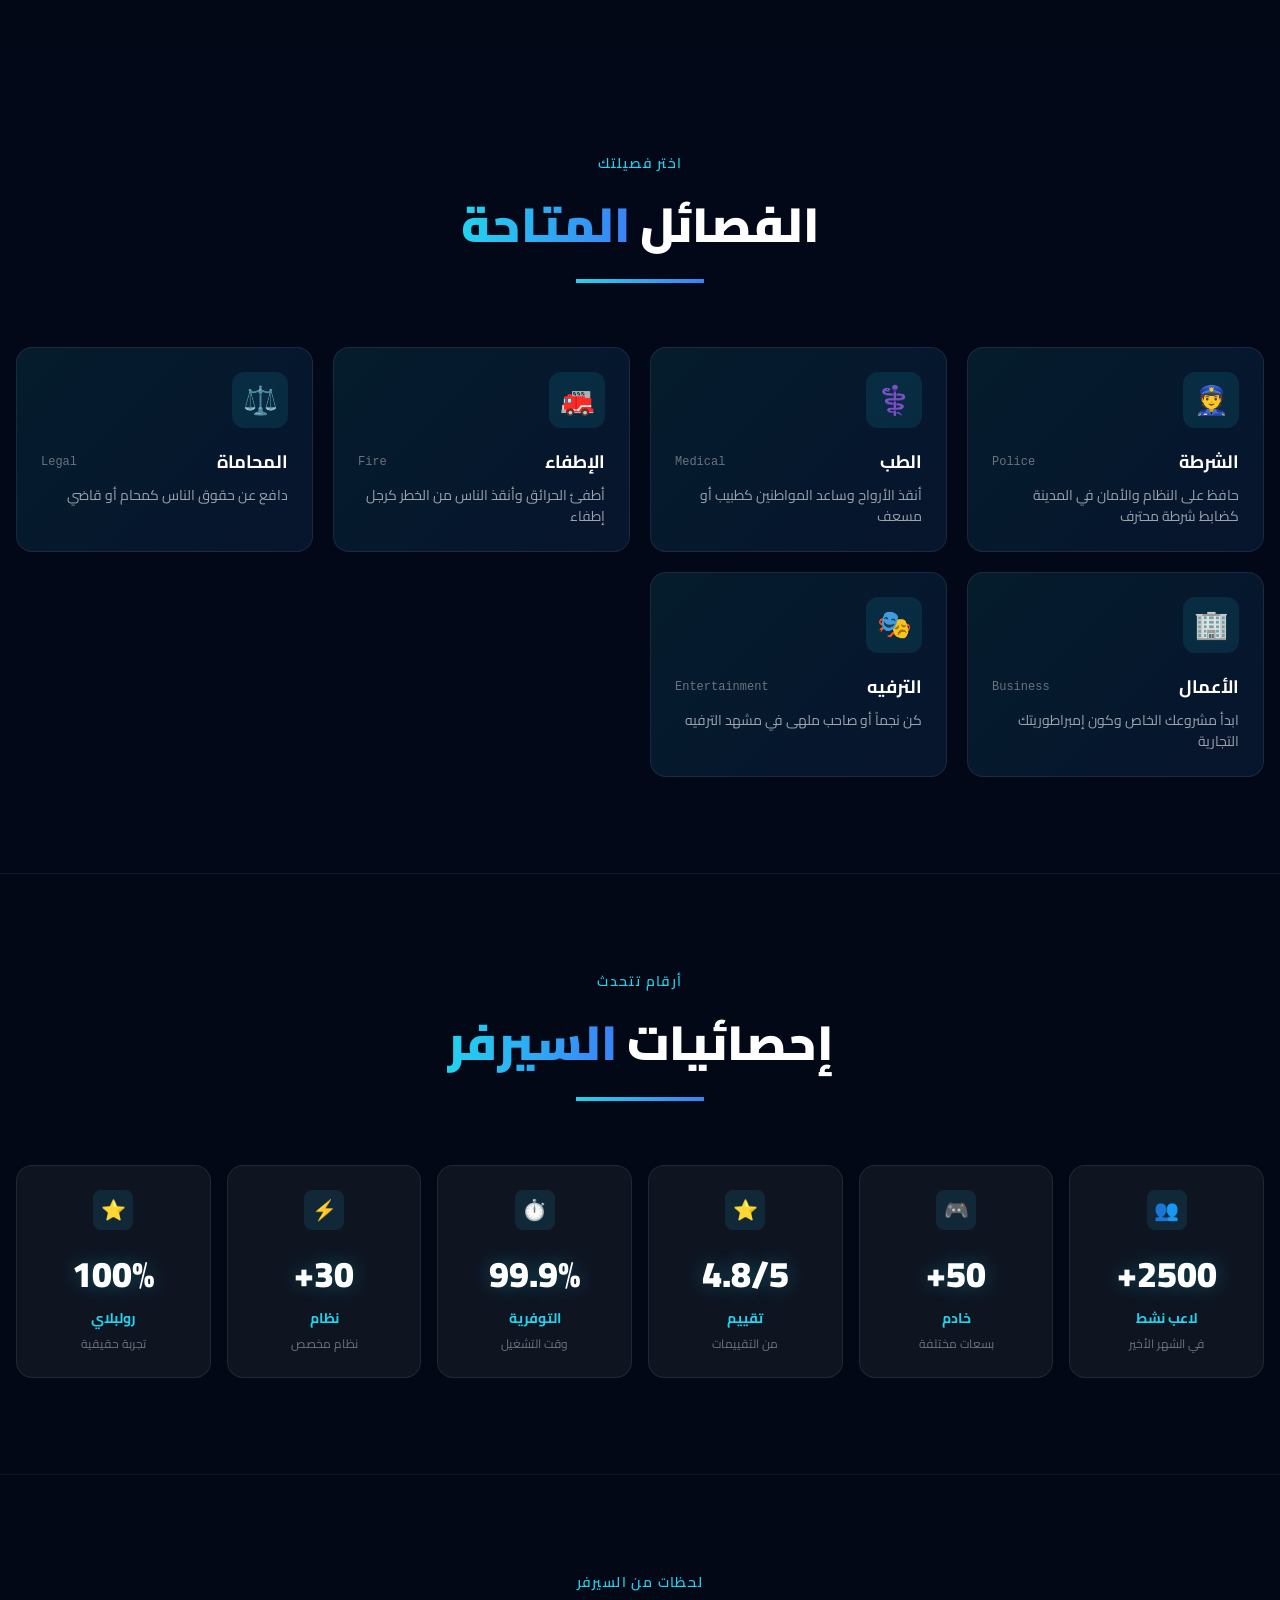
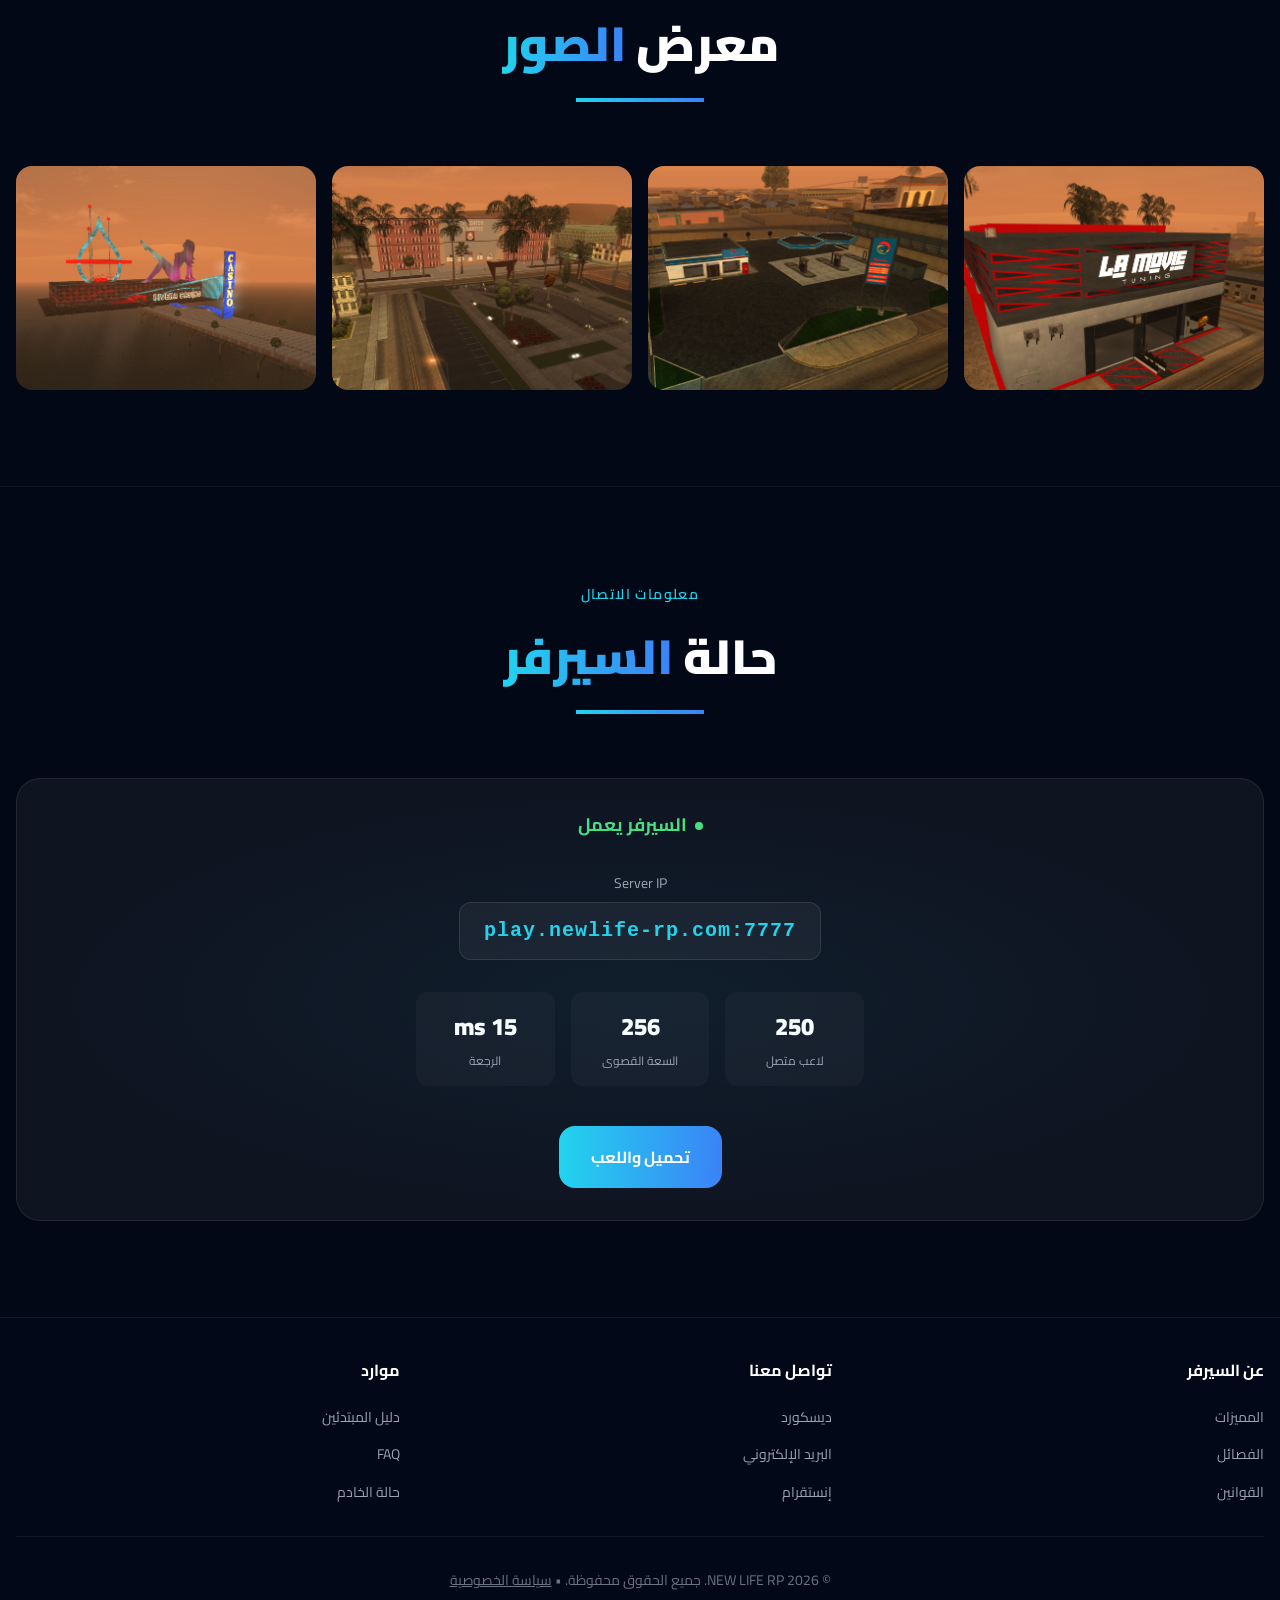
==== commit 1acc0f62: "Update gallery images with properly encoded relative paths from repository" ====
--- a/index.html
+++ b/index.html
@@ -10,7 +10,7 @@
   <link href="https://fonts.googleapis.com/css2?family=Cairo:wght@400;600;700;800&display=swap" rel="stylesheet">
   
   <style>
-    /* ───────────────────���───────────────────────────────────────────
+    /* ───────────────────;;;───────────────────────────────────────────
        ROOT & RESET
     ─────────────────────────────────────────────────────────────── */
     :root {
@@ -46,7 +46,7 @@
 
     /* ───────────────────────────────────────────────────────────────
        ANIMATIONS
-    ─────────────────────────────────────────────���───────────────── */
+    ─────────────────────────────────────────────;;;───────────────── */
     @keyframes countUp {
       from {
         opacity: 0;
@@ -99,7 +99,7 @@
 
     /* ──────────────────────────────────────────────────────────────
        NAVBAR
-    ──────────────────────────────────────────────��──────────────── */
+    ──────────────────────────────────────────────;;──────────────── */
     nav {
       position: fixed;
       top: 0;
@@ -422,7 +422,7 @@
 
     /* ──────────────────────────────────────────────────────────────
        SECTION STYLES
-    ────────────────────────────────���────────────────────────────── */
+    ────────────────────────────────;;;────────────────────────────── */
     section {
       padding: 6rem 1rem;
     }
@@ -991,7 +991,7 @@
       transform: scale(1.05);
     }
 
-    /* ──────────────────────────────────────────────────────────────
+    /* ──────────���───────────────────────────────────────────────────
        FOOTER
     ─────────────────────────────────────────────────────────────── */
     footer {
@@ -1127,7 +1127,7 @@
       <div class="section-header">
         <span class="section-label">لماذا NEW LIFE RP</span>
         <h2 class="section-title">
-          المميزات <span class="gradient">الرئيسية</span>
+          الممي��ات <span class="gradient">الرئيسية</span>
         </h2>
         <div class="gradient-line"></div>
       </div>
@@ -1275,7 +1275,7 @@
         </div>
 
         <div class="stat-card">
-          <div class="stat-icon">���</div>
+          <div class="stat-icon">⏱️</div>
           <div class="stat-value">99.9%</div>
           <div class="stat-label">التوفرية</div>
           <div class="stat-sub">وقت التشغيل</div>
@@ -1311,7 +1311,7 @@
 
       <div class="gallery-grid">
         <div class="gallery-item">
-          <div class="gallery-item-bg" style="background-image: url('https://ibb.co/image1');"></div>
+          <div class="gallery-item-bg" style="background-image: url('./Screenshot%202026-06-02%20200559.png');"></div>
           <div class="gallery-overlay">
             <span class="gallery-label">Downtown</span>
           </div>
@@ -1319,7 +1319,7 @@
         </div>
 
         <div class="gallery-item">
-          <div class="gallery-item-bg" style="background-image: url('https://ibb.co/image2');"></div>
+          <div class="gallery-item-bg" style="background-image: url('./Screenshot%202026-06-02%20200629.png');"></div>
           <div class="gallery-overlay">
             <span class="gallery-label">Night Race</span>
           </div>
@@ -1327,7 +1327,7 @@
         </div>
 
         <div class="gallery-item">
-          <div class="gallery-item-bg" style="background-image: url('https://ibb.co/image3');"></div>
+          <div class="gallery-item-bg" style="background-image: url('./Screenshot%202026-06-02%20200703.png');"></div>
           <div class="gallery-overlay">
             <span class="gallery-label">Police Chase</span>
           </div>
@@ -1335,7 +1335,7 @@
         </div>
 
         <div class="gallery-item">
-          <div class="gallery-item-bg" style="background-image: url('https://ibb.co/image4');"></div>
+          <div class="gallery-item-bg" style="background-image: url('./Screenshot%202026-06-02%20200733.png');"></div>
           <div class="gallery-overlay">
             <span class="gallery-label">City Life</span>
           </div>
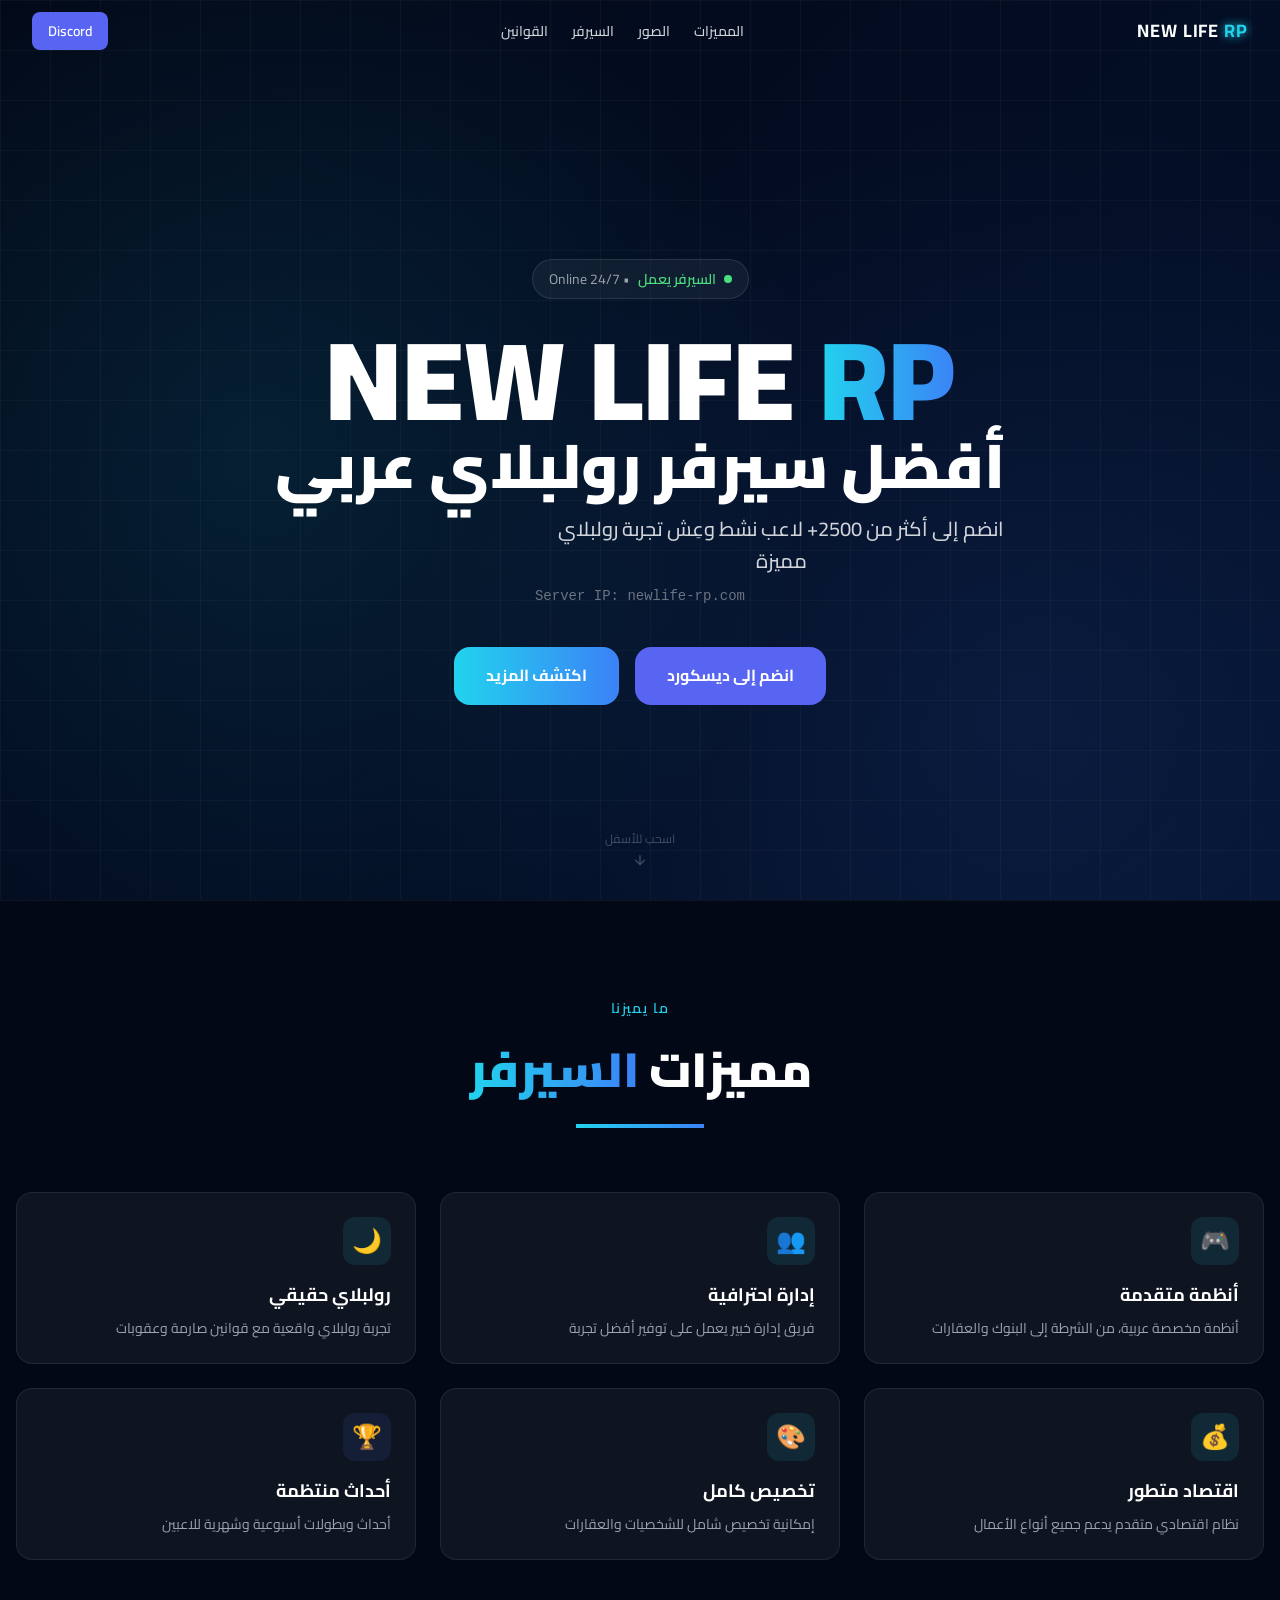
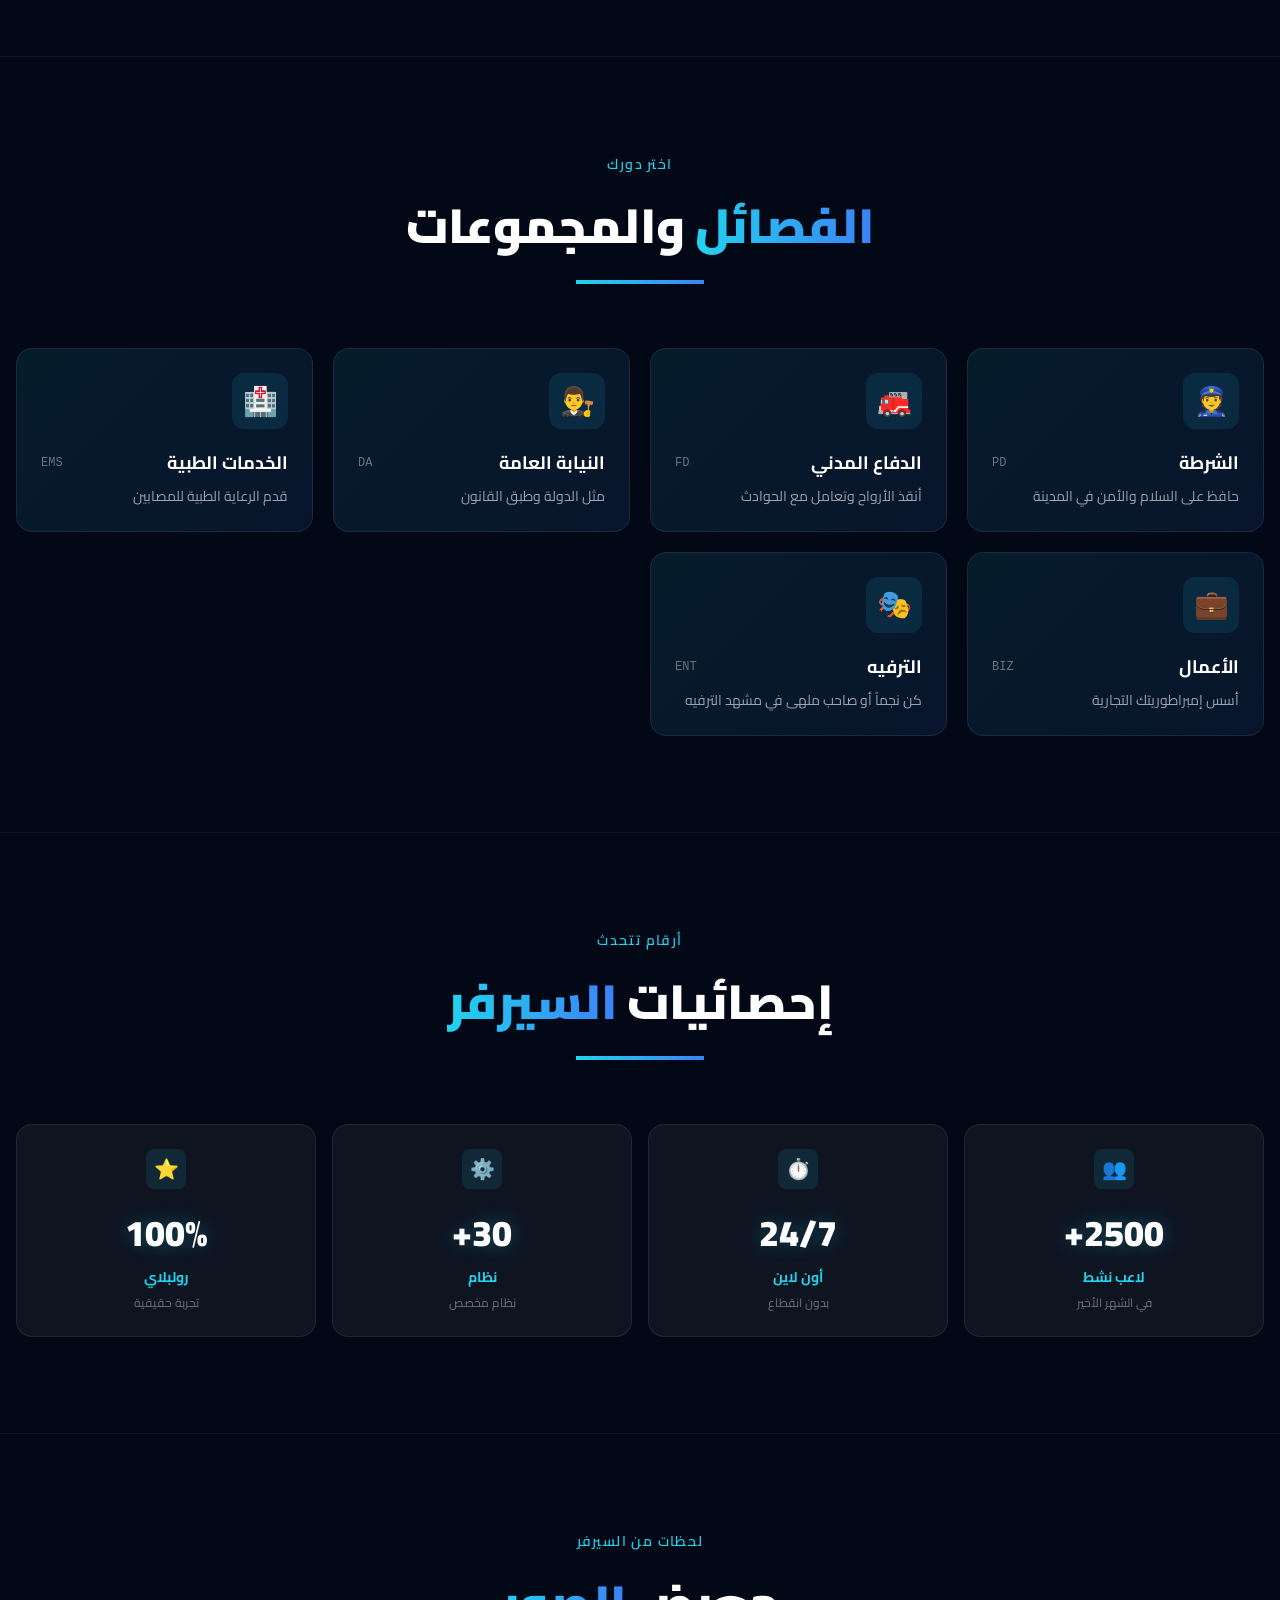
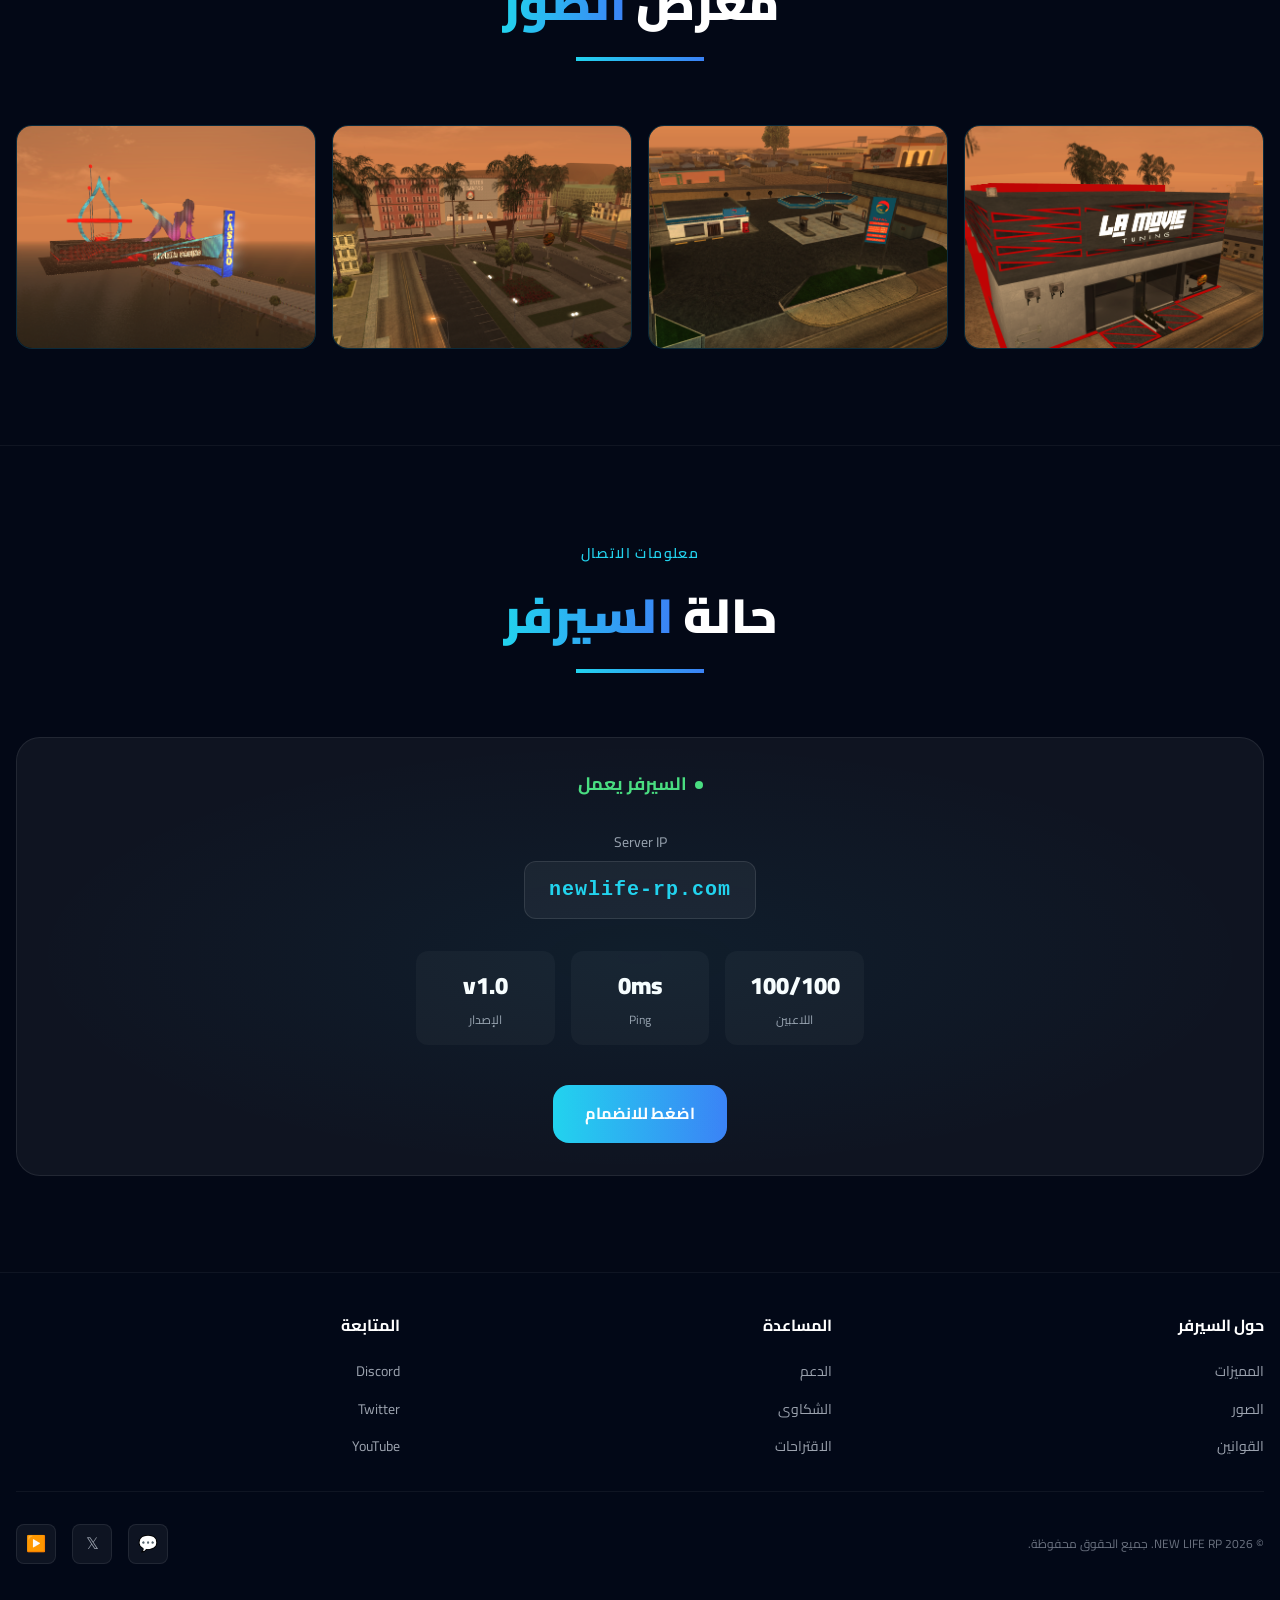
==== commit fc8c2ec4: "Fix gallery section CSS: revert to original gorgeous dark theme with cyan glow, keep new image URLs" ====
--- a/index.html
+++ b/index.html
@@ -702,14 +702,22 @@
       border-radius: 1rem;
       height: 14rem;
       cursor: pointer;
+      background: rgba(255, 255, 255, 0.02);
+      border: 1px solid rgba(34, 211, 238, 0.15);
+      transition: all 0.3s ease;
     }
 
     .gallery-item-bg {
       width: 100%;
       height: 100%;
-      transition: transform 0.5s;
+      transition: transform 0.5s ease;
       background-size: cover;
       background-position: center;
+    }
+
+    .gallery-item:hover {
+      border-color: rgba(34, 211, 238, 0.4);
+      box-shadow: 0 0 30px rgba(34, 211, 238, 0.2), inset 0 0 30px rgba(34, 211, 238, 0.05);
     }
 
     .gallery-item:hover .gallery-item-bg {
@@ -735,6 +743,7 @@
       color: #fff;
       font-weight: 600;
       font-size: 0.875rem;
+      text-shadow: 0 0 10px rgba(34, 211, 238, 0.5);
     }
 
     .gallery-border {
@@ -837,7 +846,7 @@
 
     /* ──────────────────────────────────────────────────────────────
        RULES PAGE
-    ─────────────────────────────────────────────────────────────── */
+    ────────────────────────────────────────��────────────────────── */
     #rules-page {
       padding-top: 6rem;
       min-height: 100vh;
@@ -991,7 +1000,7 @@
       transform: scale(1.05);
     }
 
-    /* ──────────���───────────────────────────────────────────────────
+    /* ──────────────────────────────────────────────────────────────
        FOOTER
     ─────────────────────────────────────────────────────────────── */
     footer {
@@ -1033,28 +1042,56 @@
       color: var(--cyan);
     }
 
+    .footer-divider {
+      width: 100%;
+      height: 1px;
+      background: rgba(255, 255, 255, 0.05);
+      margin: 2rem 0;
+    }
+
     .footer-bottom {
-      border-top: 1px solid rgba(255, 255, 255, 0.05);
-      padding-top: 2rem;
-      text-align: center;
+      max-width: 80rem;
+      margin: 0 auto;
+      display: flex;
+      justify-content: space-between;
+      align-items: center;
+      flex-wrap: wrap;
+      gap: 1rem;
+    }
+
+    .footer-credit {
       color: #6b7280;
-      font-size: 0.875rem;
-    }
-
-    /* ──────────────────────────────────────────────────────────────
-       RESPONSIVE
-    ─────────────────────────────────────────────────────────────── */
-    @media (max-width: 768px) {
-      section {
-        padding: 4rem 1rem;
-      }
-
-      .hero {
-        padding: 5rem 1rem 1rem;
-      }
-
-      .section-header {
-        margin-bottom: 2rem;
+      font-size: 0.75rem;
+    }
+
+    .footer-socials {
+      display: flex;
+      gap: 1rem;
+    }
+
+    .footer-social-link {
+      width: 2.5rem;
+      height: 2.5rem;
+      border-radius: 0.5rem;
+      background: rgba(255, 255, 255, 0.05);
+      display: flex;
+      align-items: center;
+      justify-content: center;
+      color: #9ca3af;
+      text-decoration: none;
+      transition: all 0.2s;
+      border: 1px solid rgba(255, 255, 255, 0.08);
+    }
+
+    .footer-social-link:hover {
+      background: var(--cyan);
+      color: var(--bg);
+      border-color: var(--cyan);
+    }
+
+    @media (max-width: 640px) {
+      .footer-bottom {
+        flex-direction: column-reverse;
       }
     }
   </style>
@@ -1063,60 +1100,59 @@
 <body>
   <!-- NAVBAR -->
   <nav id="navbar">
-    <a href="#home" class="navbar-brand">
+    <a href="#" class="navbar-brand">
       <span>NEW LIFE <span class="rp">RP</span></span>
     </a>
+
     <div class="nav-links" id="navLinks">
       <a href="#features">المميزات</a>
-      <a href="#factions">الفصائل</a>
-      <a href="#stats">الإحصائيات</a>
-      <a href="#gallery">المعرض</a>
+      <a href="#gallery">الصور</a>
       <a href="#server">السيرفر</a>
       <a href="rules.html">القوانين</a>
     </div>
+
     <div class="nav-btn-group">
-      <a href="https://discord.gg/newlife" target="_blank" class="nav-discord">
-        <svg width="16" height="16" viewBox="0 0 24 24" fill="currentColor">
-          <path d="M20.317 4.37a19.791 19.791 0 00-4.885-1.515.074.074 0 00-.079.037c-.211.375-.445.864-.607 1.25a18.27 18.27 0 00-5.487 0c-.162-.386-.395-.875-.608-1.25a.077.077 0 00-.079-.037A19.736 19.736 0 003.677 4.37a.07.07 0 00-.032.027C.533 9.046-.32 13.58.099 18.057a.082.082 0 00.031.057 19.9 19.9 0 005.993 3.03.078.078 0 00.084-.028c.462-.63.873-1.295 1.226-1.994a.076.076 0 00-.042-.106 13.107 13.107 0 01-1.872-.892.077.077 0 01-.008-.128 10.2 10.2 0 00.372-.294.075.075 0 01.078-.01c3.928 1.793 8.18 1.793 12.062 0a.075.075 0 01.079.009c.12.098.246.198.373.294a.077.077 0 01-.006.127 12.299 12.299 0 01-1.873.892.076.076 0 00-.041.107c.36.699.77 1.364 1.225 1.994a.076.076 0 00.084.028 19.839 19.839 0 006.002-3.03.077.077 0 00.032-.054c.5-4.718-.838-8.812-3.549-12.54a.061.061 0 00-.031-.03zM8.02 15.33c-1.183 0-2.157-.965-2.157-2.156 0-1.193.964-2.157 2.157-2.157 1.193 0 2.157.964 2.157 2.157 0 1.191-.964 2.156-2.157 2.156zm7.975 0c-1.183 0-2.157-.965-2.157-2.156 0-1.193.964-2.157 2.157-2.157 1.193 0 2.157.964 2.157 2.157 0 1.191-.964 2.156-2.157 2.156z"/>
-        </svg>
-        Discord
+      <a href="https://discord.gg/GPzfa4q22" class="nav-discord" target="_blank">
+        <span>Discord</span>
       </a>
       <button class="menu-toggle" id="menuToggle">☰</button>
     </div>
   </nav>
 
   <!-- HERO SECTION -->
-  <section class="hero" id="home">
+  <section class="hero">
     <div class="hero-grid"></div>
     <div class="hero-content">
       <div class="hero-badge">
         <span class="status-dot"></span>
         <span class="online-text">السيرفر يعمل</span>
-        <span class="status-text">الآن</span>
-      </div>
+        <span class="status-text">• 24/7 Online</span>
+      </div>
+
       <h1>
-        NEW LIFE <span class="gradient">RP</span>
-        <br>
-        <span class="small">أفضل سيرفر رولبلاي عربي</span>
+        NEW LIFE
+        <span class="gradient">RP</span>
+        <div class="small">أفضل سيرفر رولبلاي عربي</div>
       </h1>
-      <p class="hero-subtitle">انضم لتجربة رولبلاي حقيقية مع أفضل فريق دعم وأنظمة مخصصة</p>
-      <p class="hero-server">Server IP: play.newlife-rp.com</p>
+
+      <p class="hero-subtitle">انضم إلى أكثر من 2500+ لاعب نشط وعِش تجربة رولبلاي مميزة</p>
+
+      <div class="hero-server">
+        Server IP: newlife-rp.com
+      </div>
+
       <div class="hero-buttons">
-        <button class="btn btn-primary" onclick="window.location.href='https://launcher.newlife-rp.com'">
-          تحميل اللعبة
-        </button>
-        <a href="https://discord.gg/newlife" target="_blank" class="btn btn-discord">
-          <svg width="18" height="18" viewBox="0 0 24 24" fill="currentColor">
-            <path d="M20.317 4.37a19.791 19.791 0 00-4.885-1.515.074.074 0 00-.079.037c-.211.375-.445.864-.607 1.25a18.27 18.27 0 00-5.487 0c-.162-.386-.395-.875-.608-1.25a.077.077 0 00-.079-.037A19.736 19.736 0 003.677 4.37a.07.07 0 00-.032.027C.533 9.046-.32 13.58.099 18.057a.082.082 0 00.031.057 19.9 19.9 0 005.993 3.03.078.078 0 00.084-.028c.462-.63.873-1.295 1.226-1.994a.076.076 0 00-.042-.106 13.107 13.107 0 01-1.872-.892.077.077 0 01-.008-.128 10.2 10.2 0 00.372-.294.075.075 0 01.078-.01c3.928 1.793 8.18 1.793 12.062 0a.075.075 0 01.079.009c.12.098.246.198.373.294a.077.077 0 01-.006.127 12.299 12.299 0 01-1.873.892.076.076 0 00-.041.107c.36.699.77 1.364 1.225 1.994a.076.076 0 00.084.028 19.839 19.839 0 006.002-3.03.077.077 0 00.032-.054c.5-4.718-.838-8.812-3.549-12.54a.061.061 0 00-.031-.03zM8.02 15.33c-1.183 0-2.157-.965-2.157-2.156 0-1.193.964-2.157 2.157-2.157 1.193 0 2.157.964 2.157 2.157 0 1.191-.964 2.156-2.157 2.156zm7.975 0c-1.183 0-2.157-.965-2.157-2.156 0-1.193.964-2.157 2.157-2.157 1.193 0 2.157.964 2.157 2.157 0 1.191-.964 2.156-2.157 2.156z"/>
-          </svg>
-          انضم لديسكورد
+        <a href="https://discord.gg/GPzfa4q22" class="btn btn-discord" target="_blank">
+          انضم إلى ديسكورد
         </a>
+        <a href="#features" class="btn btn-primary">اكتشف المزيد</a>
       </div>
     </div>
+
     <div class="hero-scroll">
       <span>اسحب للأسفل</span>
       <svg viewBox="0 0 24 24" fill="none" stroke="currentColor" stroke-width="2">
-        <polyline points="6 9 12 15 18 9"></polyline>
+        <path d="M12 5v14M19 12l-7 7-7-7"></path>
       </svg>
     </div>
   </section>
@@ -1125,9 +1161,9 @@
   <section id="features" class="section-bg">
     <div class="section-container">
       <div class="section-header">
-        <span class="section-label">لماذا NEW LIFE RP</span>
+        <span class="section-label">ما يميزنا</span>
         <h2 class="section-title">
-          الممي��ات <span class="gradient">الرئيسية</span>
+          مميزات <span class="gradient">السيرفر</span>
         </h2>
         <div class="gradient-line"></div>
       </div>
@@ -1136,49 +1172,49 @@
         <div class="feature-card">
           <div class="feature-icon">🎮</div>
           <h3>أنظمة متقدمة</h3>
-          <p>أنظمة مخصصة تم تطويرها من الصفر لأفضل تجربة رولبلاي</p>
+          <p>أنظمة مخصصة عربية، من الشرطة إلى البنوك والعقارات</p>
         </div>
 
         <div class="feature-card">
-          <div class="feature-icon blue">👥</div>
-          <h3>مجتمع قوي</h3>
-          <p>مجتمع عربي كبير يتمتع بروح الفريق والاحترام</p>
+          <div class="feature-icon">👥</div>
+          <h3>إدارة احترافية</h3>
+          <p>فريق إدارة خبير يعمل على توفير أفضل تجربة</p>
         </div>
 
         <div class="feature-card">
-          <div class="feature-icon">⚙️</div>
-          <h3>فريق دعم متفاني</h3>
-          <p>فريق دعم ٢٤/٧ جاهز لمساعدتك في أي مشكلة</p>
+          <div class="feature-icon">🌙</div>
+          <h3>رولبلاي حقيقي</h3>
+          <p>تجربة رولبلاي واقعية مع قوانين صارمة وعقوبات</p>
         </div>
 
         <div class="feature-card">
-          <div class="feature-icon blue">📊</div>
-          <h3>اقتصاد محقق</h3>
-          <p>نظام اقتصادي واقعي يوفر تجربة لعب متوازنة</p>
+          <div class="feature-icon">💰</div>
+          <h3>اقتصاد متطور</h3>
+          <p>نظام اقتصادي متقدم يدعم جميع أنواع الأعمال</p>
         </div>
 
         <div class="feature-card">
-          <div class="feature-icon">🎯</div>
-          <h3>أهداف ومساراتمهنية</h3>
-          <p>العديد من المهن والأهداف التي تجعل اللعب ممتعاً</p>
+          <div class="feature-icon">🎨</div>
+          <h3>تخصيص كامل</h3>
+          <p>إمكانية تخصيص شامل للشخصيات والعقارات</p>
         </div>
 
         <div class="feature-card">
-          <div class="feature-icon blue">🛡️</div>
-          <h3>أمان وحماية</h3>
-          <p>نظام حماية متقدم ضد الاحتيال والسلوك السيء</p>
+          <div class="feature-icon blue">🏆</div>
+          <h3>أحداث منتظمة</h3>
+          <p>أحداث وبطولات أسبوعية وشهرية للاعبين</p>
         </div>
       </div>
     </div>
   </section>
 
   <!-- FACTIONS SECTION -->
-  <section id="factions">
+  <section class="section-bg">
     <div class="section-container">
       <div class="section-header">
-        <span class="section-label">اختر فصيلتك</span>
+        <span class="section-label">اختر دورك</span>
         <h2 class="section-title">
-          الفصائل <span class="gradient">المتاحة</span>
+          <span class="gradient">الفصائل</span> والمجموعات
         </h2>
         <div class="gradient-line"></div>
       </div>
@@ -1188,52 +1224,52 @@
           <div class="faction-icon">👮</div>
           <div class="faction-header">
             <h3>الشرطة</h3>
-            <span class="eng">Police</span>
+            <span class="eng">PD</span>
           </div>
-          <p>حافظ على النظام والأمان في المدينة كضابط شرطة محترف</p>
-        </div>
-
-        <div class="faction-card">
-          <div class="faction-icon">⚕️</div>
-          <div class="faction-header">
-            <h3>الطب</h3>
-            <span class="eng">Medical</span>
-          </div>
-          <p>أنقذ الأرواح وساعد المواطنين كطبيب أو مسعف</p>
+          <p>حافظ على السلام والأمن في المدينة</p>
         </div>
 
         <div class="faction-card">
           <div class="faction-icon">🚒</div>
           <div class="faction-header">
-            <h3>الإطفاء</h3>
-            <span class="eng">Fire</span>
+            <h3>الدفاع المدني</h3>
+            <span class="eng">FD</span>
           </div>
-          <p>أطفئ الحرائق وأنقذ الناس من الخطر كرجل إطفاء</p>
+          <p>أنقذ الأرواح وتعامل مع الحوادث</p>
         </div>
 
         <div class="faction-card">
-          <div class="faction-icon">⚖️</div>
+          <div class="faction-icon">👨‍⚖️</div>
           <div class="faction-header">
-            <h3>المحاماة</h3>
-            <span class="eng">Legal</span>
+            <h3>النيابة العامة</h3>
+            <span class="eng">DA</span>
           </div>
-          <p>دافع عن حقوق الناس كمحام أو قاضي</p>
+          <p>مثل الدولة وطبق القانون</p>
         </div>
 
         <div class="faction-card">
-          <div class="faction-icon">🏢</div>
+          <div class="faction-icon">🏥</div>
+          <div class="faction-header">
+            <h3>الخدمات الطبية</h3>
+            <span class="eng">EMS</span>
+          </div>
+          <p>قدم الرعاية الطبية للمصابين</p>
+        </div>
+
+        <div class="faction-card">
+          <div class="faction-icon">💼</div>
           <div class="faction-header">
             <h3>الأعمال</h3>
-            <span class="eng">Business</span>
+            <span class="eng">BIZ</span>
           </div>
-          <p>ابدأ مشروعك الخاص وكون إمبراطوريتك التجارية</p>
+          <p>أسس إمبراطوريتك التجارية</p>
         </div>
 
         <div class="faction-card">
           <div class="faction-icon">🎭</div>
           <div class="faction-header">
             <h3>الترفيه</h3>
-            <span class="eng">Entertainment</span>
+            <span class="eng">ENT</span>
           </div>
           <p>كن نجماً أو صاحب ملهى في مشهد الترفيه</p>
         </div>
@@ -1261,28 +1297,14 @@
         </div>
 
         <div class="stat-card">
-          <div class="stat-icon">🎮</div>
-          <div class="stat-value">50+</div>
-          <div class="stat-label">خادم</div>
-          <div class="stat-sub">بسعات مختلفة</div>
+          <div class="stat-icon">⏱️</div>
+          <div class="stat-value">24/7</div>
+          <div class="stat-label">أون لاين</div>
+          <div class="stat-sub">بدون انقطاع</div>
         </div>
 
         <div class="stat-card">
-          <div class="stat-icon">⭐</div>
-          <div class="stat-value">4.8/5</div>
-          <div class="stat-label">تقييم</div>
-          <div class="stat-sub">من التقييمات</div>
-        </div>
-
-        <div class="stat-card">
-          <div class="stat-icon">⏱️</div>
-          <div class="stat-value">99.9%</div>
-          <div class="stat-label">التوفرية</div>
-          <div class="stat-sub">وقت التشغيل</div>
-        </div>
-
-        <div class="stat-card">
-          <div class="stat-icon">⚡</div>
+          <div class="stat-icon">⚙️</div>
           <div class="stat-value">30+</div>
           <div class="stat-label">نظام</div>
           <div class="stat-sub">نظام مخصص</div>
@@ -1365,28 +1387,28 @@
         <div>
           <p class="server-ip-label">Server IP</p>
           <div class="server-ip">
-            <span>play.newlife-rp.com:7777</span>
+            <span>newlife-rp.com</span>
           </div>
         </div>
 
         <div class="server-stats">
           <div class="server-stat">
-            <div class="server-stat-value" id="playerCount">250</div>
-            <div class="server-stat-label">لاعب متصل</div>
+            <div class="server-stat-value">100/100</div>
+            <div class="server-stat-label">اللاعبين</div>
           </div>
           <div class="server-stat">
-            <div class="server-stat-value">256</div>
-            <div class="server-stat-label">السعة القصوى</div>
+            <div class="server-stat-value">0ms</div>
+            <div class="server-stat-label">Ping</div>
           </div>
           <div class="server-stat">
-            <div class="server-stat-value">15 ms</div>
-            <div class="server-stat-label">الرجعة</div>
+            <div class="server-stat-value">v1.0</div>
+            <div class="server-stat-label">الإصدار</div>
           </div>
         </div>
 
-        <button class="btn btn-primary" onclick="window.location.href='https://launcher.newlife-rp.com'">
-          تحميل واللعب
-        </button>
+        <a href="https://discord.gg/GPzfa4q22" class="btn btn-primary" target="_blank">
+          اضغط للانضمام
+        </a>
       </div>
     </div>
   </section>
@@ -1395,76 +1417,88 @@
   <footer>
     <div class="footer-content">
       <div class="footer-column">
-        <h3>عن السيرفر</h3>
+        <h3>حول السيرفر</h3>
         <ul>
           <li><a href="#features">المميزات</a></li>
-          <li><a href="#factions">الفصائل</a></li>
+          <li><a href="#gallery">الصور</a></li>
           <li><a href="rules.html">القوانين</a></li>
         </ul>
       </div>
 
       <div class="footer-column">
-        <h3>تواصل معنا</h3>
+        <h3>المساعدة</h3>
         <ul>
-          <li><a href="https://discord.gg/newlife" target="_blank">ديسكورد</a></li>
-          <li><a href="mailto:support@newlife-rp.com">البريد الإلكتروني</a></li>
-          <li><a href="https://instagram.com/newlife_rp" target="_blank">إنستقرام</a></li>
+          <li><a href="https://discord.gg/GPzfa4q22" target="_blank">الدعم</a></li>
+          <li><a href="https://discord.gg/GPzfa4q22" target="_blank">الشكاوى</a></li>
+          <li><a href="https://discord.gg/GPzfa4q22" target="_blank">الاقتراحات</a></li>
         </ul>
       </div>
 
       <div class="footer-column">
-        <h3>موارد</h3>
+        <h3>المتابعة</h3>
         <ul>
-          <li><a href="#">دليل المبتدئين</a></li>
-          <li><a href="#">FAQ</a></li>
-          <li><a href="#">حالة الخادم</a></li>
+          <li><a href="https://discord.gg/GPzfa4q22" target="_blank">Discord</a></li>
+          <li><a href="https://twitter.com" target="_blank">Twitter</a></li>
+          <li><a href="https://youtube.com" target="_blank">YouTube</a></li>
         </ul>
       </div>
     </div>
 
+    <div class="footer-divider"></div>
+
     <div class="footer-bottom">
-      <p>&copy; 2026 NEW LIFE RP. جميع الحقوق محفوظة. • <a href="#" style="color: inherit; text-decoration: underline;">سياسة الخصوصية</a></p>
+      <p class="footer-credit">© 2026 NEW LIFE RP. جميع الحقوق محفوظة.</p>
+      <div class="footer-socials">
+        <a href="https://discord.gg/GPzfa4q22" class="footer-social-link" target="_blank">💬</a>
+        <a href="https://twitter.com" class="footer-social-link" target="_blank">𝕏</a>
+        <a href="https://youtube.com" class="footer-social-link" target="_blank">▶️</a>
+      </div>
     </div>
   </footer>
 
   <script>
-    // Navbar scroll effect
+    // Navigation
+    const menuToggle = document.getElementById('menuToggle');
+    const navLinks = document.getElementById('navLinks');
+
+    menuToggle.addEventListener('click', () => {
+      navLinks.classList.toggle('active');
+    });
+
+    // Close menu when link is clicked
+    navLinks.querySelectorAll('a').forEach(link => {
+      link.addEventListener('click', () => {
+        navLinks.classList.remove('active');
+      });
+    });
+
+    // Navbar background on scroll
     const navbar = document.getElementById('navbar');
-    window.addEventListener('scroll', function() {
-      if (window.scrollY > 50) {
+    window.addEventListener('scroll', () => {
+      if (window.scrollY > 100) {
         navbar.classList.add('scrolled');
       } else {
         navbar.classList.remove('scrolled');
       }
     });
 
-    // Mobile menu toggle
-    const menuToggle = document.getElementById('menuToggle');
-    const navLinks = document.getElementById('navLinks');
-    
-    menuToggle.addEventListener('click', function() {
-      navLinks.classList.toggle('active');
-    });
-
-    // Close menu when a link is clicked
-    document.querySelectorAll('.nav-links a').forEach(link => {
-      link.addEventListener('click', function() {
-        navLinks.classList.remove('active');
-      });
-    });
-
-    // Smooth scroll
-    document.querySelectorAll('a[href^="#"]').forEach(anchor => {
-      anchor.addEventListener('click', function (e) {
-        const href = this.getAttribute('href');
-        if (href !== '#' && document.querySelector(href)) {
-          e.preventDefault();
-          document.querySelector(href).scrollIntoView({
-            behavior: 'smooth'
-          });
+    // Smooth animations on scroll
+    const observerOptions = {
+      threshold: 0.1,
+      rootMargin: '0px 0px -100px 0px'
+    };
+
+    const observer = new IntersectionObserver((entries) => {
+      entries.forEach(entry => {
+        if (entry.isIntersecting) {
+          entry.target.classList.add('animate-reveal');
         }
       });
+    }, observerOptions);
+
+    document.querySelectorAll('.feature-card, .faction-card, .stat-card, .gallery-item').forEach(el => {
+      observer.observe(el);
     });
   </script>
 </body>
-</html>+</html>
